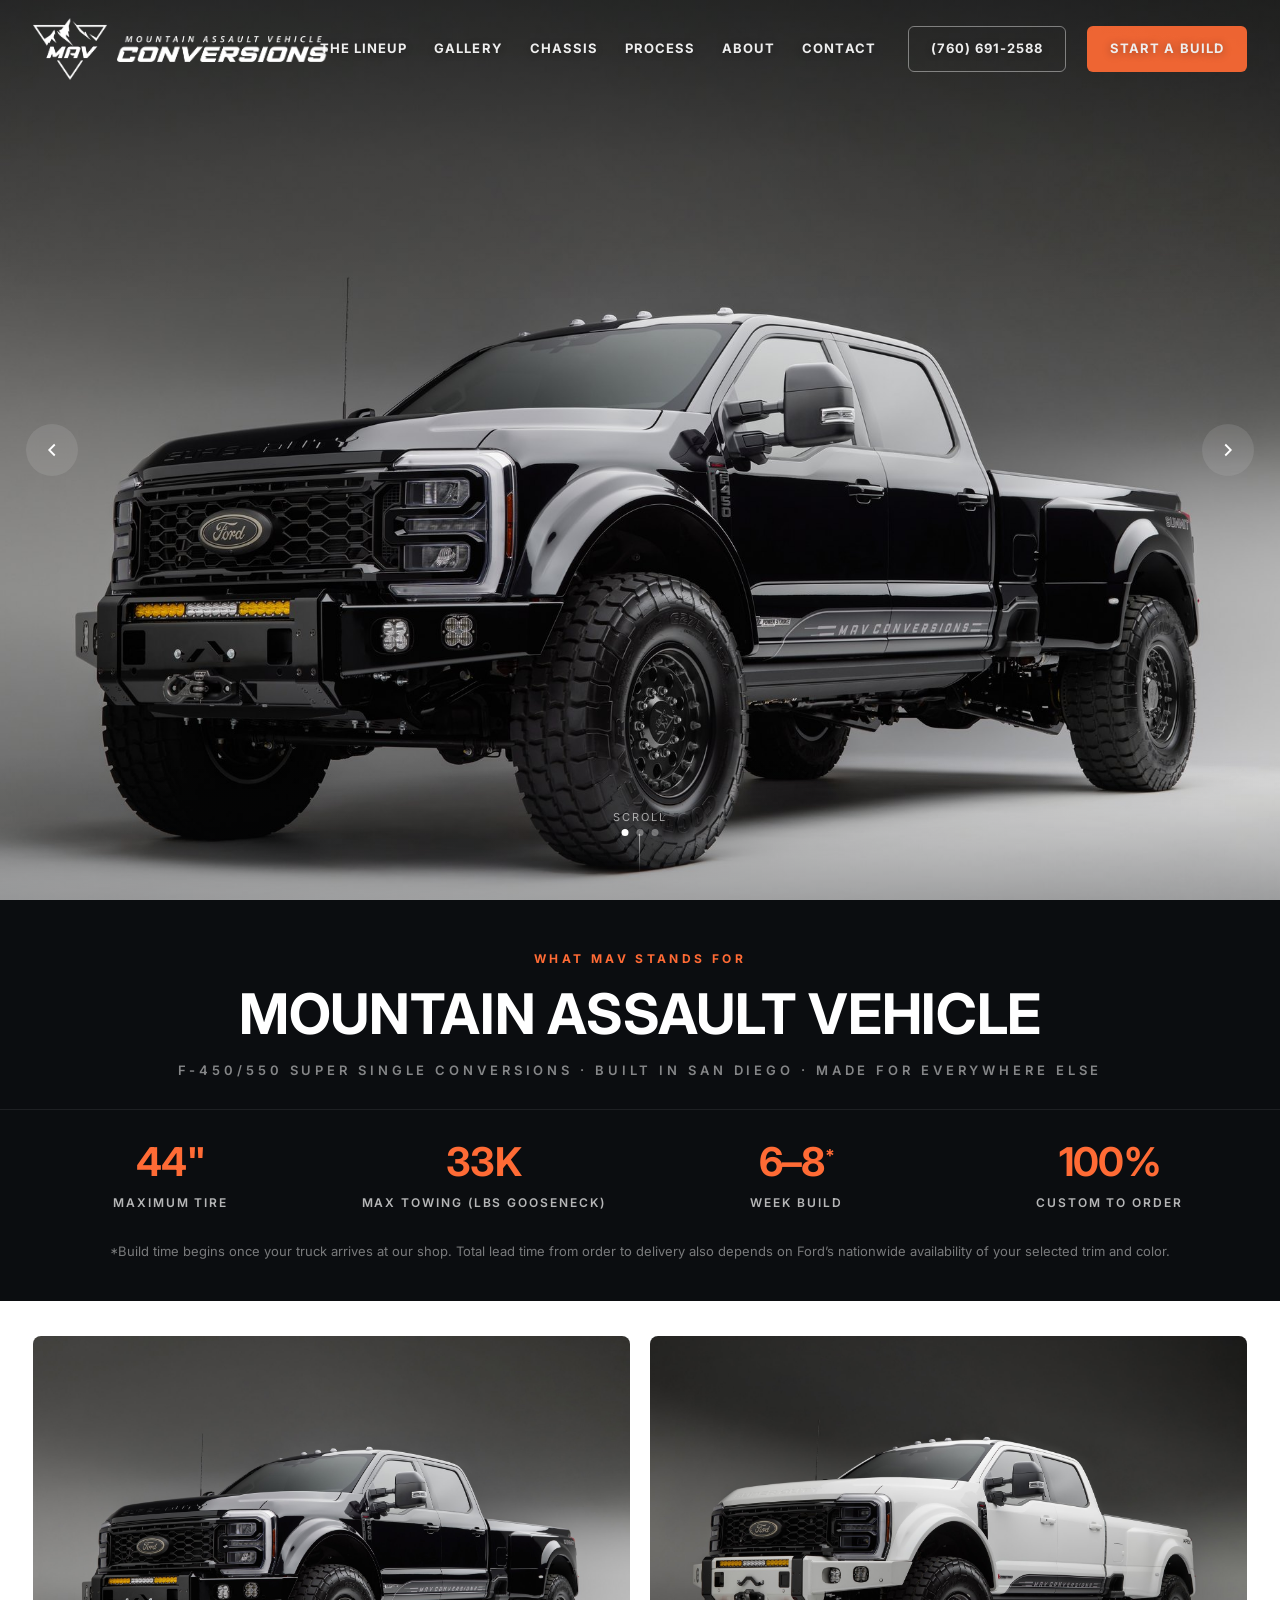
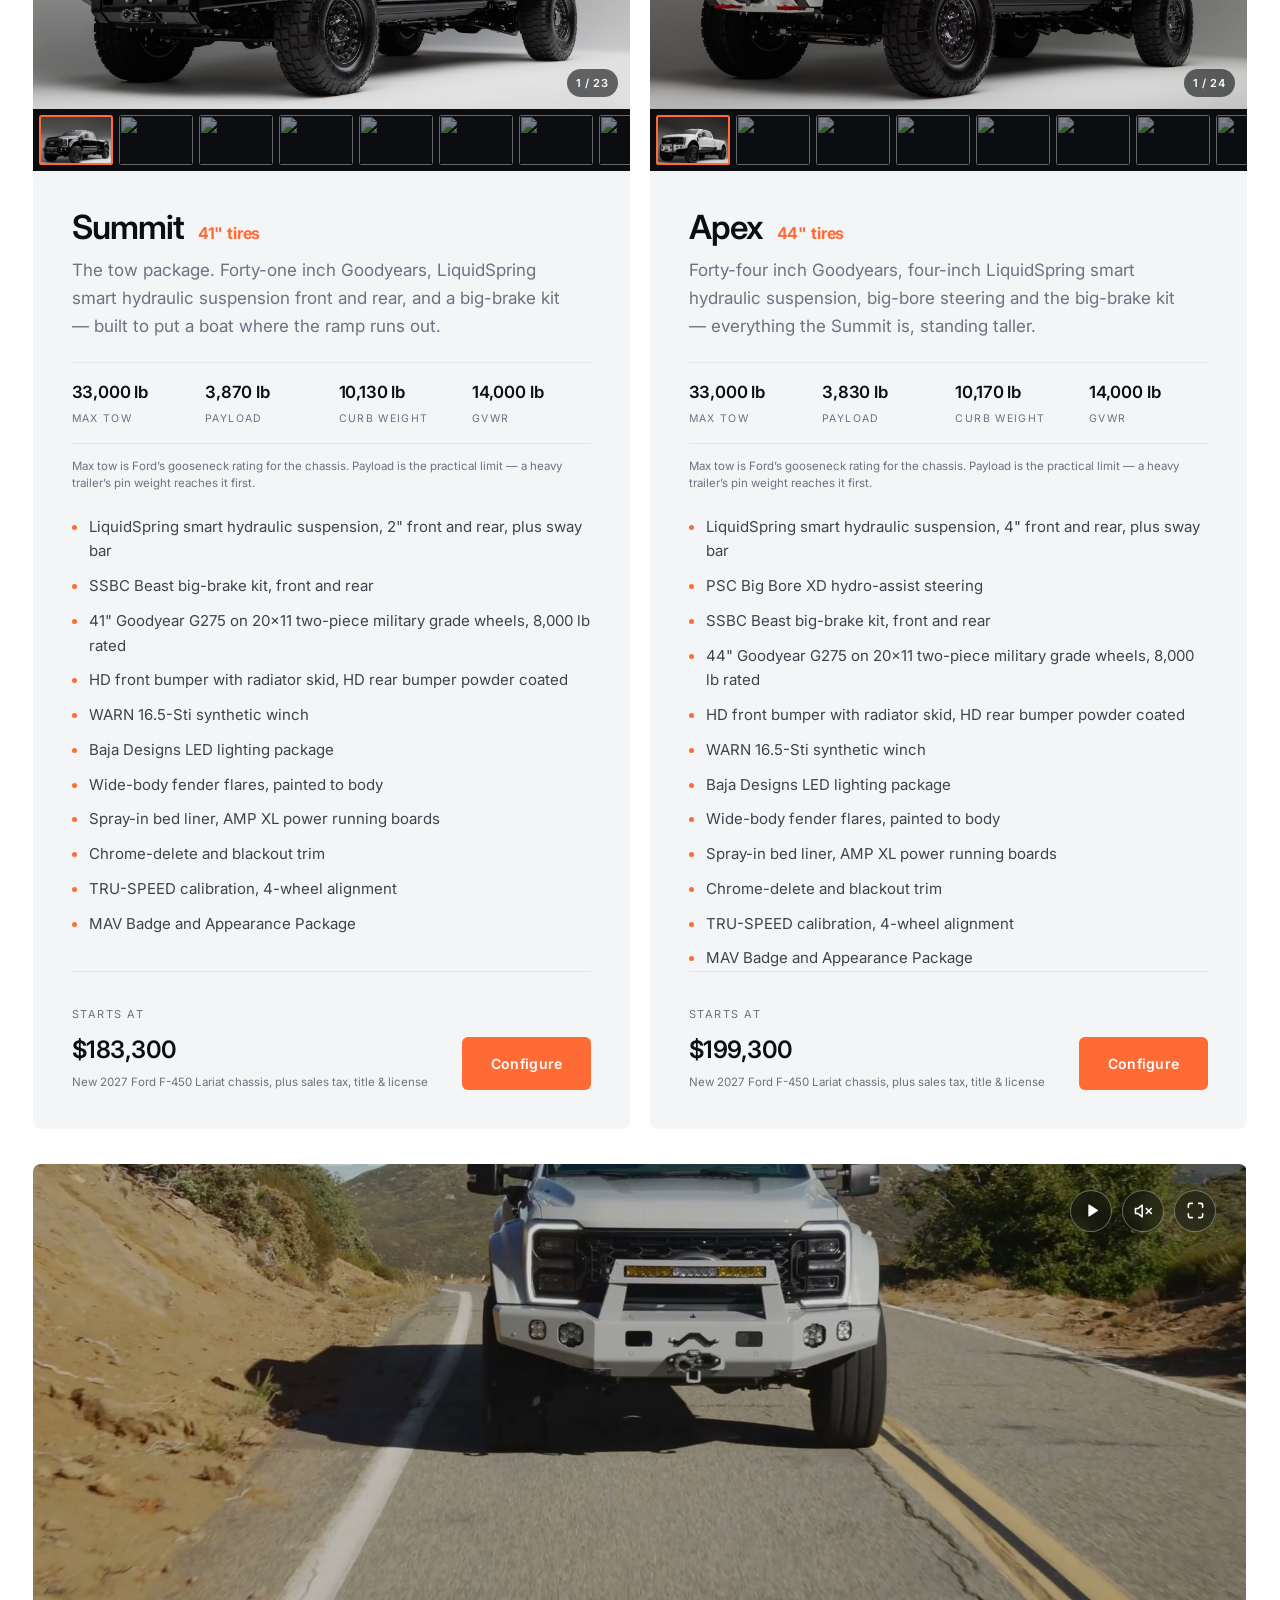
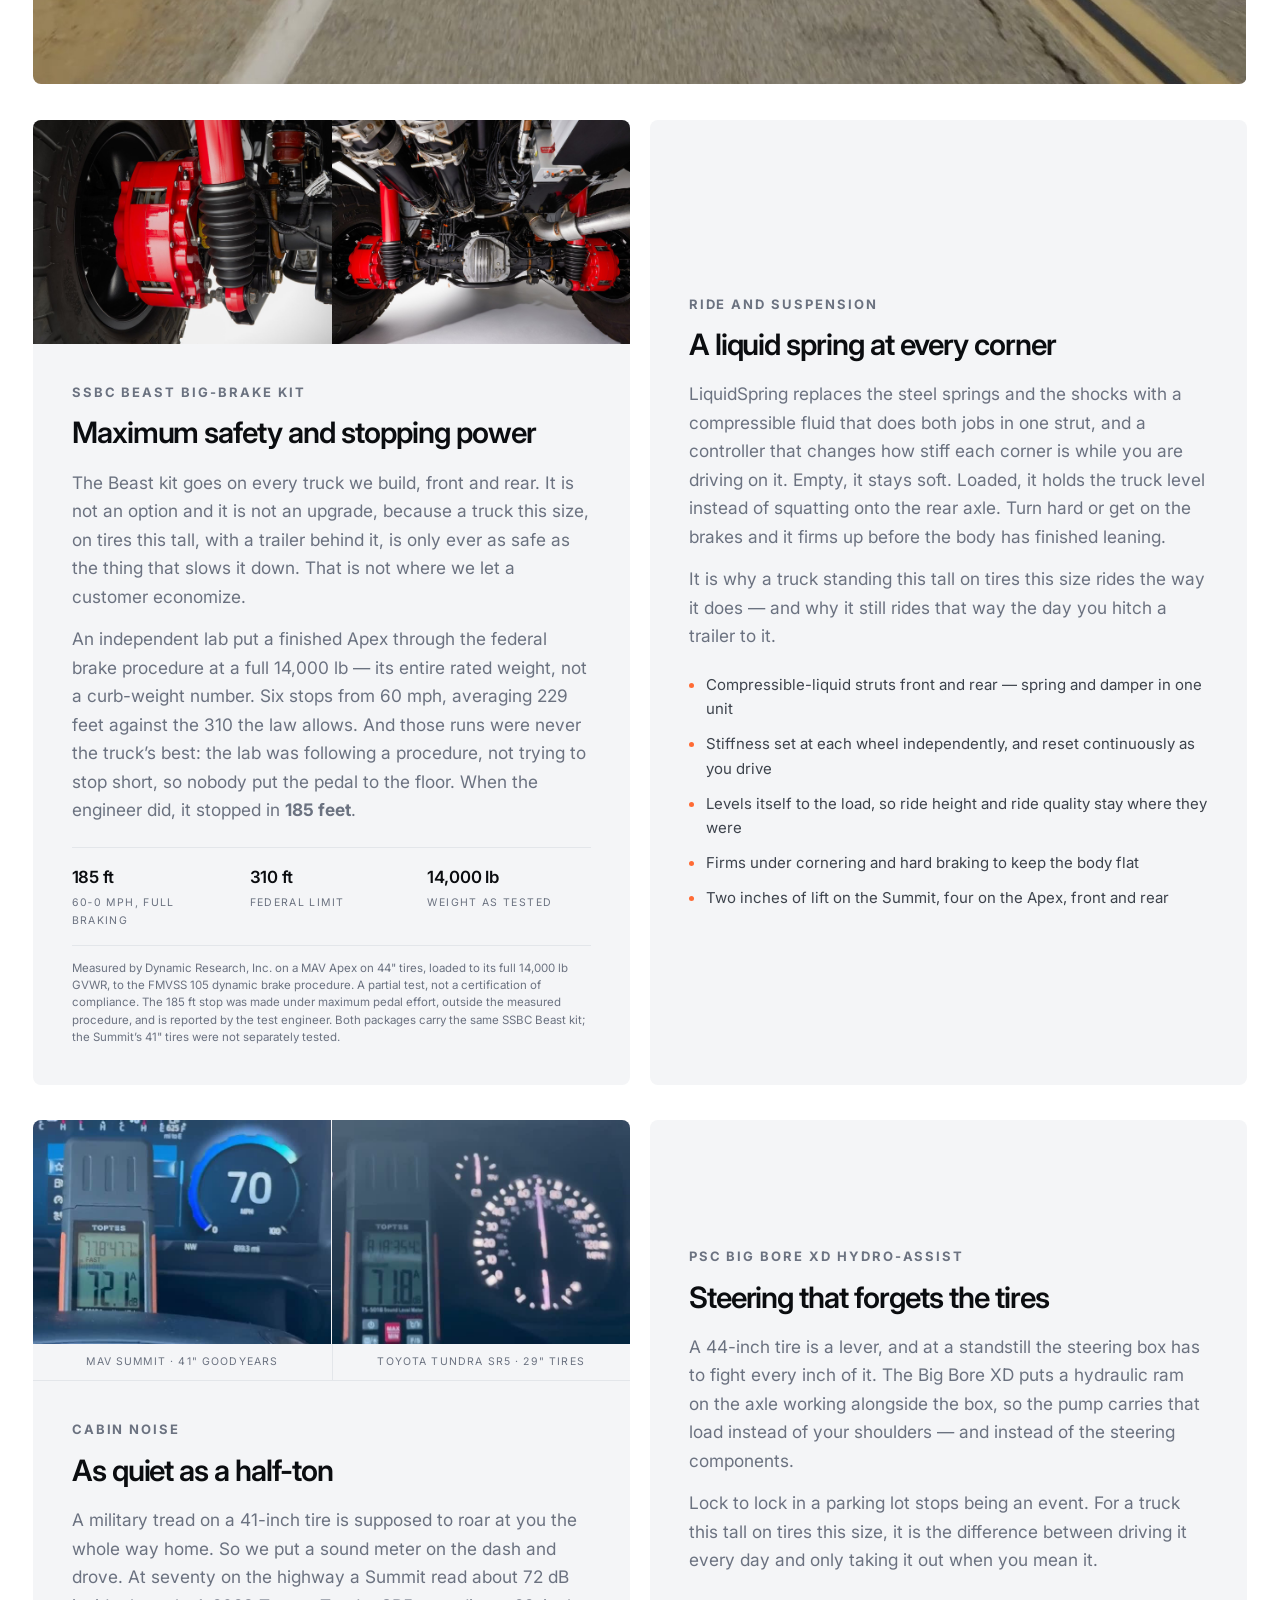
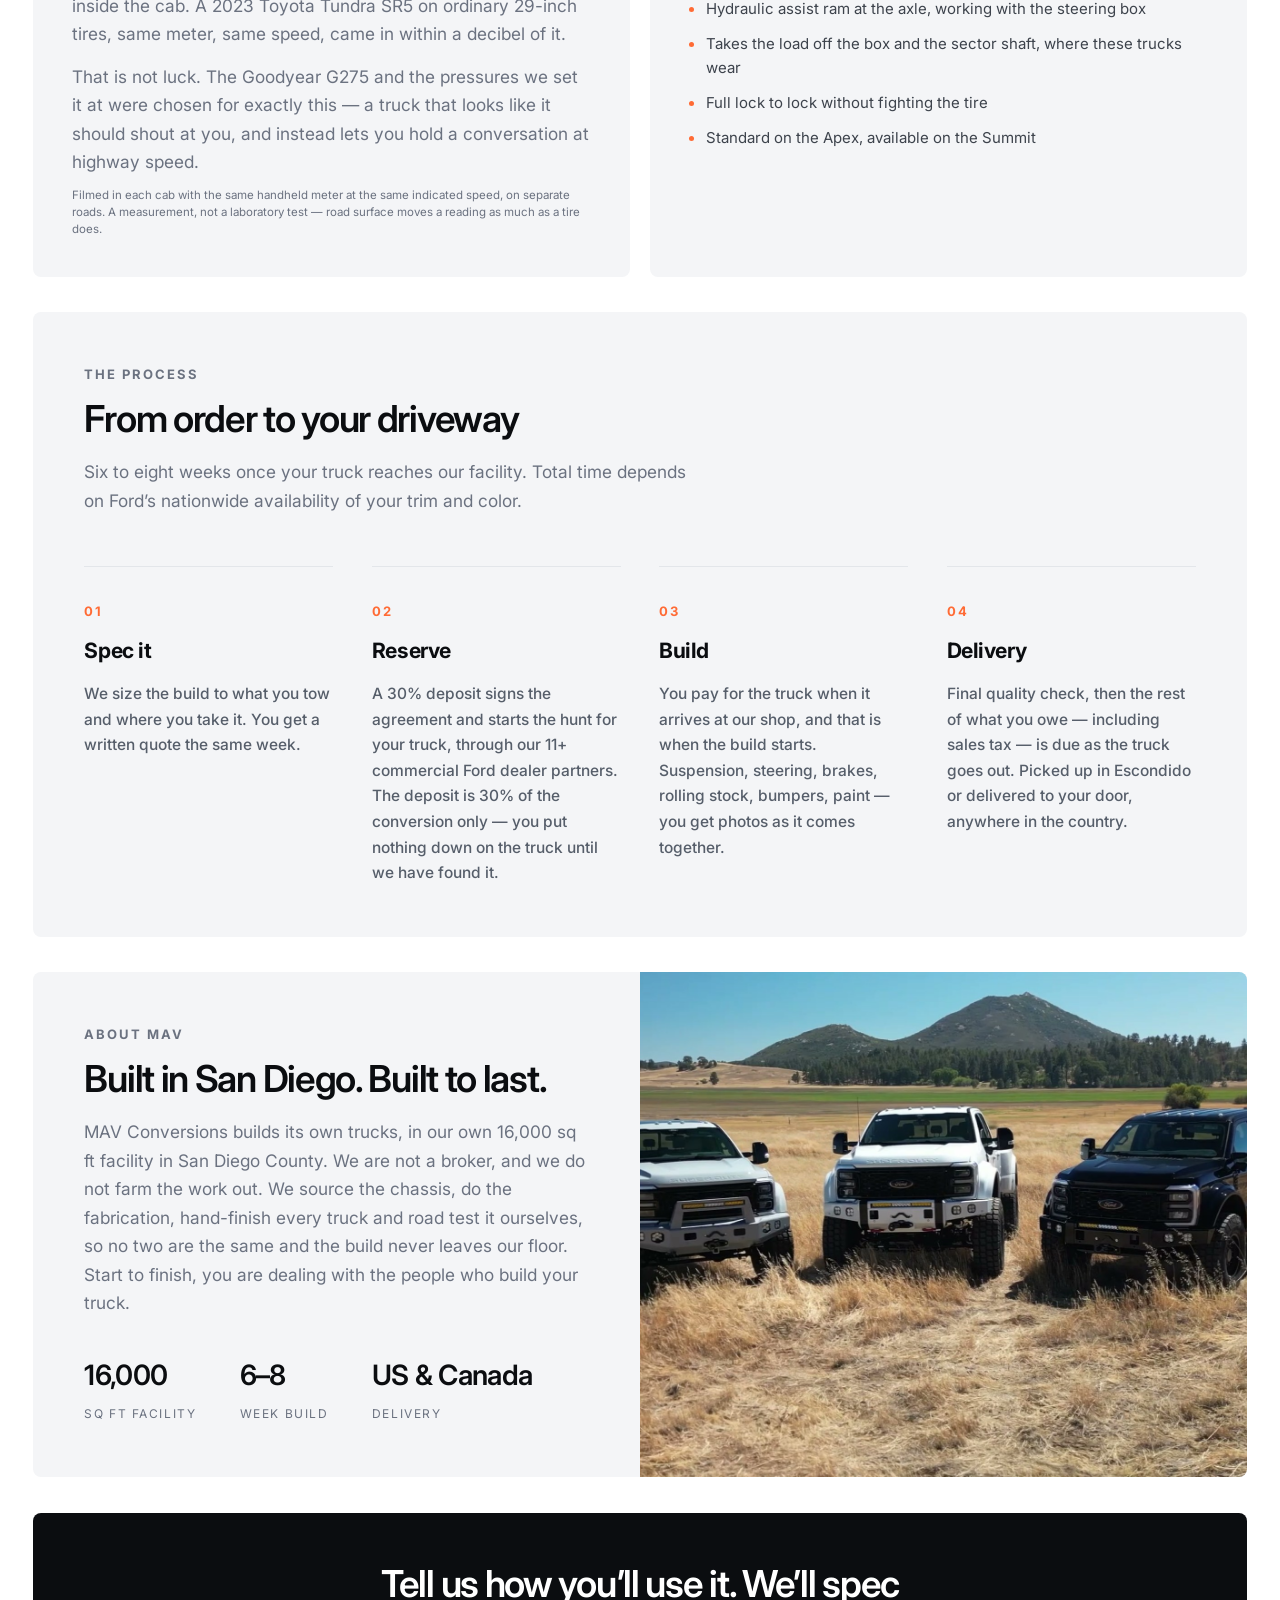
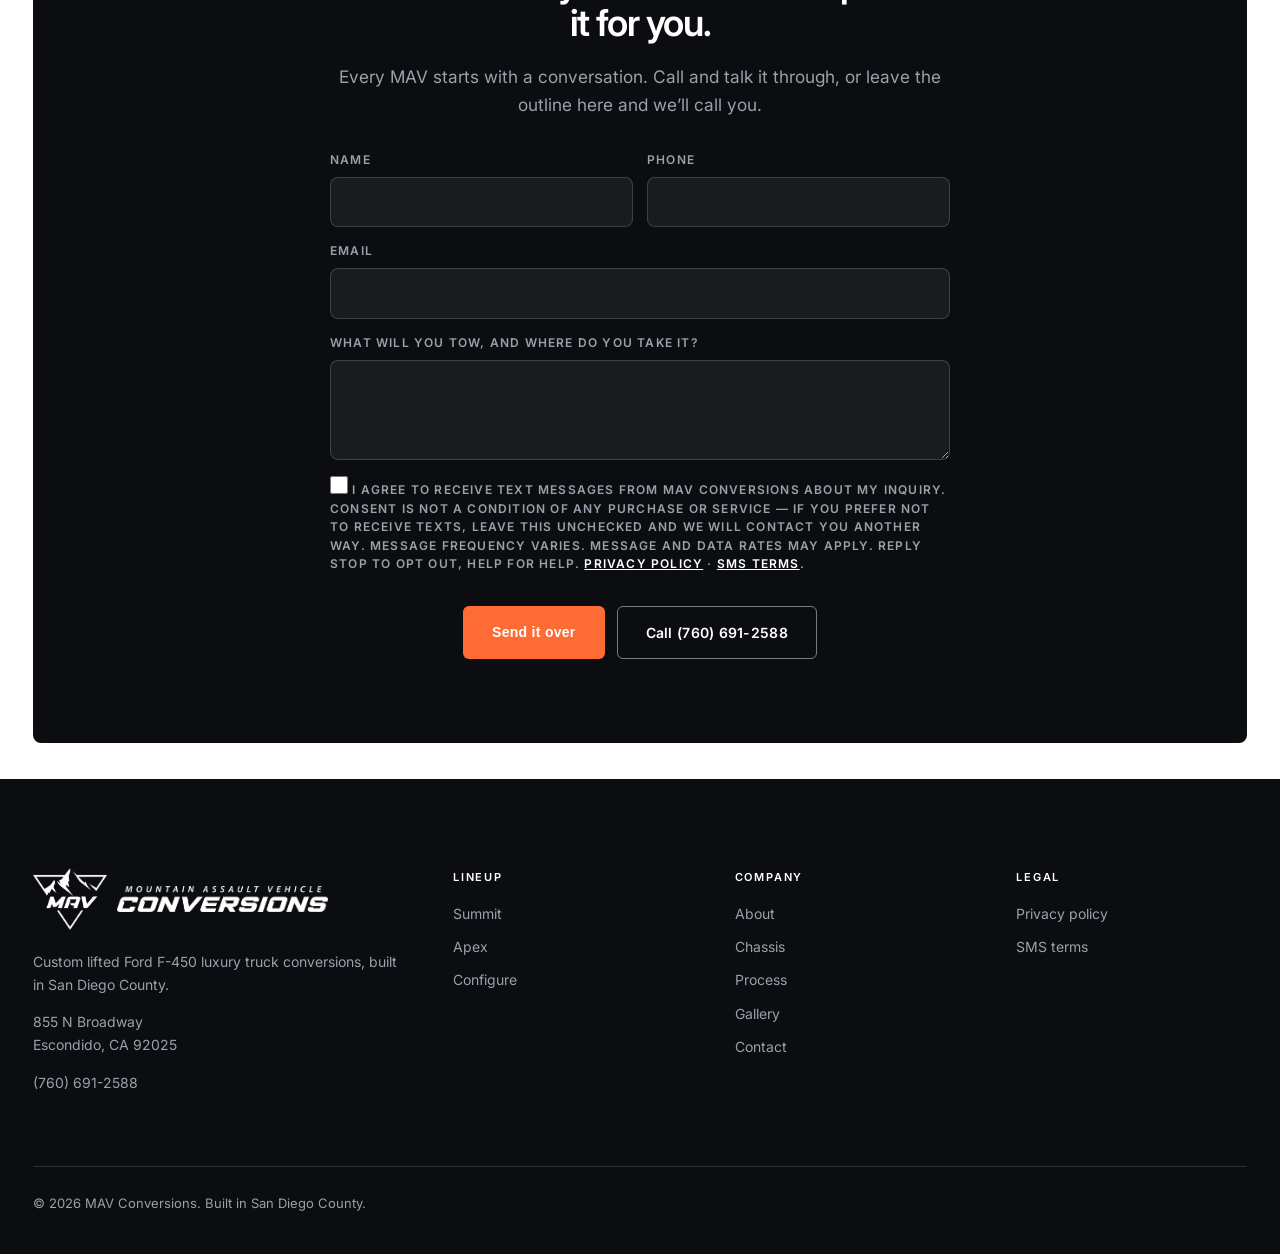
==== index.html @ c25b7ea8 "Revert to the tighter crop on the noise clips Jon preferred the first framing. The wider one was cor" ====
<!doctype html>
<html lang="en">
<head>
<meta charset="utf-8">
<meta name="viewport" content="width=device-width, initial-scale=1">
<!-- Tab icon: orange mark on a black tile. It reads at 16px where a hairline
     mark on clear ground does not, and it looks the same whatever colour the
     tab strip is. PNGs are the fallback for browsers without SVG favicons. -->
<link rel="icon" type="image/svg+xml" href="media/favicon.svg">
<link rel="icon" type="image/png" sizes="32x32" href="media/favicon-32.png">
<link rel="icon" type="image/png" sizes="48x48" href="media/favicon-48.png">
<title>MAV Conversions — Custom Ford F-450 Truck Conversions</title>
<meta name="description" content="MAV Conversions builds custom lifted Ford F-450 luxury truck conversions in San Diego County. Two tiers, hand-finished, delivered across the U.S. and Canada.">

<!-- PHOTOGRAPHY
     Every image lives in /media under a fixed name: drop a new file over the
     old one and the site updates, no HTML edits. In use: hero-1/2/3.jpg (the
     rotating hero), summit.jpg, apex.jpg, about-trio.jpg, film.jpg + film.mp4.
     The gallery page is separate -- it builds itself from
     media/gallery/manifest.json. All of it is MAV's own trucks now; the last
     stock placeholders are gone. -->

<link rel="preconnect" href="https://fonts.googleapis.com">
<link rel="preconnect" href="https://fonts.gstatic.com" crossorigin>
<link href="https://fonts.googleapis.com/css2?family=Inter:wght@400;500;600;700&display=swap" rel="stylesheet">
<link rel="stylesheet" href="styles.css?v=8">
</head>
<body>

<nav class="nav" id="nav">
  <div class="nav-inner">
    <a class="nav-logo" href="index.html" aria-label="MAV Conversions home">
      <img class="nav-badge" src="media/badge-white.png" alt="">
      <img class="nav-wordmark" src="media/wordmark-white.png" alt="MAV Conversions">
    </a>
    <div class="nav-links" id="navLinks">
      <a href="#lineup">The Lineup</a>
      <a href="gallery.html">Gallery</a>
      <a href="#chassis">Chassis</a>
      <a href="#process">Process</a>
      <a href="#about">About</a>
      <a href="#contact">Contact</a>
      <a href="tel:+17606912588" class="btn btn-ghost nav-call">(760) 691-2588</a>
      <a href="build.html" class="btn btn-primary">Start a Build</a>
    </div>
    <button class="nav-toggle" id="navToggle" aria-label="Menu" aria-expanded="false">
      <svg width="24" height="24" viewBox="0 0 24 24" fill="none" stroke="currentColor" stroke-width="1.8">
        <path d="M3 6h18M3 12h18M3 18h18"/>
      </svg>
    </button>
  </div>
</nav>

<!-- Hero: the photograph, and nothing on top of it. -->
<header class="hero">
  <!-- --py is each frame's vertical framing. It is a variable rather than a
       plain object-position because the phone pans the horizontal across the
       truck, and the keyframes have to hold the vertical where it was set. -->
  <div class="hero-media" id="heroMedia">
    <img class="is-on" src="media/hero-1.jpg?v=2" style="--py:98%"
         alt="A MAV-converted Ford F-450" fetchpriority="high">
    <img src="media/hero-2.jpg?v=1" style="--py:77%"
         alt="A MAV Summit build" loading="lazy">
    <img src="media/hero-3.jpg?v=1" style="--py:90%"
         alt="A MAV Apex build" loading="lazy">
  </div>
  <!-- Manual controls, so you are never waiting out the timer to see a frame.
       Hidden until JS is up: without it there is only one visible frame. -->
  <button class="hero-arrow hero-prev" id="heroPrev" type="button" aria-label="Previous photo">
    <svg width="22" height="22" viewBox="0 0 24 24" fill="none" stroke="currentColor" stroke-width="2" aria-hidden="true"><path d="M15 6l-6 6 6 6"/></svg>
  </button>
  <button class="hero-arrow hero-next" id="heroNext" type="button" aria-label="Next photo">
    <svg width="22" height="22" viewBox="0 0 24 24" fill="none" stroke="currentColor" stroke-width="2" aria-hidden="true"><path d="M9 6l6 6-6 6"/></svg>
  </button>
  <div class="hero-dots" id="heroDots" aria-hidden="true"></div>
  <span class="scroll-cue" aria-hidden="true">Scroll</span>
</header>

<main>

  <!-- Manifesto + stats, carried over from v1 and reset in our own type: what
       MAV stands for, then the four numbers that answer "what is it". -->
  <section class="manifesto">
    <div class="manifesto-inner">
      <p class="manifesto-eyebrow">What MAV stands for</p>
      <h1 class="manifesto-text">Mountain Assault Vehicle</h1>
      <p class="manifesto-sub"><span>F-450/550 Super Single conversions</span>
        &middot; <span>Built in San Diego</span>
        &middot; <span>Made for everywhere else</span></p>
    </div>
    <div class="manifesto-stats">
      <div>
        <p class="stat-big">44&quot;</p>
        <p class="stat-big-label">Maximum tire</p>
      </div>
      <div>
        <p class="stat-big">33K</p>
        <p class="stat-big-label">Max towing (lbs gooseneck)</p>
      </div>
      <div>
        <p class="stat-big">6&ndash;8<sup>*</sup></p>
        <p class="stat-big-label">Week build</p>
      </div>
      <div>
        <p class="stat-big">100%</p>
        <p class="stat-big-label">Custom to order</p>
      </div>
    </div>
    <p class="stats-note">
      *Build time begins once your truck arrives at our shop. Total lead time from order to delivery
      also depends on Ford&rsquo;s nationwide availability of your selected trim and color.
    </p>
  </section>

  <!-- Lineup: one tall box per series -- photograph and specs in the same
       container, rather than a card and a separate spec panel. -->
  <section class="band" id="lineup">
    <div class="shell">
      <div class="pair">

        <article class="panel tier reveal">
          <!-- Photo set for this truck. The studio shot stays first; the rest
               are that same truck from the location shoot. -->
          <div class="tier-shots" data-tier="summit">
            <div class="tier-photo">
              <img class="tier-main" src="media/summit.jpg" alt="MAV Summit build" loading="lazy">
                <button class="tier-arrow tier-prev" type="button" aria-label="Previous photo">
                <svg width="20" height="20" viewBox="0 0 24 24" fill="none" stroke="currentColor" stroke-width="2" aria-hidden="true"><path d="M15 6l-6 6 6 6"/></svg>
              </button>
              <button class="tier-arrow tier-next" type="button" aria-label="Next photo">
                <svg width="20" height="20" viewBox="0 0 24 24" fill="none" stroke="currentColor" stroke-width="2" aria-hidden="true"><path d="M9 6l6 6-6 6"/></svg>
              </button>
              <span class="tier-count" aria-hidden="true"></span>
            </div>
            <div class="tier-strip" role="tablist" aria-label="MAV Summit build photos"></div>
          </div>
          <div class="tier-body">
          <!-- Tire size rides with the name rather than waiting in the spec
               list: it is the difference between the two trucks that a buyer
               can picture without reading anything else. -->
          <div class="tier-head">
            <h2 class="tier-name">Summit</h2>
            <p class="tier-size">41&quot; tires</p>
          </div>
          <p class="tier-line">The tow package. Forty-one inch Goodyears, LiquidSpring smart hydraulic suspension front and rear, and a big-brake kit &mdash; built to put a boat where the ramp runs out.</p>
          <!-- The numbers a buyer with a boat behind them actually asks for,
               straight off the show flyer. Max tow is the same 33,000 on both
               on purpose: GCWR minus curb gives 33,370 and 33,330, but the
               show print carries Ford's own gooseneck rating for the chassis
               and the website should not quote a different one. Curb weight
               is what actually separates the trucks, and it is why the Apex
               payload is 40 lb lighter. -->
          <div class="tier-figures">
              <div><strong>33,000 lb</strong><span>Max tow</span></div>
              <div><strong>3,870 lb</strong><span>Payload</span></div>
              <div><strong>10,130 lb</strong><span>Curb weight</span></div>
              <div><strong>14,000 lb</strong><span>GVWR</span></div>
          </div>
          <p class="tier-figures-note">Max tow is Ford&rsquo;s gooseneck rating for the chassis. Payload is the practical limit &mdash; a heavy trailer&rsquo;s pin weight reaches it first.</p>
          <ul class="specs">
            <li>LiquidSpring smart hydraulic suspension, 2&quot; front and rear, plus sway bar</li>
            <li>SSBC Beast big-brake kit, front and rear</li>
            <li>41&quot; Goodyear G275 on 20&times;11 two-piece military grade wheels, 8,000 lb rated</li>
            <li>HD front bumper with radiator skid, HD rear bumper powder coated</li>
            <li>WARN 16.5-Sti synthetic winch</li>
            <li>Baja Designs LED lighting package</li>
            <li>Wide-body fender flares, painted to body</li>
            <li>Spray-in bed liner, AMP XL power running boards</li>
            <li>Chrome-delete and blackout trim</li>
            <li>TRU-SPEED calibration, 4-wheel alignment</li>
            <li>MAV Badge and Appearance Package</li>
          </ul>
          <div class="tier-foot">
            <p class="tier-price" data-tier-price="summit"><small>Starts at</small><strong>$183,300</strong><em>New 2027 Ford F-450 Lariat chassis, plus sales tax, title &amp; license</em></p>
            <a href="build.html" class="btn btn-primary">Configure</a>
          </div>
          </div>
        </article>

        <article class="panel tier reveal">
          <!-- Photo set for this truck. The studio shot stays first; the rest
               are that same truck from the location shoot. -->
          <div class="tier-shots" data-tier="apex">
            <div class="tier-photo">
              <img class="tier-main" src="media/apex.jpg" alt="MAV Apex build" loading="lazy">
                <button class="tier-arrow tier-prev" type="button" aria-label="Previous photo">
                <svg width="20" height="20" viewBox="0 0 24 24" fill="none" stroke="currentColor" stroke-width="2" aria-hidden="true"><path d="M15 6l-6 6 6 6"/></svg>
              </button>
              <button class="tier-arrow tier-next" type="button" aria-label="Next photo">
                <svg width="20" height="20" viewBox="0 0 24 24" fill="none" stroke="currentColor" stroke-width="2" aria-hidden="true"><path d="M9 6l6 6-6 6"/></svg>
              </button>
              <span class="tier-count" aria-hidden="true"></span>
            </div>
            <div class="tier-strip" role="tablist" aria-label="MAV Apex build photos"></div>
          </div>
          <div class="tier-body">
          <div class="tier-head">
            <h2 class="tier-name">Apex</h2>
            <p class="tier-size">44&quot; tires</p>
          </div>
          <p class="tier-line">Forty-four inch Goodyears, four-inch LiquidSpring smart hydraulic suspension, big-bore steering and the big-brake kit &mdash; everything the Summit is, standing taller.</p>
          <!-- The numbers a buyer with a boat behind them actually asks for,
               straight off the show flyer. Max tow is the same 33,000 on both
               on purpose: GCWR minus curb gives 33,370 and 33,330, but the
               show print carries Ford's own gooseneck rating for the chassis
               and the website should not quote a different one. Curb weight
               is what actually separates the trucks, and it is why the Apex
               payload is 40 lb lighter. -->
          <div class="tier-figures">
              <div><strong>33,000 lb</strong><span>Max tow</span></div>
              <div><strong>3,830 lb</strong><span>Payload</span></div>
              <div><strong>10,170 lb</strong><span>Curb weight</span></div>
              <div><strong>14,000 lb</strong><span>GVWR</span></div>
          </div>
          <p class="tier-figures-note">Max tow is Ford&rsquo;s gooseneck rating for the chassis. Payload is the practical limit &mdash; a heavy trailer&rsquo;s pin weight reaches it first.</p>
          <ul class="specs">
            <li>LiquidSpring smart hydraulic suspension, 4&quot; front and rear, plus sway bar</li>
            <li>PSC Big Bore XD hydro-assist steering</li>
            <li>SSBC Beast big-brake kit, front and rear</li>
            <li>44&quot; Goodyear G275 on 20&times;11 two-piece military grade wheels, 8,000 lb rated</li>
            <li>HD front bumper with radiator skid, HD rear bumper powder coated</li>
            <li>WARN 16.5-Sti synthetic winch</li>
            <li>Baja Designs LED lighting package</li>
            <li>Wide-body fender flares, painted to body</li>
            <li>Spray-in bed liner, AMP XL power running boards</li>
            <li>Chrome-delete and blackout trim</li>
            <li>TRU-SPEED calibration, 4-wheel alignment</li>
            <li>MAV Badge and Appearance Package</li>
          </ul>
          <div class="tier-foot">
            <p class="tier-price" data-tier-price="apex"><small>Starts at</small><strong>$199,300</strong><em>New 2027 Ford F-450 Lariat chassis, plus sales tax, title &amp; license</em></p>
            <a href="build.html" class="btn btn-primary">Configure</a>
          </div>
          </div>
        </article>

      </div>
    </div>
  </section>

  <!-- Film -->
  <section class="band" id="film">
    <div class="shell">
      <div class="photo-card photo-card-wide reveal">
        <!-- No autoplay attribute: the film starts when it is scrolled to, not
             when the page loads, which is also what keeps a 12MB download off
             the critical path. It starts muted because no browser will play
             audio at a visitor who has not asked for it -- the speaker lifts
             that, and clicking the card does the same. poster= is a frame of
             the clip itself, so the band is never empty. -->
        <video id="filmVideo" src="media/film.mp4" poster="media/film.jpg"
               muted loop playsinline preload="metadata"
               aria-label="The MAV Conversions F-450 film"></video>
        <div class="film-controls">
          <button class="film-btn" id="filmPlay" type="button" aria-label="Play the film">
            <svg class="i-pause" width="19" height="19" viewBox="0 0 24 24" fill="currentColor">
              <rect x="6.5" y="5" width="3.6" height="14" rx="1.1"/>
              <rect x="13.9" y="5" width="3.6" height="14" rx="1.1"/>
            </svg>
            <svg class="i-play" width="19" height="19" viewBox="0 0 24 24" fill="currentColor">
              <path d="M8 5.2v13.6a.8.8 0 0 0 1.22.68l10.7-6.8a.8.8 0 0 0 0-1.36L9.22 4.52A.8.8 0 0 0 8 5.2z"/>
            </svg>
          </button>
          <button class="film-btn" id="filmSound" type="button"
                  aria-pressed="false" aria-label="Turn sound on">
            <svg class="i-off" width="20" height="20" viewBox="0 0 24 24" fill="none"
                 stroke="currentColor" stroke-width="1.9" stroke-linecap="round" stroke-linejoin="round">
              <path d="M11 5 6 9H3v6h3l5 4z"/><path d="m22 9-6 6"/><path d="m16 9 6 6"/>
            </svg>
            <svg class="i-on" width="20" height="20" viewBox="0 0 24 24" fill="none"
                 stroke="currentColor" stroke-width="1.9" stroke-linecap="round" stroke-linejoin="round">
              <path d="M11 5 6 9H3v6h3l5 4z"/><path d="M15.5 8.5a5 5 0 0 1 0 7"/><path d="M18.5 5.5a9 9 0 0 1 0 13"/>
            </svg>
          </button>
          <button class="film-btn" id="filmFull" type="button" aria-label="Full screen">
            <svg width="19" height="19" viewBox="0 0 24 24" fill="none"
                 stroke="currentColor" stroke-width="2" stroke-linecap="round" stroke-linejoin="round">
              <path d="M8 3H5a2 2 0 0 0-2 2v3"/><path d="M16 3h3a2 2 0 0 1 2 2v3"/>
              <path d="M8 21H5a2 2 0 0 1-2-2v-3"/><path d="M16 21h3a2 2 0 0 0 2-2v-3"/>
            </svg>
          </button>
        </div>
      </div>
    </div>
  </section>

  <!-- Chassis: the two systems a buyer asks about once the truck has their
       attention. Brakes carry measured numbers, so they get the photographs
       and the figure row; the suspension is a description, so it gets the
       list. Same .pair the lineup uses, so the two stretch to one height. -->
  <section class="band" id="chassis">
    <div class="shell">
      <div class="pair pair-2">

        <article class="panel spec-panel reveal">
          <!-- Two frames from the studio shoot, cropped to the same 4:3 so the
               pair reads as one strip rather than two unrelated pictures. -->
          <div class="spec-shots">
            <img src="media/brakes-front.jpg?v=2" width="1400" height="1050" loading="lazy"
                 alt="Front SSBC Beast caliper behind a 44-inch Goodyear, with the red LiquidSpring strut alongside">
            <img src="media/brakes-rear.jpg?v=2" width="1400" height="1050" loading="lazy"
                 alt="Rear axle of a MAV build, both red calipers and both LiquidSpring struts visible">
          </div>
          <div class="spec-body">
            <p class="eyebrow">SSBC Beast big-brake kit</p>
            <h2 class="panel-title panel-title-sm">Maximum safety and stopping power</h2>
            <p class="panel-sub panel-sub-left">The Beast kit goes on every truck we build, front and rear. It is not an option and it is not an upgrade, because a truck this size, on tires this tall, with a trailer behind it, is only ever as safe as the thing that slows it down. That is not where we let a customer economize.</p>
            <p class="panel-sub panel-sub-left">An independent lab put a finished Apex through the federal brake procedure at a full 14,000 lb &mdash; its entire rated weight, not a curb-weight number. Six stops from 60 mph, averaging 229 feet against the 310 the law allows. And those runs were never the truck&rsquo;s best: the lab was following a procedure, not trying to stop short, so nobody put the pedal to the floor. When the engineer did, it stopped in <strong>185 feet</strong>.</p>
            <div class="tier-figures tier-figures-3">
              <div><strong>185 ft</strong><span>60&#8209;0&nbsp;mph, full braking</span></div>
              <div><strong>310 ft</strong><span>Federal limit</span></div>
              <div><strong>14,000 lb</strong><span>Weight as tested</span></div>
            </div>
            <p class="tier-figures-note">Measured by Dynamic Research, Inc. on a MAV Apex on 44&quot; tires, loaded to its full 14,000 lb GVWR, to the FMVSS&nbsp;105 dynamic brake procedure. A partial test, not a certification of compliance. The 185&nbsp;ft stop was made under maximum pedal effort, outside the measured procedure, and is reported by the test engineer. Both packages carry the same SSBC Beast kit; the Summit&rsquo;s 41&quot; tires were not separately tested.</p>
          </div>
        </article>

        <article class="panel spec-panel reveal">
          <div class="spec-body spec-body-mid">
            <p class="eyebrow">Ride and suspension</p>
            <h2 class="panel-title panel-title-sm">A liquid spring at every corner</h2>
            <p class="panel-sub panel-sub-left">LiquidSpring replaces the steel springs and the shocks with a compressible fluid that does both jobs in one strut, and a controller that changes how stiff each corner is while you are driving on it. Empty, it stays soft. Loaded, it holds the truck level instead of squatting onto the rear axle. Turn hard or get on the brakes and it firms up before the body has finished leaning.</p>
            <p class="panel-sub panel-sub-left">It is why a truck standing this tall on tires this size rides the way it does &mdash; and why it still rides that way the day you hitch a trailer to it.</p>
            <ul class="specs">
              <li>Compressible-liquid struts front and rear &mdash; spring and damper in one unit</li>
              <li>Stiffness set at each wheel independently, and reset continuously as you drive</li>
              <li>Levels itself to the load, so ride height and ride quality stay where they were</li>
              <li>Firms under cornering and hard braking to keep the body flat</li>
              <li>Two inches of lift on the Summit, four on the Apex, front and rear</li>
            </ul>
          </div>
        </article>

        <article class="panel spec-panel reveal">
          <!-- Same strip as the brake photographs, but 16:9 because that is
               what came off the phone, and each clip carries a caption: two
               dashboards side by side are unreadable without being told which
               truck is which. Muted and silent in the file itself -- the audio
               tracks are stripped, not just turned down, so nothing can
               surprise a quiet room. -->
          <div class="spec-shots spec-clips">
            <figure>
              <video src="media/noise-summit.mp4?v=2" poster="media/noise-summit.jpg?v=2"
                     muted loop playsinline preload="metadata"
                     aria-label="Sound meter in a MAV Summit at 70 mph"></video>
              <figcaption>MAV Summit &middot; 41&quot; Goodyears</figcaption>
            </figure>
            <figure>
              <video src="media/noise-tundra.mp4?v=2" poster="media/noise-tundra.jpg?v=2"
                     muted loop playsinline preload="metadata"
                     aria-label="Sound meter in a 2023 Toyota Tundra SR5 at 70 mph"></video>
              <figcaption>Toyota Tundra SR5 &middot; 29&quot; tires</figcaption>
            </figure>
          </div>
          <div class="spec-body">
            <p class="eyebrow">Cabin noise</p>
            <h2 class="panel-title panel-title-sm">As quiet as a half-ton</h2>
            <p class="panel-sub panel-sub-left">A military tread on a 41-inch tire is supposed to roar at you the whole way home. So we put a sound meter on the dash and drove. At seventy on the highway a Summit read about 72&nbsp;dB inside the cab. A 2023 Toyota Tundra SR5 on ordinary 29-inch tires, same meter, same speed, came in within a decibel of it.</p>
            <p class="panel-sub panel-sub-left">That is not luck. The Goodyear G275 and the pressures we set it at were chosen for exactly this &mdash; a truck that looks like it should shout at you, and instead lets you hold a conversation at highway speed.</p>
            <p class="tier-figures-note">Filmed in each cab with the same handheld meter at the same indicated speed, on separate roads. A measurement, not a laboratory test &mdash; road surface moves a reading as much as a tire does.</p>
          </div>
        </article>

        <article class="panel spec-panel reveal">
          <div class="spec-body spec-body-mid">
            <p class="eyebrow">PSC Big Bore XD hydro-assist</p>
            <h2 class="panel-title panel-title-sm">Steering that forgets the tires</h2>
            <p class="panel-sub panel-sub-left">A 44-inch tire is a lever, and at a standstill the steering box has to fight every inch of it. The Big Bore XD puts a hydraulic ram on the axle working alongside the box, so the pump carries that load instead of your shoulders &mdash; and instead of the steering components.</p>
            <p class="panel-sub panel-sub-left">Lock to lock in a parking lot stops being an event. For a truck this tall on tires this size, it is the difference between driving it every day and only taking it out when you mean it.</p>
            <ul class="specs">
              <li>Hydraulic assist ram at the axle, working with the steering box</li>
              <li>Takes the load off the box and the sector shaft, where these trucks wear</li>
              <li>Full lock to lock without fighting the tire</li>
              <li>Standard on the Apex, available on the Summit</li>
            </ul>
          </div>
        </article>

      </div>
    </div>
  </section>

  <!-- Process -->
  <section class="band" id="process">
    <div class="shell">
      <div class="panel reveal">
        <p class="eyebrow">The process</p>
        <h2 class="panel-title panel-title-sm">From order to your driveway</h2>
        <p class="panel-sub panel-sub-left">Six to eight weeks once your truck reaches our facility. Total time depends on Ford&rsquo;s nationwide availability of your trim and color.</p>

        <!-- The money milestones here are the CRM's payment plan, not a
             separate marketing version of it: 30% of the conversion on
             signing, the truck when it lands, the rest on delivery. See
             mav-crm/src/lib/payments.ts, which is the one place that decides
             it. A page that disagrees with the quote the customer is sent is
             worse than a page that says nothing. -->
        <div class="steps">
          <div class="step">
            <p class="step-n">01</p>
            <h3>Spec it</h3>
            <p>We size the build to what you tow and where you take it. You get a written quote the same week.</p>
          </div>
          <div class="step">
            <p class="step-n">02</p>
            <h3>Reserve</h3>
            <p>A 30% deposit signs the agreement and starts the hunt for your truck, through our 11+ commercial Ford dealer partners. The deposit is 30% of the conversion only &mdash; you put nothing down on the truck until we have found it.</p>
          </div>
          <div class="step">
            <p class="step-n">03</p>
            <h3>Build</h3>
            <p>You pay for the truck when it arrives at our shop, and that is when the build starts. Suspension, steering, brakes, rolling stock, bumpers, paint &mdash; you get photos as it comes together.</p>
          </div>
          <div class="step">
            <p class="step-n">04</p>
            <h3>Delivery</h3>
            <p>Final quality check, then the rest of what you owe &mdash; including sales tax &mdash; is due as the truck goes out. Picked up in Escondido or delivered to your door, anywhere in the country.</p>
          </div>
        </div>
      </div>
    </div>
  </section>

  <!-- About: text one side, photograph the other, inside one panel. -->
  <section class="band" id="about">
    <div class="shell">
      <div class="panel panel-split reveal">
        <div class="panel-copy">
          <p class="eyebrow">About MAV</p>
          <h2 class="panel-title panel-title-sm">Built in San Diego. Built to last.</h2>
          <p class="panel-sub panel-sub-left">
            MAV Conversions builds its own trucks, in our own 16,000 sq ft facility in San Diego County.
            We are not a broker, and we do not farm the work out. We source the chassis, do the fabrication,
            hand-finish every truck and road test it ourselves, so no two are the same and the build never
            leaves our floor. Start to finish, you are dealing with the people who build your truck.
          </p>
          <div class="stats">
            <div class="stat"><strong>16,000</strong><span>sq ft facility</span></div>
            <div class="stat"><strong>6&ndash;8</strong><span>week build</span></div>
            <div class="stat"><strong>US &amp; Canada</strong><span>delivery</span></div>
          </div>
        </div>
        <div class="panel-media">
          <!-- Frame pulled from the F-450 spot and cropped below the
               videographer's watermark. 1.62:1 to match this box, and the
               trucks sit at 44% so a shorter box crops grass, not tires. -->
          <img src="media/about-trio.jpg" style="object-position:50% 44%"
               alt="Three finished MAV F-450 builds parked in a field" loading="lazy">
        </div>
      </div>
    </div>
  </section>

  <!-- Contact -->
  <section class="band" id="contact">
    <div class="shell">
      <div class="panel panel-dark panel-center reveal">
        <h2 class="panel-title panel-title-sm">Tell us how you&rsquo;ll use it. We&rsquo;ll spec it for you.</h2>
        <p class="panel-sub">Every MAV starts with a conversation. Call and talk it through, or leave the outline here and we&rsquo;ll call you.</p>

        <!-- The carrier review for business texting wants one opt-in it can
             look at: a phone field with the consent language directly beneath
             it. The checkbox is unticked by default and the form submits
             either way -- consent must be a choice, not the price of asking a
             question. The CRM records which it was against the lead. -->
        <form class="lead-form" id="leadForm" novalidate>
          <div class="lead-row">
            <label>Name
              <input type="text" name="name" autocomplete="name" required>
            </label>
            <label>Phone
              <input type="tel" name="phone" autocomplete="tel" inputmode="tel">
            </label>
          </div>
          <label>Email
            <input type="email" name="email" autocomplete="email">
          </label>
          <label>What will you tow, and where do you take it?
            <textarea name="message" rows="3" required></textarea>
          </label>
          <!-- Hidden from people, tempting to bots. The server drops anything
               that fills it in. -->
          <div class="lead-trap" aria-hidden="true">
            <label>Company<input type="text" name="company" tabindex="-1" autocomplete="off"></label>
          </div>
          <label class="lead-consent">
            <input type="checkbox" name="smsConsent" value="yes">
            <span>I agree to receive text messages from MAV Conversions about my inquiry.
              Consent is not a condition of any purchase or service &mdash; if you prefer not to
              receive texts, leave this unchecked and we will contact you another way. Message
              frequency varies. Message and data rates may apply. Reply STOP to opt out, HELP for
              help. <a href="privacy-policy.html">Privacy Policy</a> &middot;
              <a href="sms-terms.html">SMS Terms</a>.</span>
          </label>
          <div class="actions actions-center">
            <button type="submit" class="btn btn-primary" id="leadSend">Send it over</button>
            <a href="tel:+17606912588" class="btn btn-ghost">Call (760) 691-2588</a>
          </div>
          <p class="lead-status" id="leadStatus" role="status" aria-live="polite"></p>
        </form>
      </div>
    </div>
  </section>

</main>

<footer class="footer">
  <div class="shell">
    <div class="footer-grid">
      <div>
        <div class="footer-logo">
          <img class="footer-badge" src="media/badge-white.png" alt="">
          <img class="footer-wordmark" src="media/wordmark-white.png" alt="MAV Conversions">
        </div>
        <p>Custom lifted Ford F-450 luxury truck conversions, built in San Diego County.</p>
        <p style="margin-top:14px">855 N Broadway<br>Escondido, CA 92025</p>
        <p style="margin-top:14px"><a href="tel:+17606912588">(760) 691-2588</a></p>
      </div>
      <div>
        <h4>Lineup</h4>
        <ul>
          <li><a href="#lineup">Summit</a></li>
          <li><a href="#lineup">Apex</a></li>
          <li><a href="build.html">Configure</a></li>
        </ul>
      </div>
      <div>
        <h4>Company</h4>
        <ul>
          <li><a href="#about">About</a></li>
          <li><a href="#chassis">Chassis</a></li>
          <li><a href="#process">Process</a></li>
          <li><a href="gallery.html">Gallery</a></li>
          <li><a href="#contact">Contact</a></li>
        </ul>
      </div>
      <div>
        <h4>Legal</h4>
        <ul>
          <li><a href="privacy-policy.html">Privacy policy</a></li>
          <li><a href="sms-terms.html">SMS terms</a></li>
        </ul>
      </div>
    </div>
    <div class="footer-base">
      <span>&copy; 2026 MAV Conversions. Built in San Diego County.</span>
    </div>
  </div>
</footer>

<script>
  document.documentElement.classList.add("js");

  var nav = document.getElementById("nav");
  var onScroll = function () { nav.classList.toggle("solid", window.scrollY > 40); };
  onScroll();
  window.addEventListener("scroll", onScroll, { passive: true });

  var toggle = document.getElementById("navToggle");
  var links = document.getElementById("navLinks");
  toggle.addEventListener("click", function () {
    var open = links.classList.toggle("open");
    toggle.setAttribute("aria-expanded", String(open));
  });
  links.addEventListener("click", function (e) {
    if (e.target.tagName === "A") { links.classList.remove("open"); toggle.setAttribute("aria-expanded", "false"); }
  });

  // Rotating hero. Cross-fade rather than slide: the frames are all the same
  // truck line-up on the same backdrop, and sliding them would read as a
  // carousel of unrelated things. Stops entirely for prefers-reduced-motion,
  // and pauses while the tab is hidden so it is not burning a repaint a
  // second in a background window.
  (function () {
    var media = document.getElementById("heroMedia");
    if (!media) return;
    var frames = media.querySelectorAll("img");
    var prev = document.getElementById("heroPrev");
    var next = document.getElementById("heroNext");
    var dotWrap = document.getElementById("heroDots");
    if (frames.length < 2) { return; }

    var i = 0, timer = null;
    var dots = [];
    for (var d = 0; d < frames.length; d++) {
      var dot = document.createElement("span");
      dot.className = "hero-dot" + (d ? "" : " is-on");
      dotWrap.appendChild(dot);
      dots.push(dot);
    }
    var show = function (n) {
      frames[i].classList.remove("is-on"); dots[i].classList.remove("is-on");
      i = (n + frames.length) % frames.length;
      frames[i].classList.add("is-on"); dots[i].classList.add("is-on");
    };

    // On a portrait phone the frame is a quarter of the photo's width, so a
    // still crop shows about a third of the truck. Rather than shrink the
    // picture to fit, the visible window travels across it and the frame
    // changes when it reaches the far side -- the truck stays full-bleed and
    // you see all of it. CSS drives the travel; this only has to know when a
    // pass has finished, which is what the animationend below is for.
    var panQ = window.matchMedia("(max-width: 760px) and (orientation: portrait)");
    var motionQ = window.matchMedia("(prefers-reduced-motion: reduce)");
    var panning = function () { return panQ.matches && !motionQ.matches; };

    // The timer is the only part reduced-motion turns off -- the arrows are a
    // control the visitor asked for, not motion we decided to add.
    var auto = !motionQ.matches;
    var start = function () {
      if (!auto || timer) return;
      // While panning, the pass itself is the clock. A second timer running
      // alongside it would cut frames short halfway across the truck.
      if (panning()) return;
      timer = setInterval(function () { show(i + 1); }, 6000);
    };
    var stop = function () { clearInterval(timer); timer = null; };
    // A pass ending is the cue to move on. Bound to every frame, because the
    // one that is panning is whichever currently carries .is-on.
    Array.prototype.forEach.call(frames, function (f) {
      f.addEventListener("animationend", function (e) {
        if (e.animationName === "hero-pan" && panning() && f.classList.contains("is-on")) {
          show(i + 1);
        }
      });
    });
    // Turning the phone swaps which of the two is in charge.
    var onModeChange = function () { stop(); start(); };
    if (panQ.addEventListener) panQ.addEventListener("change", onModeChange);
    else if (panQ.addListener) panQ.addListener(onModeChange);
    // Any manual move restarts the clock, so a frame you just picked gets its
    // full six seconds instead of whatever was left on the tick.
    var nudge = function (n) { return function () { stop(); show(n()); start(); }; };
    prev.addEventListener("click", nudge(function () { return i - 1; }));
    next.addEventListener("click", nudge(function () { return i + 1; }));
    media.parentNode.addEventListener("keydown", function (e) {
      if (e.key === "ArrowLeft") { nudge(function () { return i - 1; })(); }
      if (e.key === "ArrowRight") { nudge(function () { return i + 1; })(); }
    });
    document.addEventListener("visibilitychange", function () {
      document.hidden ? stop() : start();
    });
    media.parentNode.classList.add("has-arrows");
    start();
  })();

  var io = new IntersectionObserver(function (entries) {
    entries.forEach(function (entry) {
      if (entry.isIntersecting) { entry.target.classList.add("in"); io.unobserve(entry.target); }
    });
  }, { rootMargin: "0px 0px -12% 0px" });
  document.querySelectorAll(".reveal").forEach(function (el) { io.observe(el); });

  // The film. Three things going on here:
  //   - it plays when it is scrolled into view and stops when it leaves, so it
  //     is never running behind your back or burning battery off-screen;
  //   - pausing it by hand OUTRANKS that. Scrolling away and back does not
  //     restart something the visitor deliberately stopped, which is the bug
  //     every scroll-triggered video has;
  //   - sound starts off, because no browser will autoplay audio, and the
  //     speaker or a click on the card lifts it.
  var film = document.getElementById("filmVideo");
  var playBtn = document.getElementById("filmPlay");
  var soundBtn = document.getElementById("filmSound");
  var fullBtn = document.getElementById("filmFull");

  if (film && playBtn && soundBtn) {
    var pausedByHand = false;
    var stillMotion = window.matchMedia("(prefers-reduced-motion: reduce)").matches;

    var syncPlayBtn = function () {
      playBtn.classList.toggle("is-playing", !film.paused);
      playBtn.setAttribute("aria-label", film.paused ? "Play the film" : "Pause the film");
    };
    film.addEventListener("play", syncPlayBtn);
    film.addEventListener("pause", syncPlayBtn);
    syncPlayBtn();

    playBtn.addEventListener("click", function (e) {
      e.stopPropagation();
      if (film.paused) { pausedByHand = false; film.play().catch(function () {}); }
      else { pausedByHand = true; film.pause(); }
    });

    var setSound = function (on) {
      film.muted = !on;
      soundBtn.setAttribute("aria-pressed", String(on));
      soundBtn.setAttribute("aria-label", on ? "Turn sound off" : "Turn sound on");
    };
    soundBtn.addEventListener("click", function (e) { e.stopPropagation(); setSound(film.muted); });
    film.closest(".photo-card").addEventListener("click", function () { setSound(film.muted); });

    // Full screen. Three different APIs, in order of how current they are.
    // The iPhone needs the last one: Safari on iOS will not take an arbitrary
    // element full screen, but it will take a <video>, and that is the case
    // that matters most here -- a phone is where a band this size is most
    // worth escaping. Hidden if the browser offers none of them.
    if (fullBtn) {
      var card = film.closest(".photo-card");
      var canFull = !!(card.requestFullscreen || card.webkitRequestFullscreen
                       || film.webkitEnterFullscreen);
      if (!canFull) { fullBtn.hidden = true; }
      fullBtn.addEventListener("click", function (e) {
        e.stopPropagation();
        var exit = document.fullscreenElement || document.webkitFullscreenElement;
        if (exit) {
          (document.exitFullscreen || document.webkitExitFullscreen).call(document);
          return;
        }
        // Going full screen is a clear "I want to watch this", so it plays --
        // but the sound stays wherever the visitor left it rather than
        // surprising a quiet room.
        if (film.paused) { pausedByHand = false; film.play().catch(function () {}); }
        if (card.requestFullscreen) { card.requestFullscreen().catch(function () {}); }
        else if (card.webkitRequestFullscreen) { card.webkitRequestFullscreen(); }
        else if (film.webkitEnterFullscreen) { film.webkitEnterFullscreen(); }
      });
    }

    // Start buffering while it is still two screens away, so arriving at the
    // band does not mean arriving at a spinner. Until this fires the browser
    // has fetched metadata and the poster, and nothing else.
    // Deliberately no .load() here: raising preload is enough to start the
    // fetch, and load() RESETS the element. Land on the page already scrolled
    // to the film -- a reload part-way down, or a link to #film -- and both
    // observers fire together; load() would then wipe the play() that the
    // other one just issued and leave a still frame sitting there.
    var warm = new IntersectionObserver(function (entries) {
      entries.forEach(function (entry) {
        if (entry.isIntersecting) { film.preload = "auto"; warm.disconnect(); }
      });
    }, { rootMargin: "200% 0px" });
    warm.observe(film);

    // Leaving the screen pauses it, but never sets pausedByHand: that flag is
    // the visitor's word, and only the visitor gets to change it.
    var watch = new IntersectionObserver(function (entries) {
      entries.forEach(function (entry) {
        if (entry.isIntersecting) {
          if (!pausedByHand && !stillMotion) { film.play().catch(function () {}); }
        } else if (!film.paused) {
          film.pause();
        }
      });
    }, { threshold: 0.35 });
    watch.observe(film);
  }

  // The two noise clips. Simpler than the film: no controls, no sound to
  // manage (the files carry no audio track at all), so this is only "run
  // while you can see it". Nothing autoplays on load -- two videos starting
  // behind four screens of page is bandwidth nobody asked for.
  var clips = document.querySelectorAll(".spec-clips video");
  if (clips.length) {
    var stillClips = window.matchMedia("(prefers-reduced-motion: reduce)").matches;
    var clipWatch = new IntersectionObserver(function (entries) {
      entries.forEach(function (entry) {
        var v = entry.target;
        if (entry.isIntersecting) {
          v.preload = "auto";
          if (!stillClips) { v.play().catch(function () {}); }
        } else if (!v.paused) {
          v.pause();
        }
      });
    }, { threshold: 0.3 });
    Array.prototype.forEach.call(clips, function (v) { clipWatch.observe(v); });
  }

  // A nav link pointing at the page you are already on is a reload, and
  // browsers restore your scroll position across a reload -- so clicking
  // the logo dropped you back where you were (often the footer) instead of at
  // the top. Scroll instead. Matching on the raw href attribute rather than
  // the resolved URL, because how the host maps these paths is its business.
  Array.prototype.forEach.call(
    document.querySelectorAll('a[href="index.html"]'), function (a) {
      a.addEventListener("click", function (e) {
        // Leave modified clicks alone so "open in a new tab" still works.
        if (e.metaKey || e.ctrlKey || e.shiftKey || e.altKey || e.button !== 0) return;
        e.preventDefault();
        // Drop any #section left in the URL, or a later refresh jumps back down.
        if (location.hash) {
          history.replaceState(null, "", location.pathname + location.search);
        }
        var jump = window.matchMedia("(prefers-reduced-motion: reduce)").matches;
        window.scrollTo({ top: 0, behavior: jump ? "auto" : "smooth" });
      });
    });

  // Scroll position: a fresh click lands at the top, Back and Forward put you
  // back where you were. The browser's own restoration cannot do the second
  // part, because the gallery builds its tiles from JSON after load -- by the
  // time that wall exists the browser has already restored into a page that
  // was still empty, and the position is lost. So restoration is turned off
  // and the position is kept by hand, per page, for this tab only. The same
  // block is on every page so the whole site behaves one way.
  var SCROLL_KEY = "mav:scroll:" + location.pathname + location.search;
  // Was this a link click or a Back? performance.navigation claims to answer
  // that, but inside the host's iframe it is not dependable -- a plain click on
  // Start a Build could come back as a history move and restore the old
  // position. So the answer is written down at the moment of the click instead,
  // and the reading below only falls back to performance when there is no note.
  var forward = false;
  try {
    forward = sessionStorage.getItem("mav:forward") === "1";
    if (forward) sessionStorage.removeItem("mav:forward");
  } catch (err) {}
  var isBack = !forward && (function () {
    var nav = window.performance && performance.getEntriesByType
      && performance.getEntriesByType("navigation")[0];
    if (nav && nav.type) return nav.type === "back_forward";
    var old = window.performance && performance.navigation;
    return !!old && old.type === 2;
  })();
  // Bubble phase on purpose, so this runs AFTER the handlers on the links
  // themselves and can see whether one of them cancelled the click. The
  // same-page links (the logo here, GALLERY on the gallery) scroll instead of
  // navigating; recording those as a move would leave a flag behind that makes
  // the next Back land at the top instead of where you were.
  document.addEventListener("click", function (e) {
    if (e.defaultPrevented) return;
    var a = e.target && e.target.closest && e.target.closest("a[href]");
    if (!a) return;
    var href = a.getAttribute("href") || "";
    // A bare #section or a tel:/mailto:/external link is not a move of ours.
    if (!href || href.charAt(0) === "#" || /^[a-z]+:/i.test(href)) return;
    if (e.metaKey || e.ctrlKey || e.shiftKey || e.altKey || e.button !== 0) return;
    try { sessionStorage.setItem("mav:forward", "1"); } catch (err) {}
  });
  if ("scrollRestoration" in history) history.scrollRestoration = "manual";

  function rememberScroll() {
    try { sessionStorage.setItem(SCROLL_KEY, String(window.scrollY)); } catch (err) {}
  }
  // pagehide covers both leaving the page and it going into the back/forward
  // cache; visibilitychange catches a tab closed without either firing.
  window.addEventListener("pagehide", rememberScroll);
  document.addEventListener("visibilitychange", function () {
    if (document.hidden) rememberScroll();
  });

  // Exposed because the gallery has to call it again once its tiles exist:
  // before that the page has no height to scroll into.
  // If you start scrolling while the page is still loading, you win -- the
  // load handler below must not yank you back. Listening for input rather than
  // the scroll event, because our own scrollTo fires that too.
  var userMoved = false;
  ["wheel", "touchstart", "keydown"].forEach(function (ev) {
    window.addEventListener(ev, function () { userMoved = true; }, { passive: true });
  });

  window.restoreScroll = function () {
    if (location.hash || userMoved) return;   // a #section link, or you, asked
    if (!isBack) { window.scrollTo(0, 0); return; }
    var y = 0;
    try { y = parseInt(sessionStorage.getItem(SCROLL_KEY), 10) || 0; } catch (err) {}
    window.scrollTo(0, y);
  };
  window.restoreScroll();
  window.addEventListener("load", window.restoreScroll);
  // A page served from the back/forward cache never re-runs the script above.
  window.addEventListener("pageshow", function (e) {
    if (e.persisted) { isBack = true; window.restoreScroll(); }
  });

  // ---- Tier photo sets ----
  // The studio shoot, 56 frames: 1-28 are the white truck (Apex, badged APEX
  // on the bedside), 29-56 the black one (Summit). Ids keep the source
  // numbering -- m017 is MavConversions-17.jpg -- so a question about any
  // picture on the page can be traced back to the file it came from.
  //
  // Every shot was delivered twice, on a gray backdrop and again cut out on
  // white; the white copies (2, 4, 6, 8, 30, 32, 34, 36, 46) are dropped so
  // the strip does not show the same truck twice in a row. Each one pairs
  // with the odd frame before it, which is how they were identified.
  //
  // The frame already on the page stays first. apex.jpg is m005 and
  // summit.jpg is m033, so those two are left out of the lists below rather
  // than shown twice; the versions in the markup are cropped a touch wider.
  var TIER_SHOTS = {
    summit: ["m029", "m031", "m035", "m037", "m038", "m039", "m040", "m041",
              "m042", "m043", "m044", "m045", "m047", "m048", "m049", "m050",
              "m051", "m052", "m053", "m054", "m055", "m056"],
    apex:   ["m001", "m003", "m007", "m009", "m010", "m011", "m012", "m013",
              "m014", "m015", "m016", "m017", "m018", "m019", "m020", "m021",
              "m022", "m023", "m024", "m025", "m026", "m027", "m028"]
  };

  Array.prototype.forEach.call(document.querySelectorAll(".tier-shots"), function (box) {
    var key = box.getAttribute("data-tier");
    var extra = TIER_SHOTS[key] || [];
    var main = box.querySelector(".tier-main");
    var strip = box.querySelector(".tier-strip");
    var count = box.querySelector(".tier-count");
    var prev = box.querySelector(".tier-prev");
    var next = box.querySelector(".tier-next");
    if (!main || !strip) return;

    // The studio shot is already in the markup, so it stays the first entry and
    // its thumb reuses that same file -- already downloaded, nothing extra.
    var shots = [{ full: main.getAttribute("src"), thumb: main.getAttribute("src"),
                   alt: main.getAttribute("alt") }];
    extra.forEach(function (id, i) {
      shots.push({
        full: "media/gallery/view/" + id + ".webp",
        thumb: "media/gallery/thumb/" + id + ".webp",
        alt: main.getAttribute("alt") + ", photo " + (i + 2)
      });
    });
    if (shots.length < 2) return;

    var at = 0;
    shots.forEach(function (shot, i) {
      var b = document.createElement("button");
      b.type = "button";
      b.setAttribute("role", "tab");
      b.setAttribute("aria-selected", i === 0 ? "true" : "false");
      b.setAttribute("aria-label", "Photo " + (i + 1) + " of " + shots.length);
      var im = document.createElement("img");
      im.src = shot.thumb; im.alt = ""; im.loading = "lazy"; im.decoding = "async";
      b.appendChild(im);
      b.addEventListener("click", function () { show(i); });
      strip.appendChild(b);
    });
    var tabs = strip.querySelectorAll("button");

    function show(i) {
      at = (i + shots.length) % shots.length;
      main.src = shots[at].full;
      main.alt = shots[at].alt;
      for (var t = 0; t < tabs.length; t++) {
        tabs[t].setAttribute("aria-selected", t === at ? "true" : "false");
      }
      count.textContent = (at + 1) + " / " + shots.length;
      // Keep the active thumb in view without scrolling the page itself.
      // Measured from the strip's own box rather than with offsetLeft: nothing
      // between the button and <body> is positioned, so offsetLeft returns the
      // distance from the page edge. The left-hand card's figure was small
      // enough to clamp to 0 and looked right; the right-hand card scrolled its
      // own selection out of view, which is why only one of the two appeared to
      // highlight. getBoundingClientRect does not care what the offset parent is.
      var b = tabs[at];
      var bb = b.getBoundingClientRect(), sb = strip.getBoundingClientRect();
      var left = strip.scrollLeft + (bb.left - sb.left) - (sb.width - bb.width) / 2;
      strip.scrollTo({ left: Math.max(0, left), behavior: "smooth" });
    }

    prev.addEventListener("click", function () { show(at - 1); });
    next.addEventListener("click", function () { show(at + 1); });
    // Swipe the main photo on touch.
    var sx = null;
    main.addEventListener("touchstart", function (e) { sx = e.touches[0].clientX; }, { passive: true });
    main.addEventListener("touchend", function (e) {
      if (sx === null) return;
      var dx = e.changedTouches[0].clientX - sx; sx = null;
      if (Math.abs(dx) > 45) show(at + (dx < 0 ? 1 : -1));
    }, { passive: true });

    count.textContent = "1 / " + shots.length;
  });

  // ---- Contact form ----
  // Posts to the CRM, which records the consent checkbox against the lead as
  // a dated audit entry. Kept deliberately plain: no library, no redirect, and
  // the phone link beside it still works if any of this fails.
  (function () {
    var form = document.getElementById("leadForm");
    if (!form) return;
    var status = document.getElementById("leadStatus");
    var send = document.getElementById("leadSend");
    var ENDPOINT = "https://mav-crm-production.up.railway.app/api/chat/inquiry";

    form.addEventListener("submit", function (e) {
      e.preventDefault();
      var d = new FormData(form);
      var name = (d.get("name") || "").toString().trim();
      var message = (d.get("message") || "").toString().trim();
      var phone = (d.get("phone") || "").toString().trim();
      var email = (d.get("email") || "").toString().trim();
      if (!name || !message) {
        status.textContent = "Please add your name and a line about the build.";
        status.className = "lead-status is-bad"; return;
      }
      if (!phone && !email) {
        status.textContent = "Leave a phone number or an email so we can reach you.";
        status.className = "lead-status is-bad"; return;
      }
      send.disabled = true;
      status.textContent = "Sending…";
      status.className = "lead-status";
      fetch(ENDPOINT, {
        method: "POST",
        headers: { "Content-Type": "application/json" },
        body: JSON.stringify({
          name: name, phone: phone, email: email, message: message,
          smsConsent: d.get("smsConsent") === "yes",
          company: (d.get("company") || "").toString()
        })
      }).then(function (r) {
        if (!r.ok) throw new Error(r.status);
        form.reset();
        status.textContent = "Got it — we’ll call you shortly.";
        status.className = "lead-status is-good";
      }).catch(function () {
        status.textContent = "That did not go through. Please call (760) 691-2588 and we will pick it up there.";
        status.className = "lead-status is-bad";
      }).then(function () { send.disabled = false; });
    });
  })();

  // =========================================================================
  // THE LINEUP'S "STARTS AT" FIGURES
  //
  // Same catalog the configurator reads, so the two pages cannot quote
  // different prices for the same truck.
  //
  // "Starts at" means the cheapest honest configuration: the lowest trim, a
  // no-cost color, before tax -- which is what the printed pricing sheet
  // quotes and what the caption beneath says. The numbers in the HTML are the
  // same ones as of the last edit, so a page that cannot reach the catalog
  // still shows a price rather than a gap.
  // =========================================================================
  (function () {
    var slots = document.querySelectorAll("[data-tier-price]");
    if (!slots.length) return;

    fetch("https://mav-crm-production.up.railway.app/api/configurator/catalog")
      .then(function (r) { if (!r.ok) throw new Error(r.status); return r.json(); })
      .then(function (cat) {
        // Cheapest trim, cheapest color: what "starts at" has to mean.
        var trim = null, i;
        for (i = 0; i < cat.trims.length; i++) {
          if (!trim || cat.trims[i].msrpCents < trim.msrpCents) trim = cat.trims[i];
        }
        // A colour's price belongs to the trim, and a colour with no price
        // for a trim is one that trim cannot have.
        var upcharge = null;
        for (i = 0; i < cat.colors.length; i++) {
          var cp = cat.colors[i].trims ? cat.colors[i].trims[trim.id] : undefined;
          if (typeof cp !== "number") continue;
          if (upcharge === null || cp < upcharge) upcharge = cp;
        }
        var vehicle = trim.msrpCents + (upcharge || 0) + cat.fees.sourcingFeeCents;

        Array.prototype.forEach.call(slots, function (slot) {
          var want = slot.getAttribute("data-tier-price");
          for (var j = 0; j < cat.tiers.length; j++) {
            var t = cat.tiers[j];
            if (t.tier.toLowerCase() !== want || t.platinum !== trim.platinum) continue;
            var el = slot.querySelector("strong");
            if (el) el.textContent = "$" + Math.round((vehicle + t.priceCents) / 100).toLocaleString("en-US");
            return;
          }
        });
      })
      .catch(function () { /* the typed figures stand */ });
  })();
</script>
</body>
</html>
---- styles.css ----
/* MAV Conversions — v2.
   Premium restraint: the truck is the loudest thing on the page. Type stays
   quiet, space is generous, and orange appears rarely enough to still mean
   something when it does. */

*, *::before, *::after { box-sizing: border-box; }
* { margin: 0; padding: 0; }

:root {
  --ink:      #0b0d10;   /* near-black, not pure: pure black flattens photography */
  --ink-2:    #15181d;
  --paper:    #ffffff;
  --paper-2:  #f4f5f7;
  --muted:    #6b7280;
  --muted-d:  #9aa1ab;   /* muted, on dark */
  --line:     #e3e6ea;
  --line-d:   rgba(255,255,255,0.14);
  --accent:   #ff6b35;

  --radius: 8px;
  /* Spacing scales with the viewport so it stays proportionate rather than
     looking cramped on a large monitor and cavernous on a phone. Both are
     calibrated to land on the values approved at 1440px -- 40px and 23px --
     and both are bounded: below the floor the page starts to feel airless, and
     above the ceiling the gaps grow faster than the content does.
       --gap      vertical rhythm, and the row gap when boxes stack
       --gap-col  between two boxes standing side by side, deliberately
                  tighter so a pair reads as a pair */
  --gap: clamp(20px, 2.78vw, 56px);
  --gap-col: clamp(14px, 1.6vw, 32px);
  /* Height of the fixed bar: 18px padding either side of a 62px badge. Pages
     without a hero clear it by this plus a normal gap, so the first panel sits
     the same distance below the bar as every panel does below the one above. */
  --nav-h: 99px;

  --shell: 1240px;
  --gut: clamp(16px, 2.6vw, 40px);

  --sans: "Inter", -apple-system, BlinkMacSystemFont, "Segoe UI", Roboto, sans-serif;
}

html {
  scroll-behavior: smooth;
  -webkit-text-size-adjust: 100%;
  /* Anchor links stop this far down instead of at the very top, so a jump to
     Lineup or Process leaves the top of that box just below the fixed bar
     rather than tucked behind it. The half-gap is the band's own padding, which
     is already above the panel. */
  scroll-padding-top: calc(var(--nav-h) + var(--gap) / 2);
}
body {
  background: var(--paper);
  color: var(--ink);
  font-family: var(--sans);
  font-size: 17px;
  line-height: 1.65;
  -webkit-font-smoothing: antialiased;
  overflow-x: hidden;
}
img, video { display: block; max-width: 100%; }
a { color: inherit; text-decoration: none; }

.shell { max-width: var(--shell); margin: 0 auto; padding-inline: var(--gut); }
/* Content runs to the gutter rather than stopping at a fixed column, so a wide
   monitor gains panel instead of empty page. The nav and footer follow the same
   gutter, or the logo would sit visibly inboard of the panel edge below it. */
.band .shell, .footer .shell { max-width: none; }

/* ---------- Type ---------- */
/* Display sizes are fluid so the hero never wraps awkwardly between a phone and
   a wide desktop. Tight tracking at large sizes is most of what reads as
   considered rather than shouty. */
.display {
  font-size: clamp(2.6rem, 7vw, 5.6rem);
  line-height: 1.02;
  letter-spacing: -0.035em;
  font-weight: 600;
}
.eyebrow {
  font-size: 13px;
  letter-spacing: 0.15em;
  text-transform: uppercase;
  font-weight: 700;
  color: var(--muted);
}
.eyebrow.on-dark { color: var(--muted-d); }

/* ---------- Buttons ---------- */
.btn {
  display: inline-flex; align-items: center; gap: 10px;
  padding: 14px 28px; border-radius: 6px;
  font-size: 14px; font-weight: 600; letter-spacing: 0.02em;
  border: 1px solid transparent; cursor: pointer;
  transition: background .2s ease, color .2s ease, border-color .2s ease, transform .2s ease;
}
.btn:active { transform: translateY(1px); }
.btn-primary { background: var(--accent); color: #fff; }
.btn-primary:hover { background: #e85a25; }
.btn-ghost { border-color: rgba(255,255,255,0.45); color: #fff; }
.btn-ghost:hover { background: #fff; color: var(--ink); border-color: #fff; }
.btn-dark { background: var(--ink); color: #fff; }
.btn-dark:hover { background: var(--ink-2); }
.btn-outline { border-color: var(--ink); color: var(--ink); }
.btn-outline:hover { background: var(--ink); color: #fff; }
/* White on a gray panel, the way Tesla pairs a filled button with a plain one. */
.btn-light { background: #fff; color: var(--ink); border-color: #fff; }
.btn-light:hover { background: #eceef1; border-color: #eceef1; }

/* Focus ring, designed rather than left to the browser. Chrome draws a hard
   black-and-white rectangle around whatever was last clicked, which is what put
   a box around the logo. Keeping a visible ring matters for anyone navigating by
   keyboard, so this replaces it rather than removing it -- and it only shows for
   keyboard focus, not after a mouse click. */
:focus { outline: none; }
:focus-visible {
  outline: 2px solid var(--accent);
  outline-offset: 3px;
  border-radius: 3px;
}

/* ---------- Nav ---------- */
.nav {
  position: fixed; inset: 0 0 auto 0; z-index: 100;
  transition: background .3s ease, border-color .3s ease, backdrop-filter .3s ease;
  border-bottom: 1px solid transparent;
}
.nav-inner {
  max-width: none; margin: 0 auto; padding: 18px var(--gut);
  display: flex; align-items: center; justify-content: space-between; gap: 32px;
}
.nav-logo { display: flex; align-items: center; gap: 10px; }
.nav-badge { height: 62px; width: auto; transition: filter .3s ease; }
.nav-wordmark { height: 26px; width: auto; transition: filter .3s ease; }
/* The gap is small because each link now carries its own padding for the hover
   pill; text-to-text still measures ~30px. The buttons keep the wider break. */
.nav-links { display: flex; align-items: center; gap: 5px; }
.nav-links .btn { margin-left: 16px; }
.nav-links a {
  font-size: 13px; font-weight: 700; letter-spacing: 0.08em; text-transform: uppercase;
  white-space: nowrap;
  color: #fff; opacity: .92; transition: opacity .2s ease, color .3s ease;
  text-shadow: 0 1px 8px rgba(0,0,0,0.4);
}
/* Hover on the section links: a soft rounded block behind the word, the way
   Tesla's bar behaves. It reads as a target you can hit rather than a color
   change you have to notice. Buttons are excluded -- they already have hover
   states of their own, and a pill behind a button would double up. */
.nav-links a:not(.btn) {
  padding: 9px 11px; border-radius: 6px;
  transition: opacity .2s ease, color .3s ease, background-color .18s ease;
}
.nav-links a:not(.btn):hover { opacity: 1; background: rgba(255,255,255,.16); }
.nav-links a:not(.btn):active { background: rgba(255,255,255,.26); }
.nav .btn { padding: 11px 22px; font-size: 13px; }
/* The number button is deliberately not orange: one orange call to action per
   view, and Start a Build is it. Ghost styling reads as secondary and inverts
   with the bar -- white over the photograph, dark once the bar goes solid. The
   number alone carries the meaning, so there is no "Call" to widen it. */
.nav-call { font-weight: 600; letter-spacing: .01em; }
/* Over photography the bar should disappear; over content it has to be legible. */
.nav.solid { background: rgba(255,255,255,0.94); backdrop-filter: blur(14px); border-bottom-color: var(--line); }
.nav.solid .nav-links a { color: var(--ink); text-shadow: none; }
/* Once the bar is white the pill has to darken instead of lighten. */
.nav.solid .nav-links a:not(.btn):hover { background: rgba(11,13,16,.07); }
.nav.solid .nav-links a:not(.btn):active { background: rgba(11,13,16,.12); }
.nav.solid .nav-badge, .nav.solid .nav-wordmark { filter: invert(1); }
.nav.solid .btn-ghost { border-color: var(--ink); color: var(--ink); }
.nav.solid .btn-ghost:hover { background: var(--ink); color: #fff; }
.nav-toggle { display: none; background: none; border: 0; color: #fff; padding: 6px; cursor: pointer; }
.nav.solid .nav-toggle { color: var(--ink); }

/* ---------- Hero ---------- */
.hero { position: relative; min-height: 100svh; color: #fff; }
.hero-media { position: absolute; inset: 0; z-index: -2; }
.hero-media img { position: absolute; inset: 0; width: 100%; height: 100%;
  object-fit: cover; opacity: 0; transition: opacity 1.1s ease;
  /* Horizontal framing is 50% on a wide screen; the phone animates it. The
     vertical comes from each frame's own --py, set in the markup. */
  object-position: 50% var(--py, 50%); }
.hero-media img.is-on { opacity: 1; }
/* On a portrait phone the window onto the photo is about a quarter of its
   width, so a fixed crop shows roughly a third of the truck. Instead of
   shrinking the picture into the frame, the frame travels across the picture:
   full-bleed the whole time, and you end up having seen all of it. The script
   advances to the next frame when a pass finishes. 92% rather than 100% at the
   end, because the last stretch of these photos is empty backdrop. */
@keyframes hero-pan {
  from { object-position: 8% var(--py, 50%); }
  to   { object-position: 92% var(--py, 50%); }
}
@media (max-width: 760px) and (orientation: portrait) {
  .hero-media img.is-on { animation: hero-pan 12.5s linear both; }
}
/* Without JS the first frame still shows rather than a blank hero. */
html:not(.js) .hero-media img:first-child { opacity: 1; }
/* Manual hero controls. Same pill as the gallery lightbox so the two readings
   of "step through photos" look like one control, and only shown once the
   script has wired them up. */
.hero-arrow, .hero-dots { display: none; }
.hero.has-arrows .hero-arrow {
  position: absolute; top: 50%; transform: translateY(-50%); z-index: 3;
  width: 52px; height: 52px; border: 0; border-radius: 999px;
  background: rgba(255,255,255,0.10); color: #fff; cursor: pointer;
  display: flex; align-items: center; justify-content: center;
  transition: background .2s ease; backdrop-filter: blur(6px);
}
.hero.has-arrows .hero-arrow:hover { background: var(--accent); }
.hero-prev { left: max(12px, 2vw); }
.hero-next { right: max(12px, 2vw); }
.hero.has-arrows .hero-dots {
  position: absolute; z-index: 3; left: 50%; transform: translateX(-50%);
  bottom: 64px; display: flex; gap: 8px;
}
.hero-dot {
  width: 7px; height: 7px; border-radius: 999px;
  background: rgba(255,255,255,0.34); transition: background .3s ease;
}
.hero-dot.is-on { background: #fff; }
@media (max-width: 700px) {
  .hero.has-arrows .hero-arrow { width: 42px; height: 42px; }
  .hero.has-arrows .hero-dots { bottom: 56px; }
}
/* Two stacked gradients: the lower one anchors the headline, the upper one keeps
   the nav readable over a bright sky. */
.hero::after {
  content: ""; position: absolute; inset: 0; z-index: -1;
  background:
    linear-gradient(to bottom, rgba(11,13,16,.46) 0%, rgba(11,13,16,.12) 18%, rgba(11,13,16,0) 34%),
    linear-gradient(to top, rgba(11,13,16,.30) 0%, rgba(11,13,16,0) 16%);
}
.scroll-cue {
  position: absolute; left: 50%; bottom: 26px; transform: translateX(-50%);
  font-size: 11px; letter-spacing: .18em; text-transform: uppercase;
  color: rgba(255,255,255,.6); display: flex; flex-direction: column; align-items: center; gap: 8px;
}
.scroll-cue::after { content: ""; width: 1px; height: 40px; background: linear-gradient(rgba(255,255,255,.6), transparent); }

/* ---------- Manifesto + stats ---------- */
/* v1's section, rebuilt in v2's type. Same structure, same navy and orange --
   Black rather than v1's #181d2b navy, so it matches the contact panel and the
   footer and the page carries one dark instead of two. The condensed, skewed
   display face is not carried over: the point of v2 is one typeface doing the
   work, so this is Inter at weight 700. */
.manifesto {
  background: var(--ink); color: #fff; text-align: center;
  /* The manifesto is not a .band, so it contributes no half-gap of its own.
     Without this the space below it is half what it is between every other
     pair of blocks. */
  margin-bottom: calc(var(--gap) / 2);
}
.manifesto-inner { padding: clamp(34px, 3.8vw, 54px) var(--gut) clamp(20px, 2.2vw, 30px); }
.manifesto-eyebrow {
  color: var(--accent);
  font-size: 12px; font-weight: 700; letter-spacing: .28em; text-transform: uppercase;
  margin-bottom: 18px;
}
.manifesto-text {
  font-size: clamp(1.7rem, 4.4vw, 3.5rem);
  font-weight: 700; line-height: 1.02;
  text-transform: uppercase;
  /* Uppercase needs the tracking opened back up; at -.03em the capitals close
     together and the three words read as one. */
  letter-spacing: -.005em;
}
.manifesto-sub {
  margin-top: 16px;
  color: rgba(255,255,255,.5);
  font-size: 13px; font-weight: 600; letter-spacing: .3em; text-transform: uppercase;
}
/* Three phrases now, not two, and .3em of tracking is most of the width. Each
   phrase holds together so a wrap lands on a separator rather than mid-phrase,
   and the tracking closes up on narrow screens so it is two tidy lines instead
   of four ragged ones. */
.manifesto-sub span { white-space: nowrap; }
@media (max-width: 760px) {
  .manifesto-sub { font-size: 12px; letter-spacing: .16em; }
}
@media (max-width: 400px) {
  .manifesto-sub { letter-spacing: .1em; }
}
@media (max-width: 340px) {
  /* Below this the longest phrase cannot hold a line on its own, so stop
     forcing it and take a mid-phrase break over an overflow. */
  .manifesto-sub span { white-space: normal; }
}
.manifesto-stats {
  border-top: 1px solid rgba(255,255,255,.08);
  padding: clamp(24px, 2.6vw, 34px) var(--gut) 0;
  display: grid; grid-template-columns: repeat(4, 1fr); gap: clamp(20px, 3vw, 40px);
}
.stat-big {
  font-size: clamp(1.75rem, 3.1vw, 2.6rem); font-weight: 700; line-height: 1;
  color: var(--accent); letter-spacing: -.02em;
}
.stat-big sup { font-size: .45em; vertical-align: super; }
.stat-big-label {
  margin-top: 10px;
  color: rgba(255,255,255,.7);
  font-size: 12px; font-weight: 600; letter-spacing: .16em; text-transform: uppercase;
}
/* Wide enough to run to two lines rather than four. At 74ch it was stacking up
   and the footnote was costing more height than the numbers above it. */
.stats-note {
  max-width: none; margin: clamp(20px, 2.2vw, 30px) auto 0;
  padding: 0 var(--gut) clamp(28px, 3vw, 42px);
  font-size: 13px; line-height: 1.65; color: rgba(255,255,255,.45);
}
@media (max-width: 760px) {
  .manifesto-stats { grid-template-columns: repeat(2, 1fr); row-gap: 30px; }
}

/* ---------- Panels ---------- *//* ---------- Panels ---------- *//* ---------- Panels ---------- */
/* The organizing idea, borrowed from Tesla: content sits inside a rounded
   panel rather than floating on the page. It gives every block an edge, so
   sections read as distinct objects instead of one long scroll of text, and it
   means a photograph and a paragraph can share a container without either
   looking stranded. */
/* One gap everywhere. Half of this on each side of a band adds up to the same
   figure the grid uses between two panels side by side, so the space below a
   block matches the space beside it -- at double it, the vertical gaps read as
   loose next to the tight gutter between the tier boxes. */
.band { padding-block: calc(var(--gap) / 2); }

.panel {
  background: var(--paper-2);
  border-radius: var(--radius);
  padding: clamp(30px, 4vw, 64px);
}
.panel-dark { background: var(--ink); color: #fff; }
.panel-center { text-align: center; }
.panel-title {
  font-size: clamp(1.9rem, 4vw, 3.2rem);
  line-height: 1.06; letter-spacing: -0.035em; font-weight: 600;
  max-width: 22ch;
}
.panel-center .panel-title { margin-inline: auto; }
.panel-title-sm { font-size: clamp(1.6rem, 2.9vw, 2.4rem); }
.eyebrow + .panel-title { margin-top: 14px; }
.panel-sub {
  margin: 20px auto 0; max-width: 56ch;
  font-size: clamp(1rem, 1.35vw, 1.12rem); color: var(--muted);
}
.panel-sub-left { margin-inline: 0; }
.panel-dark .panel-sub { color: var(--muted-d); }
.panel-h3 { margin-top: 12px; font-size: 1.15rem; font-weight: 600; letter-spacing: -0.01em; max-width: 34ch; }

.actions { margin-top: 32px; display: flex; flex-wrap: wrap; gap: 12px; }
.actions-center { justify-content: center; }

/* Two panels or cards side by side, collapsing to one column when narrow. */
/* Column gap stays at the tighter 23px: two build boxes read as a pair when
   the space between them is narrower than the space above and below. Row gap
   still follows --gap, for when they stack on a narrow screen. */
.pair { display: grid; grid-template-columns: repeat(auto-fit, minmax(330px, 1fr)); column-gap: var(--gap-col); row-gap: var(--gap); }

/* Text one side, photograph the other. Same treatment as the tier boxes: the
   panel keeps no padding of its own, so the picture reaches the top, bottom and
   outer edge of the box and is clipped by its radius. The padding moves to the
   text column, and the photo column stretches to whatever height the copy sets
   rather than holding a fixed ratio. */
.panel-split {
  display: grid; grid-template-columns: repeat(auto-fit, minmax(320px, 1fr));
  gap: 0; align-items: stretch;
  padding: 0; overflow: hidden;
}
.panel-copy {
  padding: clamp(30px, 4vw, 64px);
  display: flex; flex-direction: column; justify-content: center;
}
.panel-media { min-height: 320px; }
.panel-media img { width: 100%; height: 100%; object-fit: cover; }

/* ---------- Tier boxes ---------- */
/* One container per series. The photograph sits inside the panel rather than
   being a separate card above it, so a buyer reads the truck and its specs as
   one object. */
/* The panel supplies no padding of its own: the photograph runs the full width
   of the box, corner to corner, and the padding moves to the body beneath it. */
.tier { display: flex; flex-direction: column; padding: 0; overflow: hidden; }
.tier-photo { position: relative; aspect-ratio: 16 / 10; }
.tier-body { padding: clamp(26px, 3vw, 44px); display: flex; flex-direction: column; flex: 1; }
.tier-photo img { width: 100%; height: 100%; object-fit: cover; transition: transform .8s cubic-bezier(.2,.7,.2,1); }
.tier:hover .tier-photo img { transform: scale(1.03); }
.tier-tag {
  position: absolute; top: clamp(14px, 1.6vw, 20px); left: clamp(14px, 1.6vw, 20px);
  background: rgba(11,13,16,.72); backdrop-filter: blur(6px); color: #fff;
  font-size: 11px; letter-spacing: .14em; text-transform: uppercase; font-weight: 600;
  padding: 7px 12px; border-radius: 4px;
}
/* ---------- Tier photo set ---------- */
/* Each truck carries its own shots from the location shoot: the studio frame
   stays first, a filmstrip underneath steps through the rest. The strip is a
   plain horizontal scroller rather than a carousel -- on a phone a thumb drag
   is the obvious gesture, and it degrades to nothing if the script is blocked. */
.tier-arrow {
  position: absolute; top: 50%; transform: translateY(-50%); z-index: 3;
  width: 38px; height: 38px; border: 0; border-radius: 999px; padding: 0;
  background: rgba(11,13,16,.55); color: #fff; cursor: pointer;
  display: flex; align-items: center; justify-content: center;
  opacity: 0; transition: opacity .25s ease, background .2s ease;
  backdrop-filter: blur(6px);
}
.tier-photo:hover .tier-arrow, .tier-arrow:focus-visible { opacity: 1; }
.tier-arrow:hover { background: var(--accent); }
.tier-prev { left: 12px; }
.tier-next { right: 12px; }
/* No hover on touch, so the arrows would never appear -- show them there. */
@media (hover: none) {
  .tier-arrow { opacity: 1; }
}
.tier-count {
  position: absolute; z-index: 3; right: 12px; bottom: 12px;
  background: rgba(11,13,16,.6); backdrop-filter: blur(6px); color: #fff;
  font-size: 11px; font-weight: 600; letter-spacing: .06em;
  padding: 5px 9px; border-radius: 999px;
}
.tier-strip {
  display: flex; gap: 6px; padding: 6px; overflow-x: auto;
  background: var(--ink);
  scrollbar-width: thin; scrollbar-color: rgba(255,255,255,.25) transparent;
  -webkit-overflow-scrolling: touch;
}
.tier-strip::-webkit-scrollbar { height: 6px; }
.tier-strip::-webkit-scrollbar-thumb { background: rgba(255,255,255,.25); border-radius: 999px; }
.tier-strip button {
  flex: 0 0 auto; width: 74px; height: 50px; padding: 0; border: 0; cursor: pointer;
  border-radius: 3px; overflow: hidden; background: none; line-height: 0;
  opacity: .5; outline: 2px solid transparent; outline-offset: -2px;
  transition: opacity .2s ease, outline-color .2s ease;
}
.tier-strip button img { width: 100%; height: 100%; object-fit: cover; }
.tier-strip button:hover { opacity: .85; }
.tier-strip button[aria-selected="true"] { opacity: 1; outline-color: var(--accent); }
/* The card's hover zoom is on .tier-photo img, which would catch the thumbs
   too and make the strip twitch as the pointer crosses the card. */
.tier-strip button img { transition: none; }
.tier:hover .tier-strip button img { transform: none; }
@media (max-width: 700px) {
  .tier-strip button { width: 64px; height: 44px; }
}
/* Name and tire size share a baseline, so the number reads as part of the
   headline rather than as the first line of the spec list. It wraps to its
   own line on a narrow card instead of squeezing the name. */
.tier-head { display: flex; align-items: baseline; gap: 14px; flex-wrap: wrap; }
/* Tow, payload and GVWR, lifted off the show flyer. Three numbers in a row
   under the sentence: the questions a buyer with a trailer asks before they
   read a single line of the spec list. */
.tier-figures {
  display: grid; grid-template-columns: repeat(4, 1fr); gap: 14px;
  margin: 22px 0 4px; padding: 16px 0;
  border-top: 1px solid var(--line); border-bottom: 1px solid var(--line);
}
.tier-figures strong { display: block; font-size: 1.05rem; font-weight: 600; letter-spacing: -.01em; }
.tier-figures span {
  display: block; margin-top: 3px;
  font-size: 10.5px; letter-spacing: .13em; text-transform: uppercase; color: var(--muted);
}
/* Four across is too tight once the card narrows; two by two reads better
   than four columns of wrapped labels. */
@media (max-width: 1100px) {
  .tier-figures { grid-template-columns: repeat(2, 1fr); gap: 16px 14px; }
}
/* Both trucks print the same 33,000, which is Ford's rating rather than a
   weight calculation -- so say which it is. GCWR minus curb gives 33,370 and
   33,330, but the towing guide is blunt that payload binds long before any of
   those: a 33,000 lb trailer's pin puts the truck over GVWR empty. */
.tier-figures-note {
  margin: 10px 0 0; font-size: 11.5px; line-height: 1.5; color: var(--muted);
}
.tier-name { font-size: clamp(1.7rem, 2.6vw, 2.3rem); letter-spacing: -.03em; font-weight: 600; line-height: 1.08; }
/* Orange, like the spec bullets and the step numbers -- a mark, not a button.
   Big enough to be the second thing read after the name. */
.tier-size {
  font-size: clamp(1rem, 1.15vw, 1.15rem); font-weight: 700;
  color: var(--accent); letter-spacing: -.01em; white-space: nowrap;
}
.tier-line { margin-top: 10px; color: var(--muted); max-width: 46ch; }
.tier-foot {
  margin-top: auto; padding-top: clamp(24px, 2.6vw, 34px);
  display: flex; align-items: flex-end; justify-content: space-between; gap: 20px;
  border-top: 1px solid var(--line);
}
.tier-price small { display: block; font-size: 11px; letter-spacing: .14em; text-transform: uppercase; color: var(--muted); margin-bottom: 6px; }
.tier-price strong { font-size: 1.5rem; font-weight: 600; letter-spacing: -.02em; }
/* What the number is, under the number. The pricing sheet quotes a total per
   Ford trim and the lowest is the Lariat, so "starts at" has to say which
   chassis it starts from -- and that the figure is before tax, license and
   freight, which that sheet also calls out. */
.tier-price em {
  display: block; margin-top: 5px; font-style: normal;
  font-size: 11.5px; line-height: 1.4; color: var(--muted);
}

/* ---------- Photo card (film band) ---------- */
.photo-card {
  position: relative; overflow: hidden;
  border-radius: var(--radius);
  /* A 21:9 letterbox is 147px tall on a 375px phone -- a sliver with a
     two-line headline sitting in it. Below the tablets it opens up to the
     shape of the footage itself, which is also the only ratio that shows the
     film uncropped. */
  aspect-ratio: 21 / 9;
  display: flex; align-items: flex-end;
  color: #fff; isolation: isolate;
}
.photo-card img, .photo-card video {
  position: absolute; inset: 0; z-index: -2;
  width: 100%; height: 100%; object-fit: cover;
  transition: transform .8s cubic-bezier(.2,.7,.2,1);
}
/* The dark wash at the foot of the card was there to carry a headline. With
   no text over the footage it only dims the picture, so it goes -- the
   controls sit top right and bring their own backing. */
.photo-card:hover img { transform: scale(1.03); }
/* Film controls: pause and sound, sitting opposite the tag. They read as
   controls rather than decoration, and they hold 42px at every viewport -- a
   button that grows with the page starts looking like a logo, and 42 is about
   the smallest comfortable thumb target. */
.film-controls {
  position: absolute; z-index: 2;
  top: clamp(18px, 2vw, 28px); right: clamp(20px, 2.4vw, 34px);
  display: flex; gap: 10px;
}
.film-btn {
  width: 42px; height: 42px; display: grid; place-items: center;
  border-radius: 50%; border: 1px solid rgba(255,255,255,.35);
  background: rgba(11,13,16,.45); backdrop-filter: blur(6px);
  color: #fff; cursor: pointer;
  transition: background .2s ease, border-color .2s ease;
}
.film-btn:hover { background: rgba(11,13,16,.72); border-color: rgba(255,255,255,.7); }
/* These show what is happening now, not what pressing would do: bars while it
   runs, a triangle while it is stopped. */
.film-btn .i-pause { display: none; }
.film-btn.is-playing .i-pause { display: block; }
.film-btn.is-playing .i-play { display: none; }
.film-btn .i-on { display: none; }
.film-btn[aria-pressed="true"] .i-off { display: none; }
.film-btn[aria-pressed="true"] .i-on { display: block; }
/* The card is a click target too, so it should say so. */
.photo-card:has(.film-controls) { cursor: pointer; }

/* Full screen. The card is what goes full screen rather than the bare <video>,
   so the controls travel with it -- otherwise the browser's own chrome takes
   over and the pause and sound buttons disappear. The card is normally a 21:9
   crop of the footage; full screen it has to drop that and letterbox instead,
   because cropping a film to the shape of a monitor is how you lose the top of
   the truck. iOS is the exception: Safari hands a <video> to its own player,
   which is fine and is what people there expect. */
.photo-card:fullscreen,
.photo-card:-webkit-full-screen {
  aspect-ratio: auto; width: 100vw; height: 100vh;
  border-radius: 0; background: #000;
}
.photo-card:fullscreen video,
.photo-card:-webkit-full-screen video { object-fit: contain; }
.photo-card:fullscreen::backdrop { background: #000; }
/* Nudged in from the corner: full screen often means a notch or a rounded
   display corner sitting exactly where the buttons were. */
.photo-card:fullscreen .film-controls { top: max(24px, 4vh); right: max(24px, 3vw); }

@media (max-width: 700px) { .photo-card { aspect-ratio: 16 / 9; } }

/* ---------- Specs ---------- */
.specs { list-style: none; margin-top: 22px; display: grid; gap: 10px; }
.specs li { display: flex; gap: 12px; font-size: 15px; color: #3d434c; }
.specs li::before { content: ""; flex: none; width: 5px; height: 5px; margin-top: 10px; background: var(--accent); border-radius: 50%; }

/* Grouped specs, on the build page. Twenty parts in one column is a list
   nobody finishes; the same twenty under six headings is a truck you can
   picture. The headings borrow the eyebrow's treatment at a smaller size. */
.spec-set { margin-top: 22px; }
.spec-head {
  font-size: 12px; letter-spacing: .14em; text-transform: uppercase;
  font-weight: 700; color: var(--muted);
  margin-top: 26px;
}
.spec-set > .spec-head:first-child { margin-top: 0; }
.spec-head + .specs { margin-top: 12px; }
/* Options are not part of the price, so they do not get the orange dot that
   means "this is on the truck" -- a hollow ring instead, and gray type. */
.specs-option li { color: var(--muted); }
.specs-option li::before { background: none; box-shadow: inset 0 0 0 1.5px var(--muted); }

/* ---------- Process ---------- */
/* Four steps, so the column count has to divide into four: auto-fit was
   handing back three on any screen between roughly 830 and 1140 and leaving
   Deliver stranded on a row of its own. Four, then two, then one. */
.steps { margin-top: clamp(34px, 4vw, 56px); display: grid; grid-template-columns: repeat(4, 1fr); gap: clamp(24px, 3vw, 44px); }
@media (max-width: 1120px) { .steps { grid-template-columns: repeat(2, 1fr); } }
@media (max-width: 540px)  { .steps { grid-template-columns: 1fr; } }
.step { padding-top: 24px; border-top: 1px solid var(--line); }
/* Two classes, not one: .step-n sits on a <p>, so the .step p rule below it
   was winning on specificity and the numbers were rendering as gray body text
   instead of the orange they were written to be. */
.step .step-n { font-size: 13px; letter-spacing: .15em; color: var(--accent); font-weight: 700; line-height: 1.3; }
/* The four step names are the scannable part of this section, so they carry
   real weight rather than sitting a notch above the body text. */
.step h3 { margin-top: 14px; font-size: 1.32rem; font-weight: 700; letter-spacing: -.02em; }
/* Body a size up and a weight up, and a darker gray to match: at 14.5px in the
   lighter gray it read as a caption under the names rather than as the
   explanation people actually need. */
.step p { margin-top: 12px; font-size: 15.5px; line-height: 1.65; font-weight: 500; color: #565e6a; }

/* ---------- Stats ---------- */
.stats { display: flex; flex-wrap: wrap; gap: clamp(24px, 3.4vw, 48px); margin-top: 34px; }
.stat strong { display: block; font-size: 1.75rem; font-weight: 600; letter-spacing: -.025em; }
.stat span { font-size: 12px; letter-spacing: .13em; text-transform: uppercase; color: var(--muted); }

/* ---------- Chassis band (brakes / suspension) ---------- */
/* Same shape as a tier box: the panel keeps no padding of its own so the
   photographs reach its edges and are clipped by its radius, and the padding
   moves to the body. Both panels take this class, including the one with no
   photographs, so the two bodies get identical insets and the headings line
   up across the gutter. */
.spec-panel { display: flex; flex-direction: column; padding: 0; overflow: hidden; }
.spec-body { padding: clamp(26px, 3vw, 44px); display: flex; flex-direction: column; flex: 1; }
/* The suspension panel has no photographs above it, so its copy would start
   at the top of a box whose neighbor starts a third of the way down. Centered
   in its own column, the two read as a pair rather than as one panel that
   failed to load an image. */
.spec-body-mid { justify-content: center; }

/* Two frames, one strip, no gap between them -- the seam is the only thing
   that says they are two pictures, and at 4:3 each they fill the panel width
   without either being the larger. */
.spec-shots { display: grid; grid-template-columns: 1fr 1fr; }
.spec-shots img { display: block; width: 100%; height: 100%; aspect-ratio: 4 / 3; object-fit: cover; }

/* Three figures, not the lineup's four, and they stay three the whole way
   down: at two columns a set of three orphans the last one on a row of its
   own, which reads as a missing fourth number. This sits after the lineup's
   max-width:1100 rule, so it wins on order without needing its own query. */
.tier-figures-3 { grid-template-columns: repeat(3, 1fr); }
/* These two panels are already half-width, so the measure caps the full-width
   panels need only wrap the text early and leave a strip of paper down the
   right-hand side -- and a taller box for the same words. The column IS the
   measure here. */
.spec-body .panel-sub { max-width: none; }
.spec-body .panel-title { max-width: none; font-size: clamp(1.35rem, 2.3vw, 2.05rem); }

/* Two columns because the content is in pairs, not because two happen to
   fit: .pair's auto-fit answers three on a wide screen once there are four
   panels, stranding the last one. One column once a half-width panel would be
   narrower than its own photo strip wants to be. */
.pair-2 { grid-template-columns: repeat(2, 1fr); }
@media (max-width: 760px) { .pair-2 { grid-template-columns: 1fr; } }

/* Clips instead of stills, cropped to 4:3 like the photographs, and each
   one captioned, because two
   dashboards side by side say nothing about which truck is which. The caption
   sits under its own clip rather than over it -- the thing being read in these
   frames is a small LCD, and an overlay would land on top of it. */
.spec-clips figure { margin: 0; display: flex; flex-direction: column; }
.spec-clips video {
  display: block; width: 100%; aspect-ratio: 4 / 3; object-fit: cover;
  background: var(--ink);
}
.spec-clips figcaption {
  padding: 9px 10px 10px; text-align: center;
  font-size: 10.5px; letter-spacing: .11em; text-transform: uppercase;
  color: var(--muted); border-bottom: 1px solid var(--line);
}
/* The caption strip is a band across the panel, so the seam between the two
   captions wants to line up with the seam between the two clips. */
.spec-clips figure + figure figcaption { border-left: 1px solid var(--line); }

/* One above the other on a phone. Two across puts the meter at about 51px,
   and the meter is the whole argument -- the brake photographs are pictures
   and survive being small, but a number has to be legible or it is decoration.
   The divider goes back to being horizontal when they stack. */
@media (max-width: 560px) {
  .spec-clips { grid-template-columns: 1fr; }
  .spec-clips figure + figure figcaption { border-left: 0; }
}

/* ---------- Footer ---------- */
/* Like the manifesto, the footer is not a .band, so it has to supply its own
   half of the gap or it sits closer to the last panel than the panels sit to
   each other. */
.footer {
  background: var(--ink); color: #fff;
  margin-top: calc(var(--gap) / 2);
  padding-block: clamp(56px, 7vw, 92px) 40px;
}
.footer-grid { display: grid; grid-template-columns: 1.6fr repeat(3, 1fr); gap: clamp(28px, 4vw, 56px); }
/* Same lock-up as the header: badge then wordmark, so the mark reads the same
   at the top and bottom of the page. */
.footer-logo { display: flex; align-items: center; gap: 10px; margin-bottom: 20px; }
.footer-badge { height: 62px; width: auto; }
.footer-wordmark { height: 26px; width: auto; }
.footer p, .footer li, .footer a { font-size: 14px; color: var(--muted-d); }
.footer h4 { font-size: 11px; letter-spacing: .16em; text-transform: uppercase; color: #fff; margin-bottom: 16px; font-weight: 600; }
.footer ul { list-style: none; display: grid; gap: 10px; }
.footer a:hover { color: #fff; }
.footer-base {
  margin-top: clamp(44px, 6vw, 72px); padding-top: 26px; border-top: 1px solid var(--line-d);
  display: flex; flex-wrap: wrap; gap: 16px; justify-content: space-between; font-size: 13px; color: var(--muted-d);
}

/* ---------- Reveal on scroll ---------- */
/* Opt-in through the js class so the page stays fully readable if scripting
   fails or is blocked. */
.js .reveal { opacity: 0; transform: translateY(22px); transition: opacity .7s ease, transform .7s cubic-bezier(.2,.7,.2,1); }
.js .reveal.in { opacity: 1; transform: none; }
@media (prefers-reduced-motion: reduce) {
  html { scroll-behavior: auto; }
  .hero-media img.is-on { animation: none; }
  .js .reveal { opacity: 1; transform: none; transition: none; }
  .photo-card:hover img { transform: none; }
}

/* ---------- Mobile ---------- */
/* The bar hands over to the drawer at 960, not 860. Seven items and two
   buttons need about 905px of room; below that the desktop row kept its
   layout and simply ran off the right-hand edge, so on anything between 860
   and 905 -- a half-width laptop window, a tablet in landscape -- Start a
   Build was cut in half by the edge of the screen. */
@media (max-width: 960px) {
  .nav-links {
    position: fixed; inset: 0 0 auto 0; padding: 92px var(--gut) 34px;
    background: rgba(11,13,16,.97); backdrop-filter: blur(16px);
    flex-direction: column; align-items: flex-start; gap: 22px;
    transform: translateY(-102%); transition: transform .34s cubic-bezier(.2,.7,.2,1);
  }
  .nav-links.open { transform: none; }
  .nav-links a, .nav.solid .nav-links a { color: #fff; font-size: 17px; text-shadow: none; }
  /* In the drawer the links are already a stacked list with its own rhythm, so
     the pill padding would fight the 22px gap. Drop it and tint the text. */
  .nav-links a:not(.btn) { padding: 0; border-radius: 0; }
  .nav-links a:not(.btn):hover, .nav-links a:not(.btn):active,
  .nav.solid .nav-links a:not(.btn):hover, .nav.solid .nav-links a:not(.btn):active {
    background: none; color: var(--accent);
  }
  .nav-links .btn { margin-left: 0; }
  .nav-badge { height: 46px; }
  .nav-wordmark { height: 19px; }
  :root { --nav-h: 83px; }   /* shorter badge, shorter bar */
  .nav-toggle { display: block; }
}

/* The footer keeps its four columns down to the phone; it has nothing to do
   with whether the bar has collapsed. */
@media (max-width: 860px) {
  .footer-grid { grid-template-columns: 1fr 1fr; }
  /* The lock-up is a fixed 294px wide -- 74px of badge, 10px of gap and 210px
     of wordmark. Half a phone's width is about 160px, so in a two-column grid
     it ran straight through the Lineup column and printed over it. It gets the
     whole row instead; the three link columns still pair up underneath. */
  .footer-grid > div:first-child { grid-column: 1 / -1; }
}
/* Narrow enough that even a full-width row cannot hold 294px of lock-up. */
@media (max-width: 380px) {
  .footer-badge { height: 48px; }
  .footer-wordmark { height: 20px; }
}

/* ---------- Pages without a hero ---------- */
/* The bar is fixed and always solid on these, so the first band has to clear it
   -- by the bar's height plus one gap, rather than a guessed viewport height
   that left 9px on a desktop and 21px on a phone. */
.no-hero .band-first { padding-top: calc(var(--nav-h) + var(--gap)); }
.no-hero .band-last { padding-bottom: clamp(56px, 7vw, 104px); }

.btn-lg { padding: 18px 38px; font-size: 15.5px; }
.panel-note { margin-top: 18px; font-size: 13.5px; color: var(--muted-d); }

/* ---------- Contact form ---------- */
/* Sits in a centered dark panel, but the fields themselves read left: a
   centered label over a full-width input is hard to scan. */
.lead-form { max-width: 620px; margin: 30px auto 0; text-align: left; }
.lead-row { display: grid; grid-template-columns: 1fr 1fr; gap: 14px; }
.lead-form label {
  display: block; margin-bottom: 14px;
  font-size: 12px; letter-spacing: .1em; text-transform: uppercase;
  color: var(--muted-d); font-weight: 600;
}
.lead-form input[type="text"], .lead-form input[type="tel"],
.lead-form input[type="email"], .lead-form textarea, .lead-form select {
  display: block; width: 100%; margin-top: 7px; padding: 12px 14px;
  font: inherit; font-size: 15px; letter-spacing: normal; text-transform: none;
  color: #fff; background: rgba(255,255,255,.06);
  border: 1px solid rgba(255,255,255,.16); border-radius: 8px;
}
.lead-form textarea { resize: vertical; min-height: 84px; }
.lead-form input:focus, .lead-form textarea:focus, .lead-form select:focus {
  outline: 2px solid var(--accent); outline-offset: 1px;
  background: rgba(255,255,255,.1); border-color: transparent;
}
/* The honeypot: off-screen rather than display:none, which some bots skip. */
.lead-trap { position: absolute; left: -9999px; width: 1px; height: 1px; overflow: hidden; }
/* The consent line is the one piece of this form the carrier review reads, so
   it stays full size and in sentence case rather than shrinking into the
   small print it legally must not be. */
.lead-consent {
  display: flex; gap: 11px; align-items: flex-start;
  margin: 4px 0 22px;
  font-size: 13px; line-height: 1.55; letter-spacing: normal;
  text-transform: none; font-weight: 400; color: var(--muted-d);
}
.lead-consent input { flex: none; width: 18px; height: 18px; margin-top: 2px; accent-color: var(--accent); }
.lead-consent a { color: #fff; text-decoration: underline; }
.lead-status { margin-top: 16px; font-size: 14px; min-height: 1.2em; text-align: center; color: var(--muted-d); }
.lead-status.is-good { color: #fff; }
.lead-status.is-bad { color: var(--accent); }
@media (max-width: 560px) {
  .lead-row { grid-template-columns: 1fr; gap: 0; }
}
.panel:not(.panel-dark) .panel-note { color: var(--muted); }
.panel-sub + .panel-sub { margin-top: 14px; }

/* ---------- Gallery ---------- */
.gallery { display: grid; grid-template-columns: repeat(auto-fit, minmax(280px, 1fr)); column-gap: var(--gap-col); row-gap: var(--gap); }
.gallery-item { border-radius: var(--radius); overflow: hidden; aspect-ratio: 4 / 3; background: var(--paper-2); }
.gallery-item img { width: 100%; height: 100%; object-fit: cover; transition: transform .8s cubic-bezier(.2,.7,.2,1); }
.gallery-item:hover img { transform: scale(1.03); }

/* ---------- Gallery mosaic ---------- */
/* Tiles span one or two columns and one or two rows; dense back-fills whatever
   hole that leaves, so the wall interlocks like a puzzle instead of marching in
   even rows. Nothing is placed by hand -- adding or removing a figure re-packs
   the whole thing. Row height is fluid, so a tall tile on a phone is not the
   same absolute height as on a monitor. */
/* Row height is worked out from the column width rather than set to a size of
   its own, so a single tile is the same shape on every screen. On a fixed row
   height the columns keep growing while the rows stop at their ceiling, and
   the tiles flatten out: 1.76:1 on a 1440 laptop, 2.07:1 on a 1920 monitor,
   2.3:1 at 900. The figure below is the column width times 9/16, which is the
   proportion the wall was approved at.
     column = (page - both gutters - the gaps between columns) / columns
   100vw counts the scrollbar, so rows land about two pixels tall of true
   square -- far less than the drift it replaces. */
.mosaic {
  --m-gap: calc(var(--gap-col) / 2);   /* half the usual gutter: the mosaic is
                                          one object, not a row of cards */
  display: grid;
  grid-template-columns: repeat(4, 1fr);
  grid-auto-rows: calc((100vw - 2 * var(--gut) - 3 * var(--m-gap)) / 4 * 0.5625);
  grid-auto-flow: dense;
  gap: var(--m-gap);
}
.tile {
  position: relative; overflow: hidden;
  border-radius: var(--radius);
  background: var(--paper-2);
  margin: 0;
}
.tile img {
  width: 100%; height: 100%; object-fit: cover; object-position: center;
  transition: transform .8s cubic-bezier(.2,.7,.2,1);
}
.tile:hover img { transform: scale(1.04); }
.m-wide { grid-column: span 2; }
.m-tall { grid-row: span 2; }
.m-big  { grid-column: span 2; grid-row: span 2; }

@media (max-width: 1100px) {
  .mosaic {
    grid-template-columns: repeat(3, 1fr);
    grid-auto-rows: calc((100vw - 2 * var(--gut) - 2 * var(--m-gap)) / 3 * 0.5625);
  }
}
@media (max-width: 720px) {
  /* Two columns. The 2x2 tile keeps both of its rows here now -- it used to
     lose one because the old fixed row height made it 360px tall on a phone,
     and rows that follow the column width are less than a third of that. */
  .mosaic {
    grid-template-columns: repeat(2, 1fr);
    grid-auto-rows: calc((100vw - 2 * var(--gut) - 1 * var(--m-gap)) / 2 * 0.5625);
  }
}
@media (prefers-reduced-motion: reduce) {
  .tile:hover img { transform: none; }
}
.tile { cursor: pointer; }
.tile img { background: var(--paper-2); }
/* ---------- Lightbox ---------- */
/* Full-size viewer, opened from any mosaic tile. Loads the high-res webp on
   demand and preloads the neighbours so arrowing through is instant. */
.lb {
  position: fixed; inset: 0; z-index: 200;
  display: flex; align-items: center; justify-content: center;
  background: rgba(8, 10, 12, 0.97);
  opacity: 0; visibility: hidden; transition: opacity .28s ease, visibility .28s;
}
.lb.open { opacity: 1; visibility: visible; }
.lb-stage { position: relative; width: 92vw; height: 86vh; display: flex; align-items: center; justify-content: center; }
.lb-img {
  max-width: 100%; max-height: 100%;
  object-fit: contain; border-radius: var(--radius);
  box-shadow: 0 24px 80px rgba(0,0,0,0.6);
  opacity: 0; transition: opacity .25s ease;
}
.lb-img.ready { opacity: 1; }
.lb-btn {
  position: absolute; top: 50%; transform: translateY(-50%);
  width: 52px; height: 52px; border: 0; border-radius: 999px;
  background: rgba(255,255,255,0.08); color: #fff; cursor: pointer;
  display: flex; align-items: center; justify-content: center;
  transition: background .2s ease, color .2s ease; backdrop-filter: blur(6px);
}
.lb-btn:hover { background: var(--accent); }
.lb-prev { left: max(10px, 2vw); }
.lb-next { right: max(10px, 2vw); }
.lb-close {
  position: absolute; top: max(14px, 2vh); right: max(14px, 2vw);
  width: 46px; height: 46px; border: 0; border-radius: 999px;
  background: rgba(255,255,255,0.08); color: #fff; font-size: 22px; line-height: 1; cursor: pointer;
  transition: background .2s ease; backdrop-filter: blur(6px);
}
.lb-close:hover { background: var(--accent); }
.lb-count {
  position: absolute; bottom: max(14px, 2.4vh); left: 50%; transform: translateX(-50%);
  color: var(--muted-d); font-size: 13px; letter-spacing: .04em;
  background: rgba(0,0,0,0.35); padding: 6px 14px; border-radius: 999px;
}
.lb-spinner {
  position: absolute; width: 34px; height: 34px; border-radius: 999px;
  border: 3px solid rgba(255,255,255,0.2); border-top-color: var(--accent);
  animation: lb-spin .8s linear infinite;
}
@keyframes lb-spin { to { transform: rotate(360deg); } }
body.lb-lock { overflow: hidden; }
.gallery-count { margin-top: 6px; color: var(--muted-d); font-size: 13.5px; letter-spacing: .04em; }
@media (max-width: 720px) {
  .lb-btn { width: 44px; height: 44px; }
  .lb-stage { width: 96vw; height: 82vh; }
}
@media (prefers-reduced-motion: reduce) {
  .lb, .lb-img { transition: none; }
  .lb-spinner { animation: none; }
}

/* ===========================================================================
   THE CONFIGURATOR

   The window, split: the truck on the left and the questions on the right,
   both filling the height under the nav. There is no page heading and no
   shell -- a configurator that opens on a paragraph is a configurator you
   have to scroll to use.
   =========================================================================== */
.cfg {
  display: grid;
  grid-template-columns: minmax(0, 1fr) 440px;
  /* An auto row sizes to its tallest child and lets it spill past the
     container's height, which is how the stage ended up 3,500px tall chasing
     the rail. minmax(0, 1fr) makes the row the height of the box and lets
     both columns shrink inside it. */
  grid-template-rows: minmax(0, 1fr);
  /* The nav is fixed, and this is not a .band, so it gets no padding from
     .no-hero and would otherwise start underneath it. */
  margin-top: var(--nav-h);
  height: calc(100vh - var(--nav-h));
  background: var(--paper);
}

/* --- the truck ---------------------------------------------------------- */
.cfg-stage {
  display: flex;
  flex-direction: column;
  min-width: 0;
  min-height: 0;
  /* A tighter gutter than the rest of the site uses. This page is full-bleed
     and the truck is the content; 40px of site margin either side is 80px the
     photograph does not get. */
  padding: 14px clamp(12px, 1.5vw, 26px) 16px;
}
.cfg-frame {
  position: relative;
  flex: 1 1 auto;
  min-height: 0;
}
.cfg-frame img {
  position: absolute; inset: 0;
  width: 100%; height: 100%;
  /* The photographs are a truck on a white sweep with its own floor shadow,
     so they are let run as large as the box allows and the page supplies
     nothing behind them. */
  object-fit: contain;
  opacity: 1;
  transition: opacity .18s ease;
}
.cfg-frame.is-swapping img { opacity: 0; }

/* --- arrows and dots ---------------------------------------------------- */
.cfg-nav {
  flex: none;
  display: flex; align-items: center; justify-content: center; gap: 18px;
  margin-top: 4px;
}
.cfg-arrow {
  display: flex; align-items: center; justify-content: center;
  width: 38px; height: 38px; padding: 0;
  background: none; border: none; border-radius: 50%;
  color: var(--ink); cursor: pointer;
}
.cfg-arrow:hover { background: var(--paper-2); }
.cfg-arrow svg {
  width: 20px; height: 20px;
  fill: none; stroke: currentColor; stroke-width: 1.8;
  stroke-linecap: round; stroke-linejoin: round;
}
.cfg-dots { display: flex; align-items: center; gap: 9px; }
.cfg-dot {
  width: 8px; height: 8px; padding: 0; cursor: pointer;
  background: var(--line); border: none; border-radius: 50%;
  transition: background .15s ease;
}
.cfg-dot:hover { background: var(--muted-d); }
.cfg-dot.is-on { background: var(--ink); }

.cfg-disclaimer {
  flex: none;
  margin: 10px 0 0; max-width: 62ch;
  font-size: 11.5px; line-height: 1.5; color: var(--muted);
}

/* --- the questions ------------------------------------------------------ */
.cfg-rail {
  display: flex;
  flex-direction: column;
  min-width: 0;
  min-height: 0;
  border-left: 1px solid var(--line);
}
.cfg-rail-body {
  flex: 1 1 auto;
  min-height: 0;
  overflow-y: auto;
  padding: 30px 32px 24px;
  /* No gutter down the side of the page. The rail still scrolls -- with the
     wheel, a trackpad, the keyboard or a touch drag -- it just does not draw
     a bar to say so. */
  scrollbar-width: none;
  -ms-overflow-style: none;
}
.cfg-rail-body::-webkit-scrollbar { width: 0; height: 0; }

.cfg-head { margin-bottom: 26px; }
/* MAV SUMMIT, MAV APEX. The negative tracking is for lower case; set in
   capitals it closes the letters up, so it goes back to neutral. */
.cfg-head h1 {
  margin: 0; font-size: 31px; font-weight: 700; letter-spacing: 0;
  line-height: 1.1; text-transform: uppercase;
}

/* The package names on their cards, to match the heading they set. Only the
   tier cards -- every other card is a part name and reads as one. */
.cfg-card[data-k="tier"] .cfg-name {
  text-transform: uppercase; letter-spacing: .045em;
}
/* NOTE: every page links this as styles.css?v=N. Change this file and
   bump that number, or browsers keep the old one -- which is how a badge
   with no rule to size it became 368px of invisible white space.

   The badge standing in for the word MAV. Only a white version exists, and
   the nav already solves that the same way -- invert it. Sized against the
   heading rather than fixed, so the two move together, and nudged down a
   hair because the mark's optical centre sits above its box's. */
.cfg-mark {
  /* inline-block, against the sheet's global img{display:block} -- without
     it the mark stacks above the name instead of standing beside it, and
     vertical-align has nothing to act on. */
  display: inline-block;
  height: 1.5em; width: auto;
  vertical-align: -.34em;
  margin-right: .12em;
  filter: invert(1);
}
.cfg-head p { margin: 5px 0 0; font-size: 14px; color: var(--muted); }

/* --- a question and its answers ----------------------------------------- */
.cfg-sec { border-top: 1px solid var(--line); padding: 24px 0 4px; }
.cfg-sec:first-child { border-top: none; padding-top: 0; }
.cfg-sec h2 {
  margin: 0 0 3px; font-size: 12px; font-weight: 700;
  letter-spacing: .12em; text-transform: uppercase; color: var(--ink);
}
.cfg-sec .cfg-note { margin: 0 0 14px; font-size: 13px; color: var(--muted); }
.cfg-list { display: grid; gap: 8px; }
/* One column: the rail is 440px and a pair of cards will not sit in it. */
.cfg-list.cfg-two { grid-template-columns: 1fr; }

.cfg-card {
  display: flex; align-items: center; gap: 13px;
  padding: 13px 15px; text-align: left;
  width: 100%; font: inherit; color: inherit;
  background: var(--paper); border: 1px solid var(--line);
  border-radius: var(--radius); cursor: pointer;
}
.cfg-card:hover { border-color: var(--muted-d); }
.cfg-card.is-on { border-color: var(--ink); background: var(--paper-2); }
.cfg-card.is-on::after {
  content: ""; flex: none; width: 16px; height: 16px; border-radius: 50%;
  background: var(--accent);
  background-image: url("data:image/svg+xml,%3Csvg xmlns='http://www.w3.org/2000/svg' viewBox='0 0 16 16'%3E%3Cpath d='M3.6 8.4l2.9 2.9 5.9-6.1' fill='none' stroke='%23fff' stroke-width='2.1' stroke-linecap='round' stroke-linejoin='round'/%3E%3C/svg%3E");
  background-size: 11px 11px;
  background-position: center;
  background-repeat: no-repeat;
}
/* Locked: standard equipment, or an option this package already carries. */
.cfg-card.is-locked { cursor: default; background: var(--paper-2); border-color: var(--line); }
.cfg-card.is-locked:hover { border-color: var(--line); }
.cfg-card[disabled] { opacity: .4; cursor: not-allowed; }
.cfg-card[disabled]:hover { border-color: var(--line); }

.cfg-body { flex: 1; min-width: 0; }
.cfg-name { display: block; font-size: 14.5px; font-weight: 600; line-height: 1.3; }
.cfg-sub { display: block; margin-top: 3px; font-size: 12.5px; line-height: 1.4; color: var(--muted); }
.cfg-price { flex: none; font-size: 13.5px; font-weight: 600; color: var(--muted); white-space: nowrap; }
.cfg-card.is-on .cfg-price { color: var(--ink); }
.cfg-swatch {
  flex: none; width: 28px; height: 28px; border-radius: 50%;
  border: 1px solid rgba(0,0,0,.18); box-shadow: inset 0 1px 2px rgba(0,0,0,.25);
}

/* --- the summary -------------------------------------------------------- */
.cfg-sum { margin-top: 24px; padding-top: 20px; border-top: 1px solid var(--line); }
.cfg-sum h2 {
  margin: 0 0 12px; font-size: 11px; font-weight: 700;
  letter-spacing: .12em; text-transform: uppercase; color: var(--muted);
}
.cfg-row { display: flex; justify-content: space-between; gap: 12px; padding: 6px 0; font-size: 13.5px; }
.cfg-row .k { color: var(--muted); }
.cfg-row .v { font-weight: 600; text-align: right; }
.cfg-row.cfg-sub-row .k, .cfg-row.cfg-sub-row .v { color: var(--muted); font-weight: 400; font-size: 12.5px; }
.cfg-total {
  display: flex; justify-content: space-between; align-items: baseline; gap: 12px;
  margin-top: 12px; padding-top: 14px; border-top: 1.5px solid var(--ink);
}
.cfg-total .k { font-size: 12px; font-weight: 700; letter-spacing: .1em; text-transform: uppercase; }
.cfg-total .v { font-size: 27px; font-weight: 700; letter-spacing: -.01em; }
.cfg-fine { margin: 10px 0 0; font-size: 11.5px; line-height: 1.5; color: var(--muted); }

/* --- the price, always on screen ---------------------------------------- */
.cfg-bar {
  flex: none;
  display: flex; align-items: center; gap: 14px;
  padding: 15px 32px;
  background: var(--paper);
  border-top: 1px solid var(--line);
}
.cfg-bar .cfg-bar-fig { flex: 1; min-width: 0; }
.cfg-bar .v {
  display: block; font-size: 25px; font-weight: 700; letter-spacing: -.01em;
  line-height: 1.15;
}
.cfg-bar .cfg-bar-note { display: block; margin-top: 1px; font-size: 11px; color: var(--muted); }
.cfg-bar .btn { flex: none; }

.cfg-loading { padding: 80px var(--gut); color: var(--muted); }

/* Locked, the way a car configurator is: the window holds the truck and the
   rail, the rail scrolls inside itself, and the page behind them does not
   move. Scrolling over the photograph does nothing, because there is nothing
   under it to go to.

   Only above the breakpoint. Stacked on a phone the page IS the scroll, and
   locking it would strand everything below the picture.

   The class is added by the engine once the catalog renders, so a page that
   could not reach the catalog -- which falls back to a phone number and a
   footer -- is still free to scroll. */
@media (min-width: 1041px) {
  body.cfg-locked { height: 100vh; overflow: hidden; }
  /* Nothing below the fold to reach, so nothing below the fold. */
  body.cfg-locked .band-last,
  body.cfg-locked .footer { display: none; }
}

@media (max-width: 1040px) {
  /* One column: the truck on top, the questions under it, and the page
     itself does the scrolling. Nothing is a fixed height any more -- a
     100vh split on a phone leaves a letterbox to answer questions through. */
  .cfg { grid-template-columns: 1fr; grid-template-rows: auto; height: auto; }
  .cfg-stage { padding: 10px var(--gut) 14px; }
  /* No fixed shape here: the crops run from 1.8 to 2.8 and a 3:2 box would
     letterbox every one of them. The picture sets its own height and the
     truck gets the full width of the phone. */
  .cfg-frame { flex: none; aspect-ratio: auto; }
  .cfg-frame img { position: static; width: 100%; height: auto; }
  .cfg-rail { border-left: none; border-top: 1px solid var(--line); }
  .cfg-rail-body { overflow: visible; padding: 24px var(--gut) 24px; }
  .cfg-head h1 { font-size: 26px; }
  /* The bar leaves the rail and spans the window, so the total is in view
     while you scroll the options. */
  .cfg-bar {
    position: fixed; inset: auto 0 0 0; z-index: 40;
    padding: 11px var(--gut);
    box-shadow: 0 -6px 24px rgba(0, 0, 0, .1);
  }
  .cfg-bar .v { font-size: 21px; }
  .cfg-sum { padding-bottom: 78px; }
}

.cfg-bill { max-width: 620px; margin: 26px auto 0; text-align: left; }
.cfg-bill h3 {
  margin: 20px 0 4px; font-size: 11px; font-weight: 700;
  letter-spacing: .12em; text-transform: uppercase; color: var(--muted-d);
}
.cfg-bill .cfg-row { border-bottom: 1px solid rgba(255,255,255,.1); }
.cfg-bill .cfg-row .k { color: var(--muted-d); }
.cfg-bill .cfg-row .v { color: #fff; }
.cfg-bill .cfg-total { border-top-color: rgba(255,255,255,.4); }
.cfg-bill .cfg-total .k, .cfg-bill .cfg-total .v { color: #fff; }
.cfg-bill .cfg-fine { color: var(--muted-d); }


/* A select inherits none of the above on its own, and a native dropdown on a
   dark panel renders light-on-light in several browsers. */
.lead-form select { appearance: none; -webkit-appearance: none; cursor: pointer; }
.lead-form select option { color: #111; background: #fff; }
/* "Optional" beside a field label: present, but not shouting like the label. */
.cfg-opt-label { font-weight: 400; text-transform: none; letter-spacing: normal; color: var(--muted-d); }
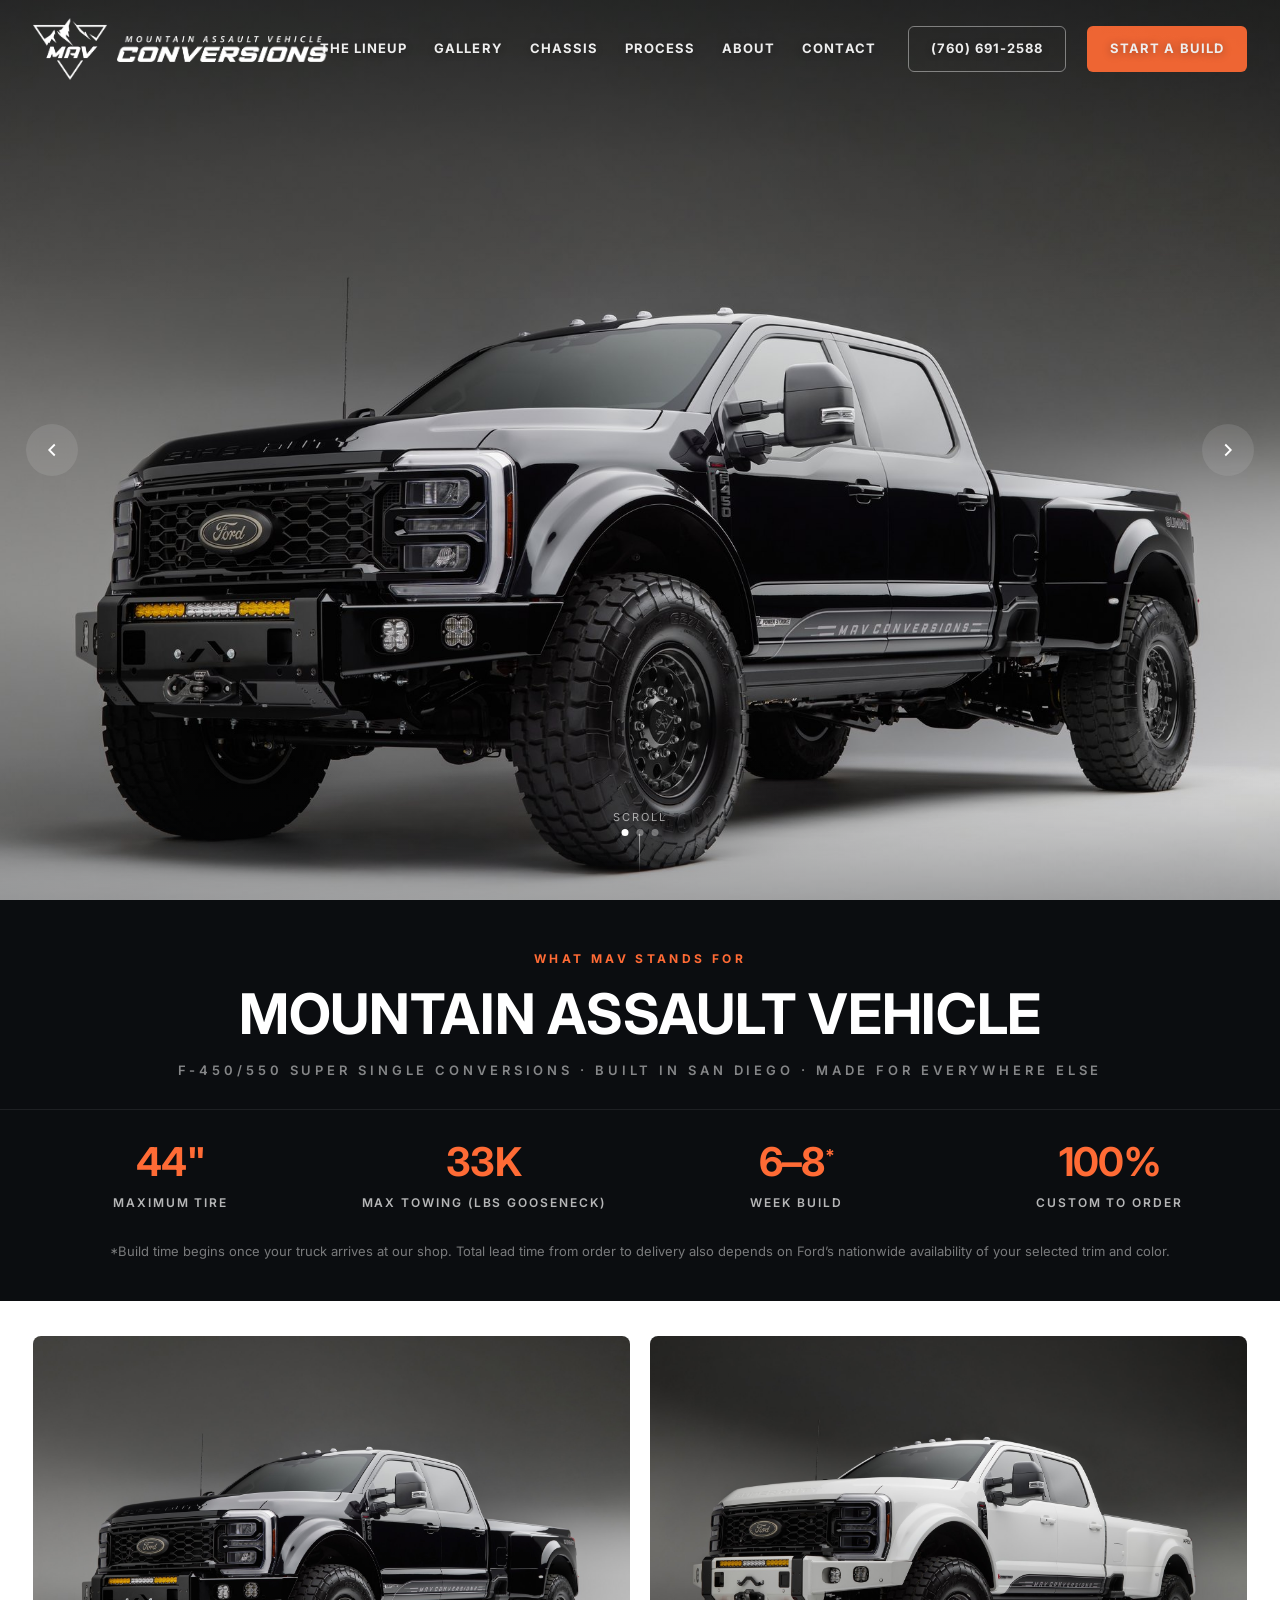
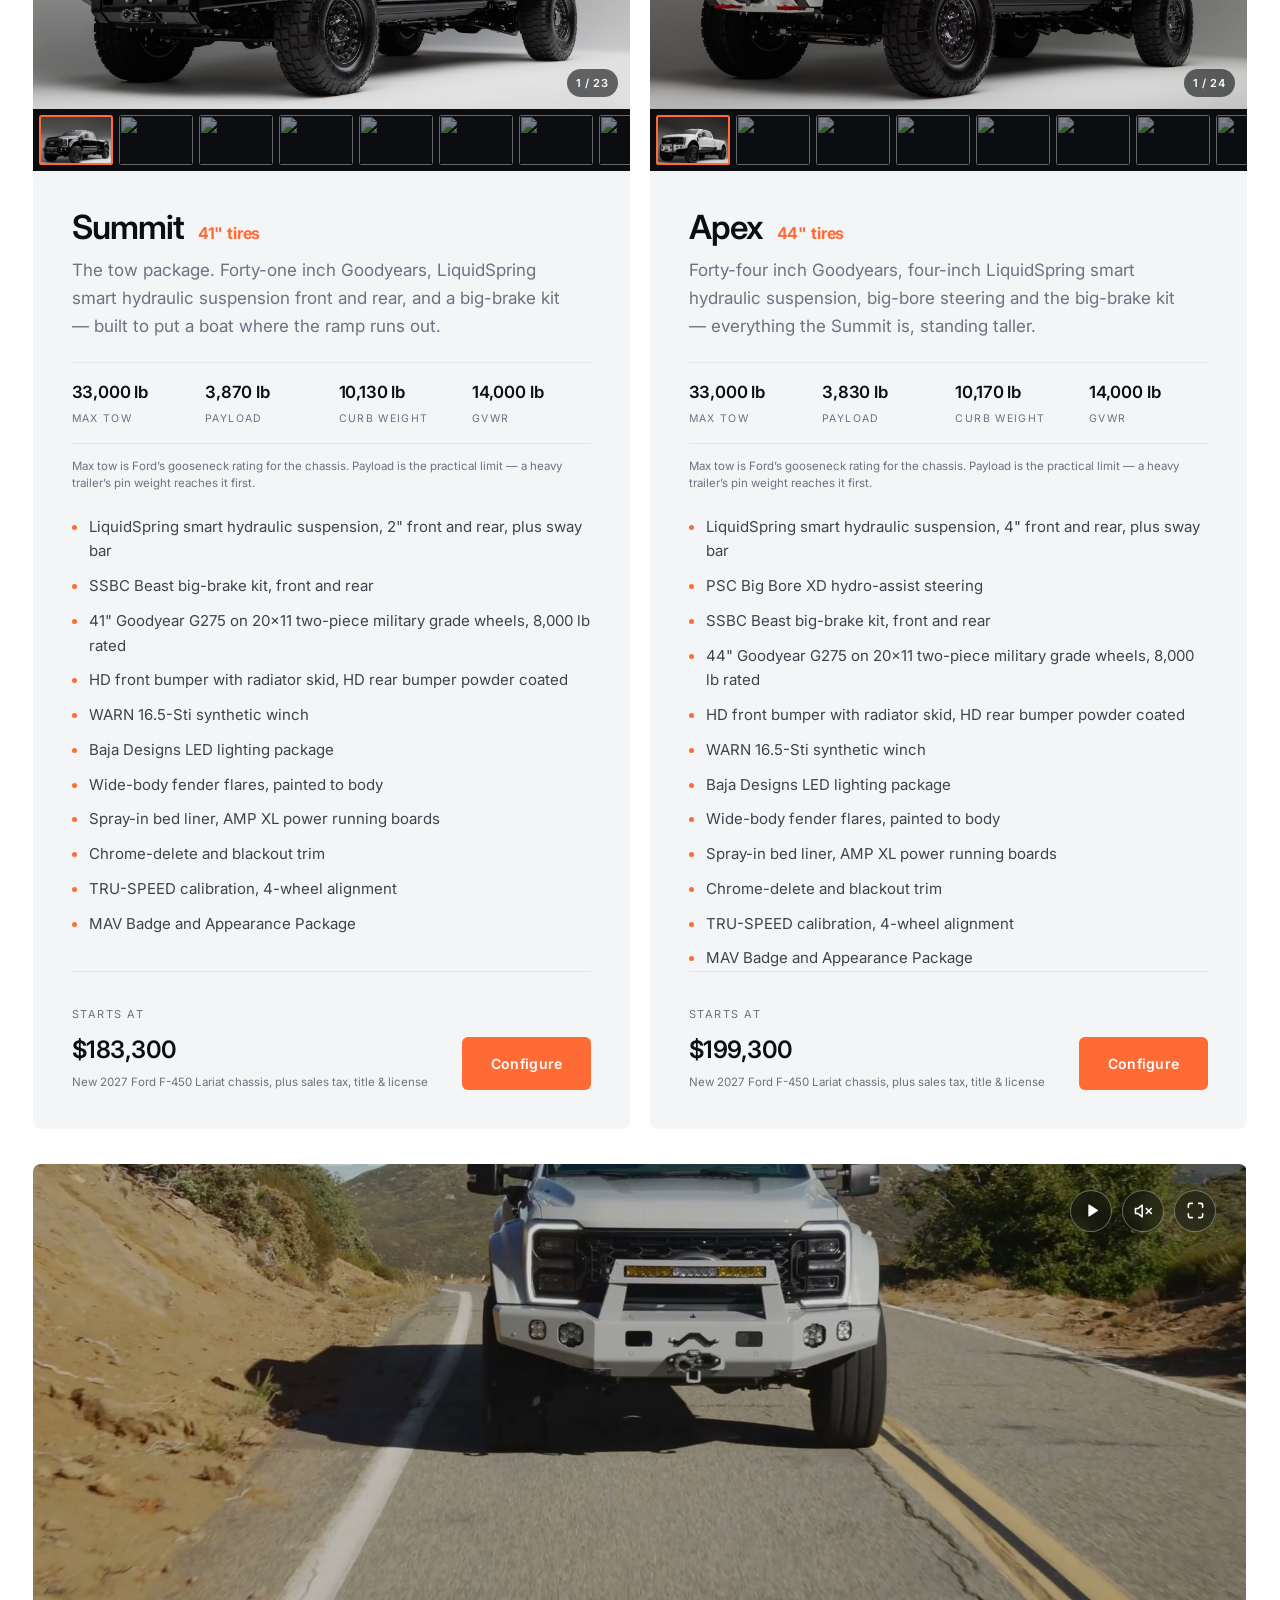
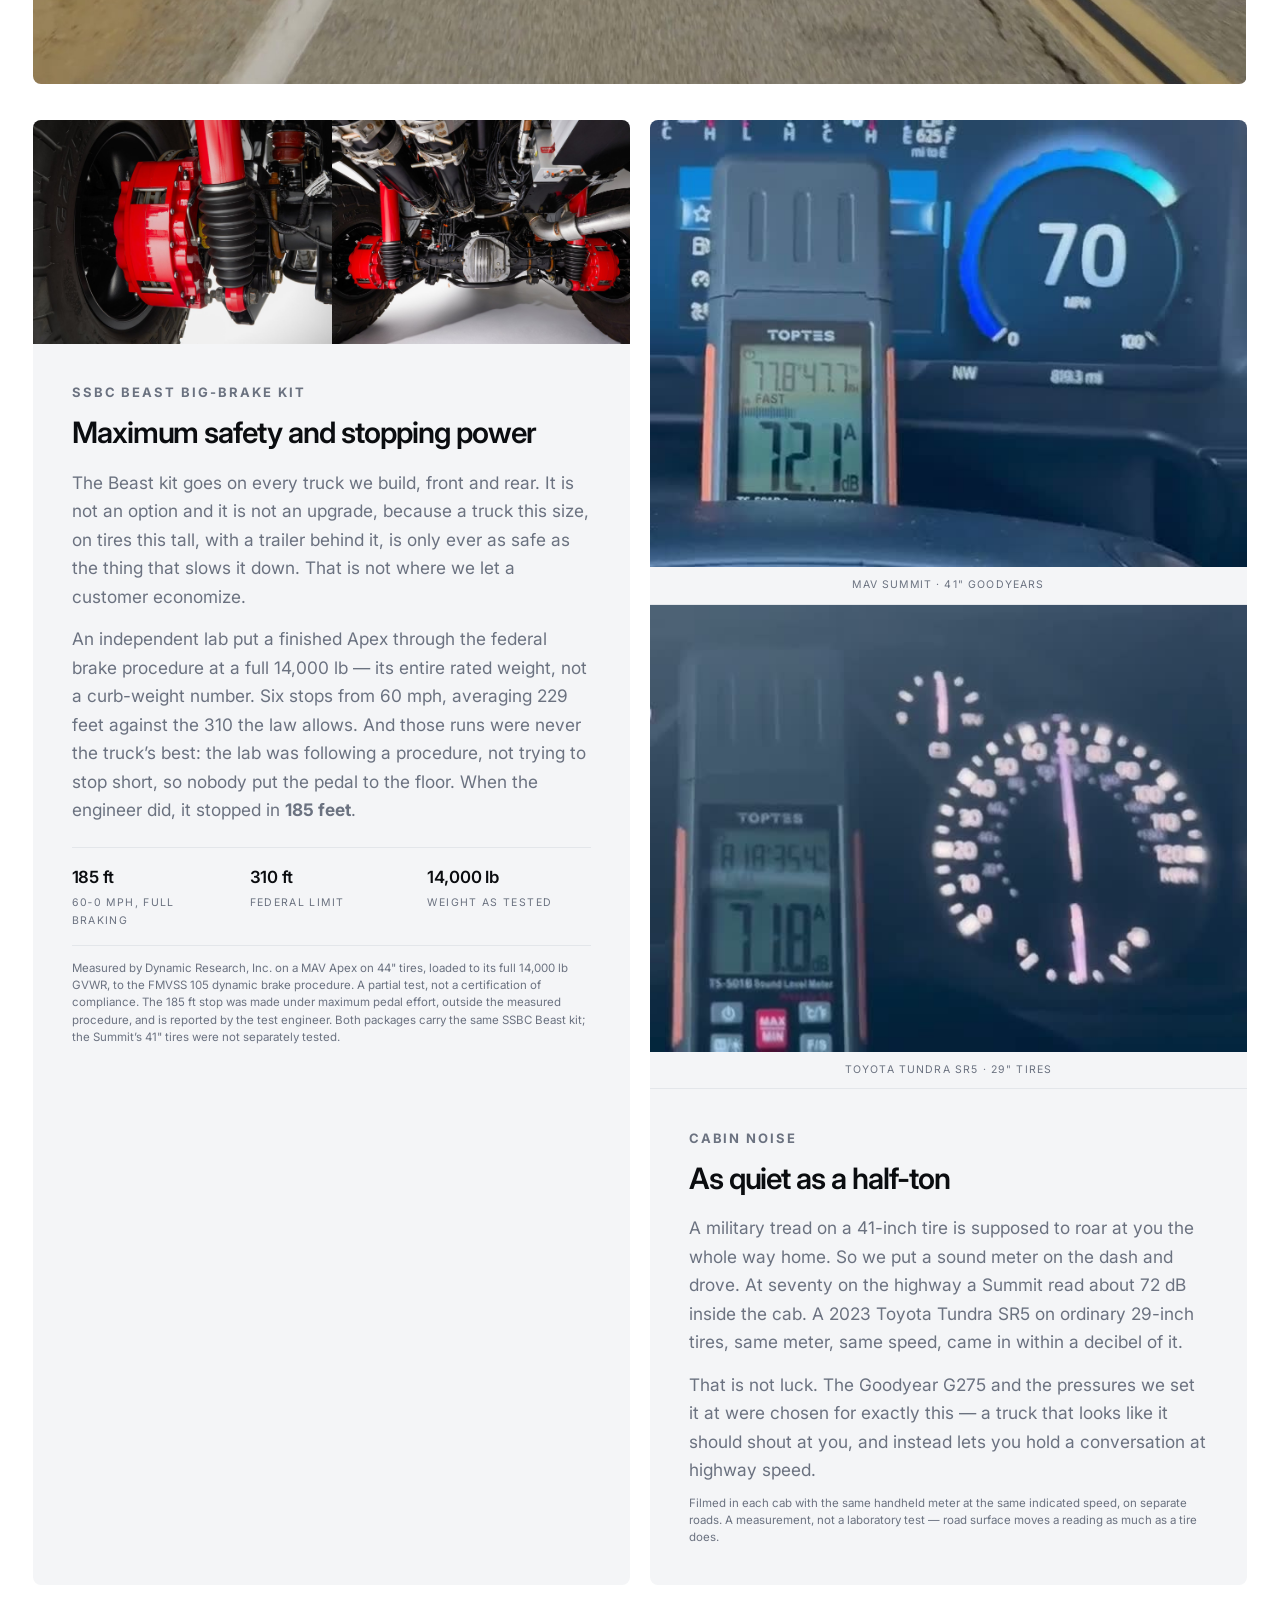
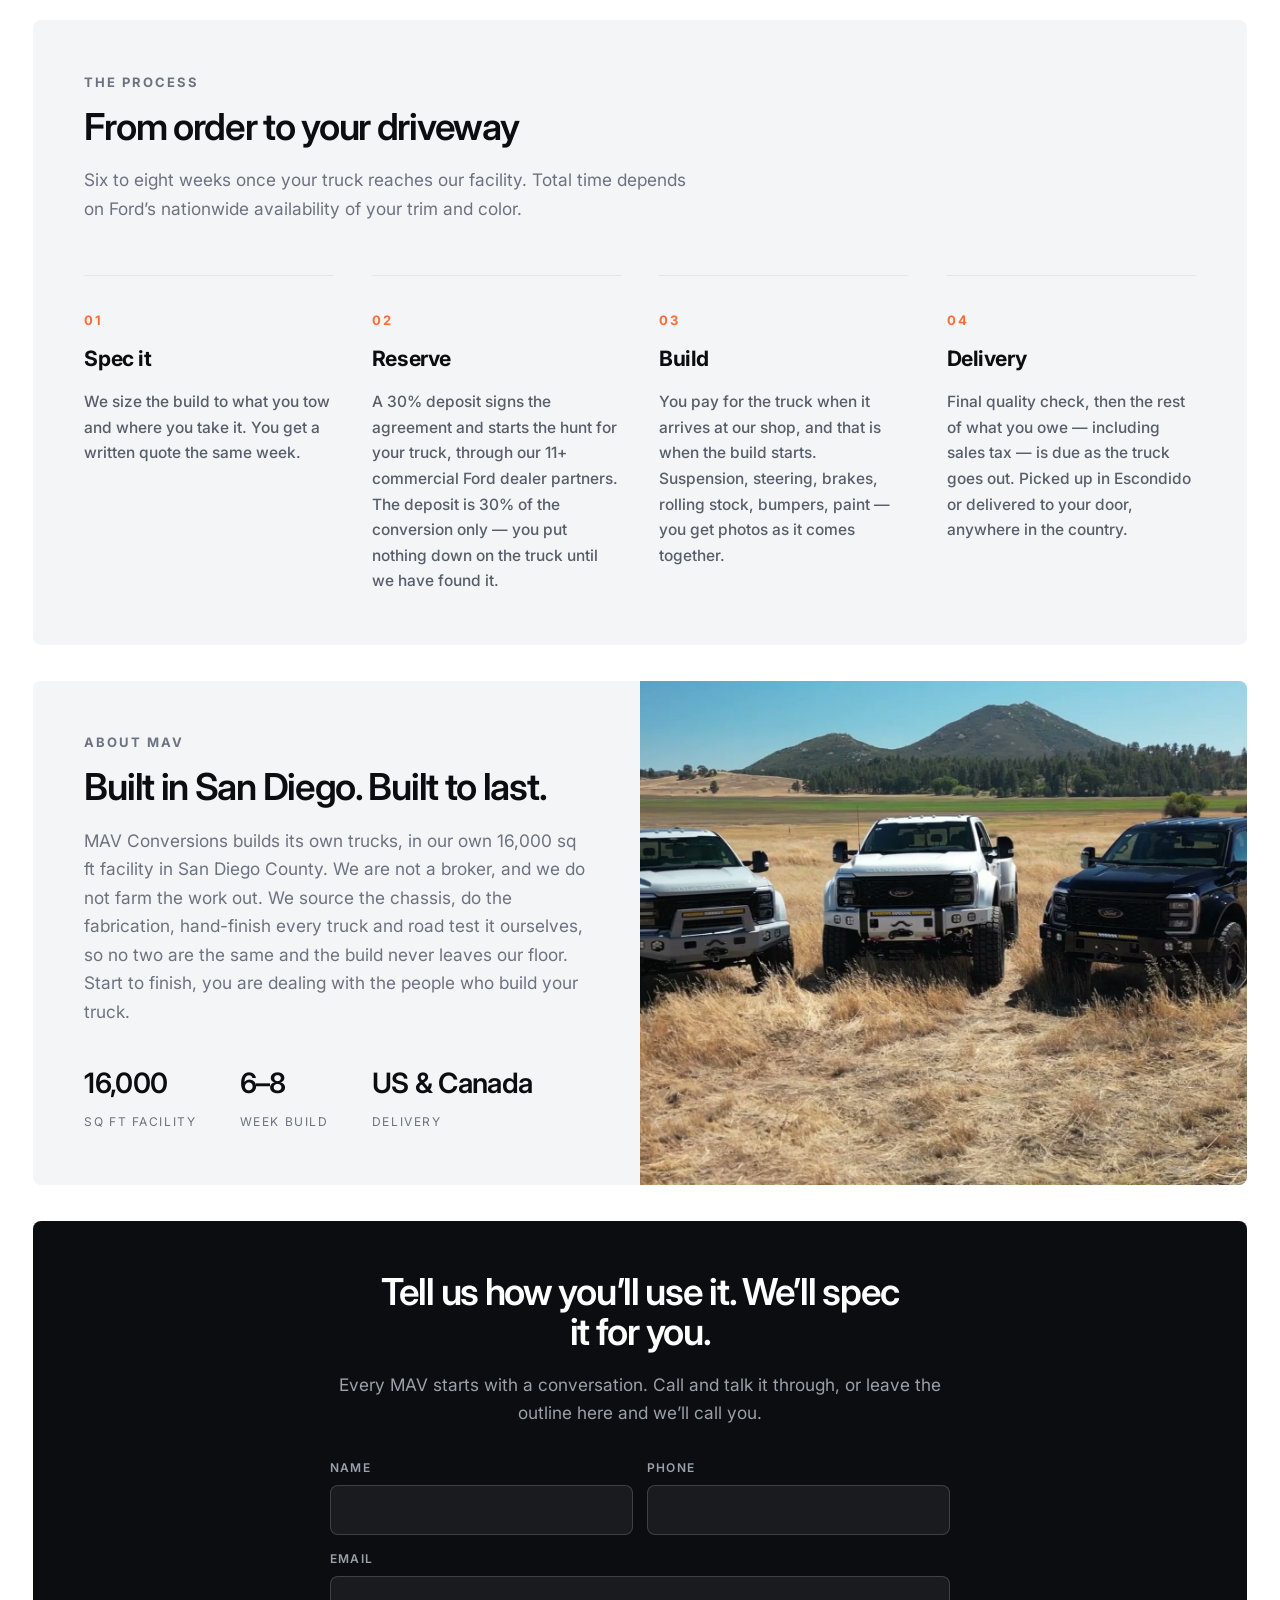
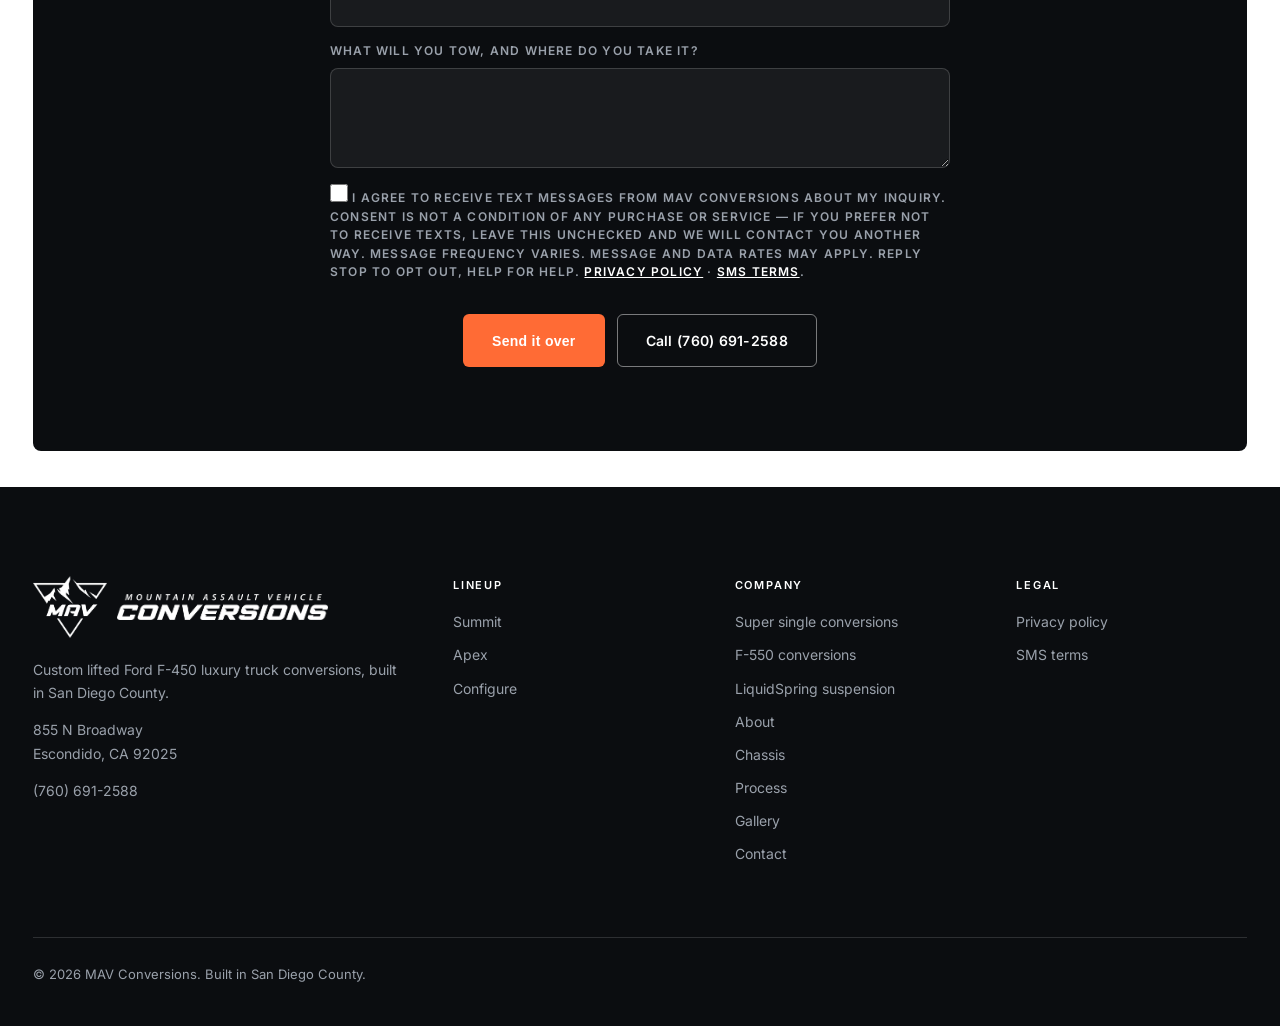
==== commit 811e7c7d: "Match live: chassis band cut to brakes and cabin noise Keeping this checkout in step with v2 and the" ====
--- a/index.html
+++ b/index.html
@@ -9,8 +9,8 @@
 <link rel="icon" type="image/svg+xml" href="media/favicon.svg">
 <link rel="icon" type="image/png" sizes="32x32" href="media/favicon-32.png">
 <link rel="icon" type="image/png" sizes="48x48" href="media/favicon-48.png">
-<title>MAV Conversions — Custom Ford F-450 Truck Conversions</title>
-<meta name="description" content="MAV Conversions builds custom lifted Ford F-450 luxury truck conversions in San Diego County. Two tiers, hand-finished, delivered across the U.S. and Canada.">
+<title>MAV Conversions | Ford F-450 & F-550 Super Single Conversions</title>
+<meta name="description" content="MAV Conversions builds Ford F-450 and F-550 super single truck conversions in Escondido, California. Lifted, 44in tires, LiquidSpring suspension, big brakes.">
 
 <!-- PHOTOGRAPHY
      Every image lives in /media under a fixed name: drop a new file over the
@@ -23,7 +23,88 @@
 <link rel="preconnect" href="https://fonts.googleapis.com">
 <link rel="preconnect" href="https://fonts.gstatic.com" crossorigin>
 <link href="https://fonts.googleapis.com/css2?family=Inter:wght@400;500;600;700&display=swap" rel="stylesheet">
-<link rel="stylesheet" href="styles.css?v=8">
+<link rel="stylesheet" href="styles.css?v=10">
+
+<link rel="canonical" href="https://mavconversions.com/">
+<meta property="og:type" content="website">
+<meta property="og:site_name" content="MAV Conversions">
+<meta property="og:title" content="MAV Conversions | Ford F-450 &amp; F-550 Super Single Conversions">
+<meta property="og:description" content="MAV Conversions builds Ford F-450 and F-550 super single truck conversions in Escondido, California. Lifted, 44in tires, LiquidSpring suspension, big brakes.">
+<meta property="og:url" content="https://mavconversions.com/">
+<meta property="og:image" content="https://mavconversions.com/media/apex.jpg">
+<meta name="twitter:card" content="summary_large_image">
+
+<!-- Who this business is, in the form Google reads. hasMap points at the
+     Google listing by its CID and sameAs at the Instagram account, which
+     between them say that the site, the profile and the social presence
+     are one business rather than three things sharing a name. -->
+<script type="application/ld+json">
+{
+  "@context": "https://schema.org",
+  "@type": "AutoDealer",
+  "@id": "https://mavconversions.com/#business",
+  "name": "MAV Conversions",
+  "alternateName": "Mountain Assault Vehicles",
+  "description": "MAV Conversions builds custom lifted Ford F-450 and F-550 Super Single truck conversions in San Diego County.",
+  "url": "https://mavconversions.com/",
+  "logo": "https://mavconversions.com/media/logo-white.png",
+  "image": "https://mavconversions.com/media/apex.jpg",
+  "telephone": "+1-760-691-2588",
+  "address": {
+    "@type": "PostalAddress",
+    "streetAddress": "855 N Broadway",
+    "addressLocality": "Escondido",
+    "addressRegion": "CA",
+    "postalCode": "92025",
+    "addressCountry": "US"
+  },
+  "geo": {
+    "@type": "GeoCoordinates",
+    "latitude": 33.1311719,
+    "longitude": -117.0861237
+  },
+  "hasMap": "https://maps.google.com/?cid=9543992102625262973",
+  "sameAs": [
+    "https://www.instagram.com/mavconversions/",
+    "https://www.tiktok.com/@mav.conversions",
+    "https://www.youtube.com/@mavconversions"
+  ],
+  "areaServed": {
+    "@type": "Country",
+    "name": "United States"
+  },
+  "knowsAbout": [
+    "Super single truck conversions",
+    "Ford F-450 conversions",
+    "Ford F-550 conversions",
+    "LiquidSpring suspension",
+    "Off-road truck builds"
+  ],
+  "makesOffer": [
+    {
+      "@type": "Offer",
+      "itemOffered": {
+        "@type": "Service",
+        "name": "Ford F-450 super single conversion"
+      }
+    },
+    {
+      "@type": "Offer",
+      "itemOffered": {
+        "@type": "Service",
+        "name": "Ford F-550 super single conversion"
+      }
+    },
+    {
+      "@type": "Offer",
+      "itemOffered": {
+        "@type": "Service",
+        "name": "LiquidSpring suspension installation"
+      }
+    }
+  ]
+}
+</script>
 </head>
 <body>
 
@@ -316,22 +397,6 @@
         </article>
 
         <article class="panel spec-panel reveal">
-          <div class="spec-body spec-body-mid">
-            <p class="eyebrow">Ride and suspension</p>
-            <h2 class="panel-title panel-title-sm">A liquid spring at every corner</h2>
-            <p class="panel-sub panel-sub-left">LiquidSpring replaces the steel springs and the shocks with a compressible fluid that does both jobs in one strut, and a controller that changes how stiff each corner is while you are driving on it. Empty, it stays soft. Loaded, it holds the truck level instead of squatting onto the rear axle. Turn hard or get on the brakes and it firms up before the body has finished leaning.</p>
-            <p class="panel-sub panel-sub-left">It is why a truck standing this tall on tires this size rides the way it does &mdash; and why it still rides that way the day you hitch a trailer to it.</p>
-            <ul class="specs">
-              <li>Compressible-liquid struts front and rear &mdash; spring and damper in one unit</li>
-              <li>Stiffness set at each wheel independently, and reset continuously as you drive</li>
-              <li>Levels itself to the load, so ride height and ride quality stay where they were</li>
-              <li>Firms under cornering and hard braking to keep the body flat</li>
-              <li>Two inches of lift on the Summit, four on the Apex, front and rear</li>
-            </ul>
-          </div>
-        </article>
-
-        <article class="panel spec-panel reveal">
           <!-- Same strip as the brake photographs, but 16:9 because that is
                what came off the phone, and each clip carries a caption: two
                dashboards side by side are unreadable without being told which
@@ -361,21 +426,6 @@
           </div>
         </article>
 
-        <article class="panel spec-panel reveal">
-          <div class="spec-body spec-body-mid">
-            <p class="eyebrow">PSC Big Bore XD hydro-assist</p>
-            <h2 class="panel-title panel-title-sm">Steering that forgets the tires</h2>
-            <p class="panel-sub panel-sub-left">A 44-inch tire is a lever, and at a standstill the steering box has to fight every inch of it. The Big Bore XD puts a hydraulic ram on the axle working alongside the box, so the pump carries that load instead of your shoulders &mdash; and instead of the steering components.</p>
-            <p class="panel-sub panel-sub-left">Lock to lock in a parking lot stops being an event. For a truck this tall on tires this size, it is the difference between driving it every day and only taking it out when you mean it.</p>
-            <ul class="specs">
-              <li>Hydraulic assist ram at the axle, working with the steering box</li>
-              <li>Takes the load off the box and the sector shaft, where these trucks wear</li>
-              <li>Full lock to lock without fighting the tire</li>
-              <li>Standard on the Apex, available on the Summit</li>
-            </ul>
-          </div>
-        </article>
-
       </div>
     </div>
   </section>
@@ -526,6 +576,9 @@
       <div>
         <h4>Company</h4>
         <ul>
+        <li><a href="super-single-conversions.html">Super single conversions</a></li>
+        <li><a href="f550-conversions.html">F-550 conversions</a></li>
+        <li><a href="liquidspring-suspension.html">LiquidSpring suspension</a></li>
           <li><a href="#about">About</a></li>
           <li><a href="#chassis">Chassis</a></li>
           <li><a href="#process">Process</a></li>
--- a/styles.css
+++ b/styles.css
@@ -651,6 +651,11 @@
    dashboards side by side say nothing about which truck is which. The caption
    sits under its own clip rather than over it -- the thing being read in these
    frames is a small LCD, and an overlay would land on top of it. */
+/* One above the other, always. Side by side these sat half the height of
+   the brake panel beside them and the row looked unfinished; stacked, the
+   two panels come out level. It also doubles the size the meter is read at,
+   which was the argument for stacking them on a phone in the first place. */
+.spec-clips { grid-template-columns: 1fr; }
 .spec-clips figure { margin: 0; display: flex; flex-direction: column; }
 .spec-clips video {
   display: block; width: 100%; aspect-ratio: 4 / 3; object-fit: cover;
@@ -661,18 +666,32 @@
   font-size: 10.5px; letter-spacing: .11em; text-transform: uppercase;
   color: var(--muted); border-bottom: 1px solid var(--line);
 }
-/* The caption strip is a band across the panel, so the seam between the two
-   captions wants to line up with the seam between the two clips. */
-.spec-clips figure + figure figcaption { border-left: 1px solid var(--line); }
+/* Stacked, so the caption divider is horizontal like every other one. */
+.spec-clips figure + figure figcaption { border-left: 0; }
 
 /* One above the other on a phone. Two across puts the meter at about 51px,
    and the meter is the whole argument -- the brake photographs are pictures
    and survive being small, but a number has to be legible or it is decoration.
    The divider goes back to being horizontal when they stack. */
-@media (max-width: 560px) {
-  .spec-clips { grid-template-columns: 1fr; }
-  .spec-clips figure + figure figcaption { border-left: 0; }
-}
+/* The phone rule that used to force this has gone: they stack at every
+   width now, so there is nothing left for it to override. */
+
+/* Two photographs filling a tall copy column. One landscape frame beside a
+   long block of text leaves the same gap lower down; two stacked fill it. */
+.panel-media-stack { display: grid; grid-template-rows: 1fr 1fr; }
+.panel-media-stack img { width: 100%; height: 100%; object-fit: cover; display: block; }
+@media (max-width: 700px) { .panel-media-stack { grid-template-rows: auto auto; } }
+
+/* Three photographs across under a panel heading, one column on a phone.
+   Its own rule rather than .spec-shots, which is a flush two-up strip bolted
+   to the top edge of a panel -- this sits inside the padding with gaps. */
+.f550-grid { display: grid; grid-template-columns: repeat(3, 1fr); gap: 10px; margin-top: 22px; }
+.f550-grid img { width: 100%; height: 100%; aspect-ratio: 3 / 2; object-fit: cover; border-radius: 8px; display: block; }
+/* The profile shot takes two cells, which makes six photographs fill a 3x2
+   grid exactly -- five in three columns would leave an orphan row. */
+.f550-grid .span2 { grid-column: span 2; aspect-ratio: 3 / 1; }
+@media (max-width: 700px) { .f550-grid .span2 { grid-column: span 1; aspect-ratio: 3 / 2; } }
+@media (max-width: 700px) { .f550-grid { grid-template-columns: 1fr; } }
 
 /* ---------- Footer ---------- */
 /* Like the manifesto, the footer is not a .band, so it has to supply its own
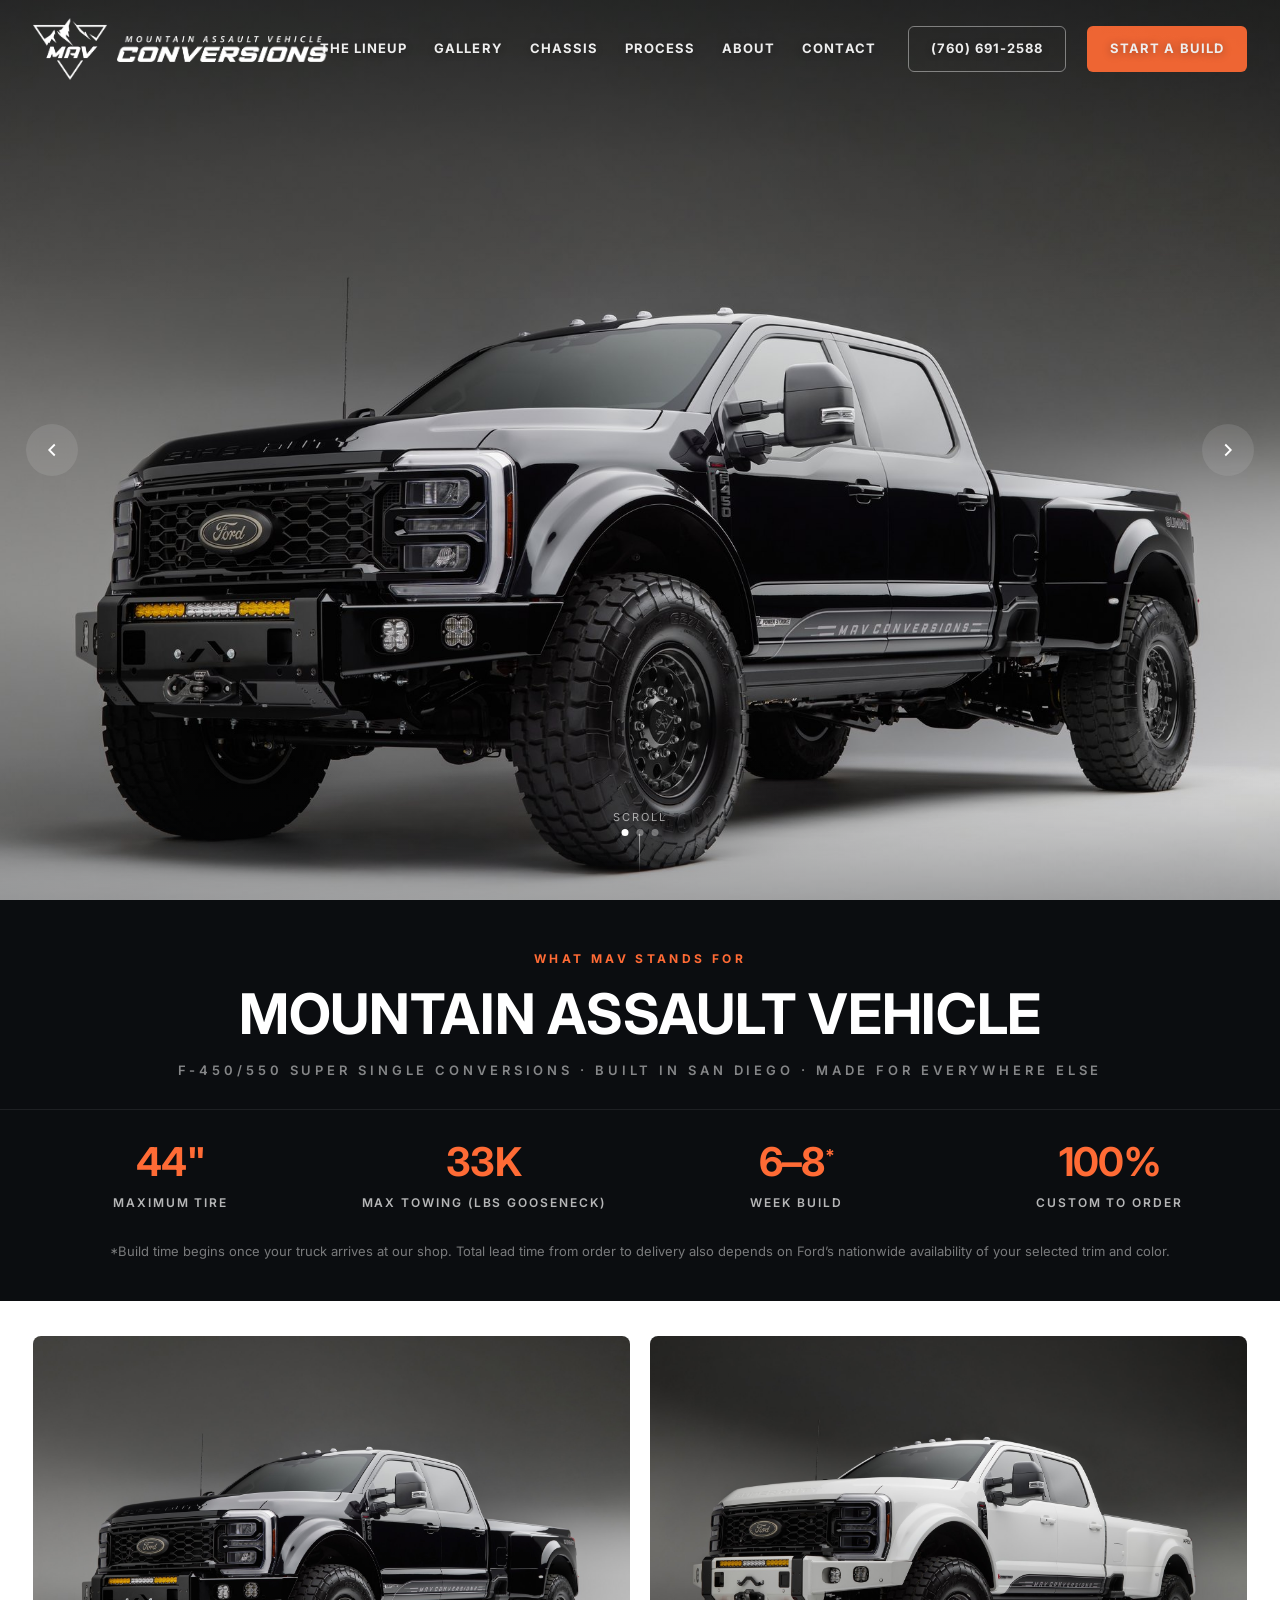
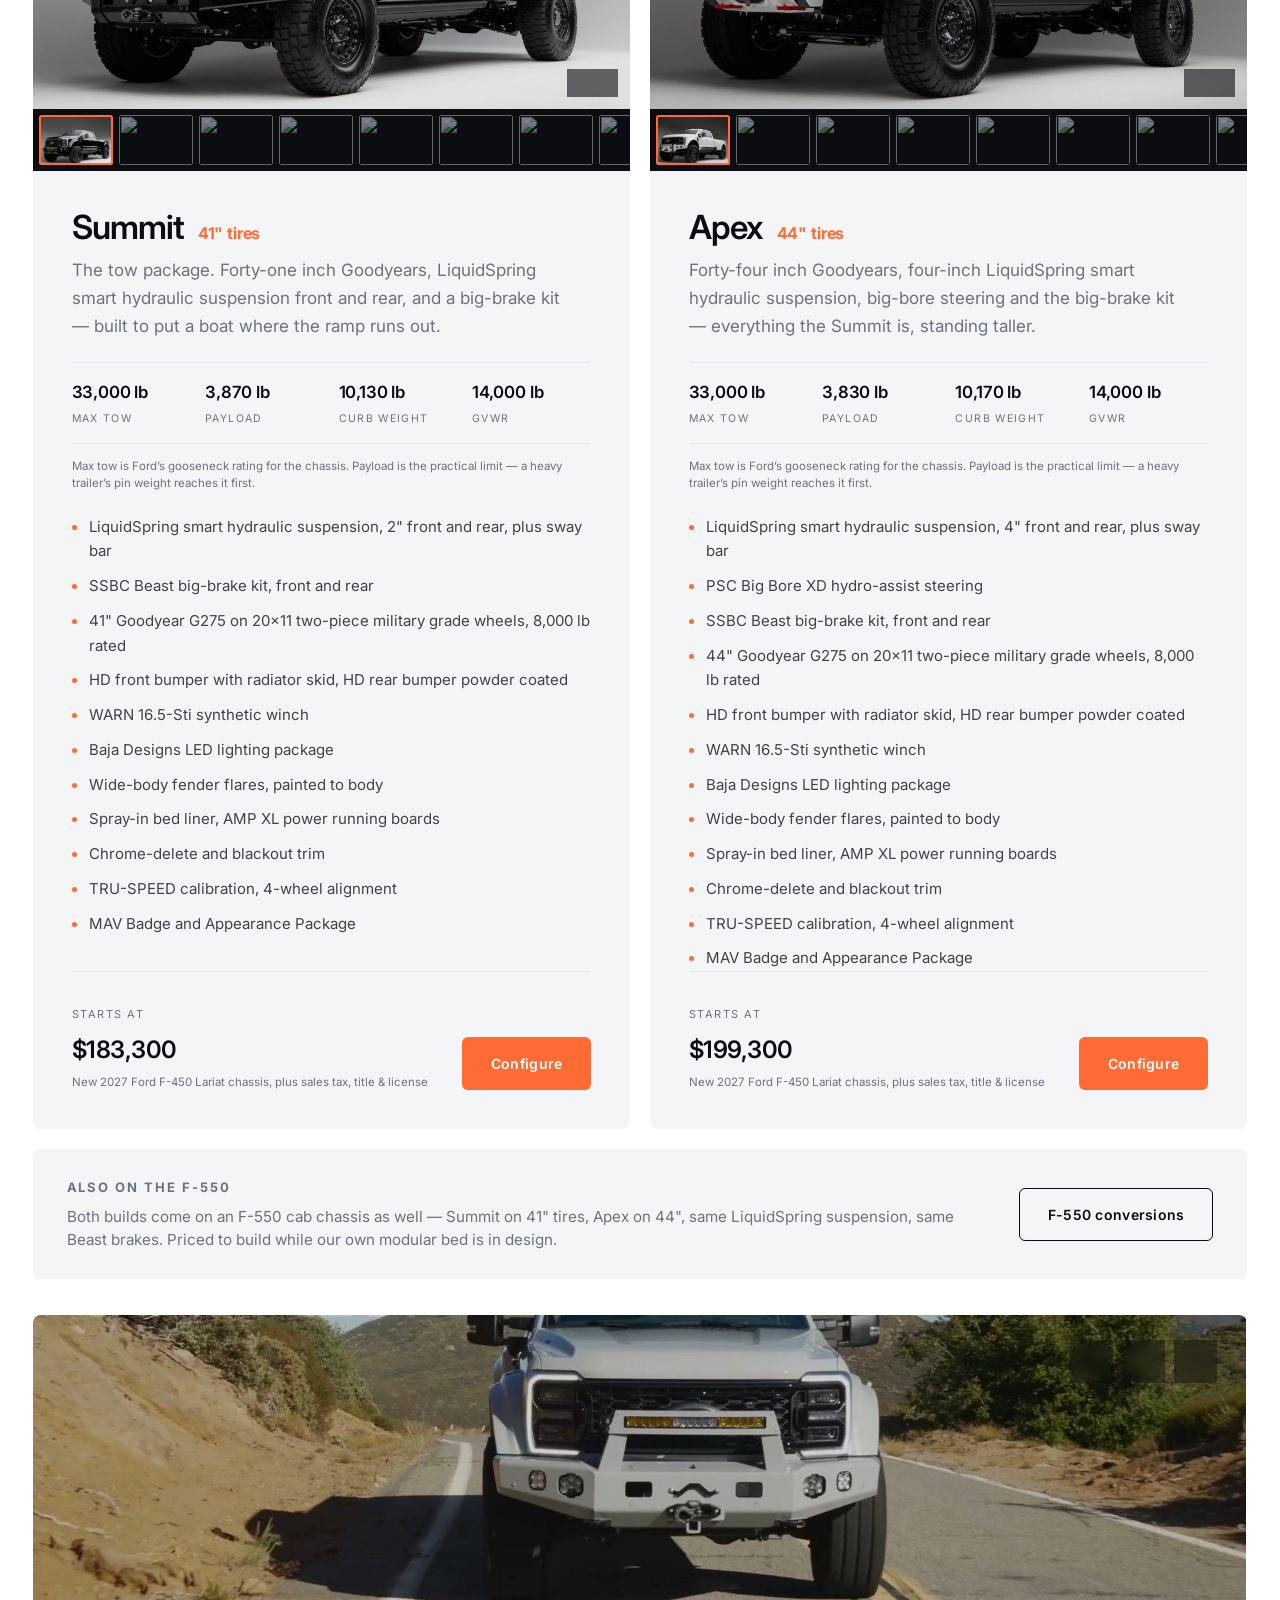
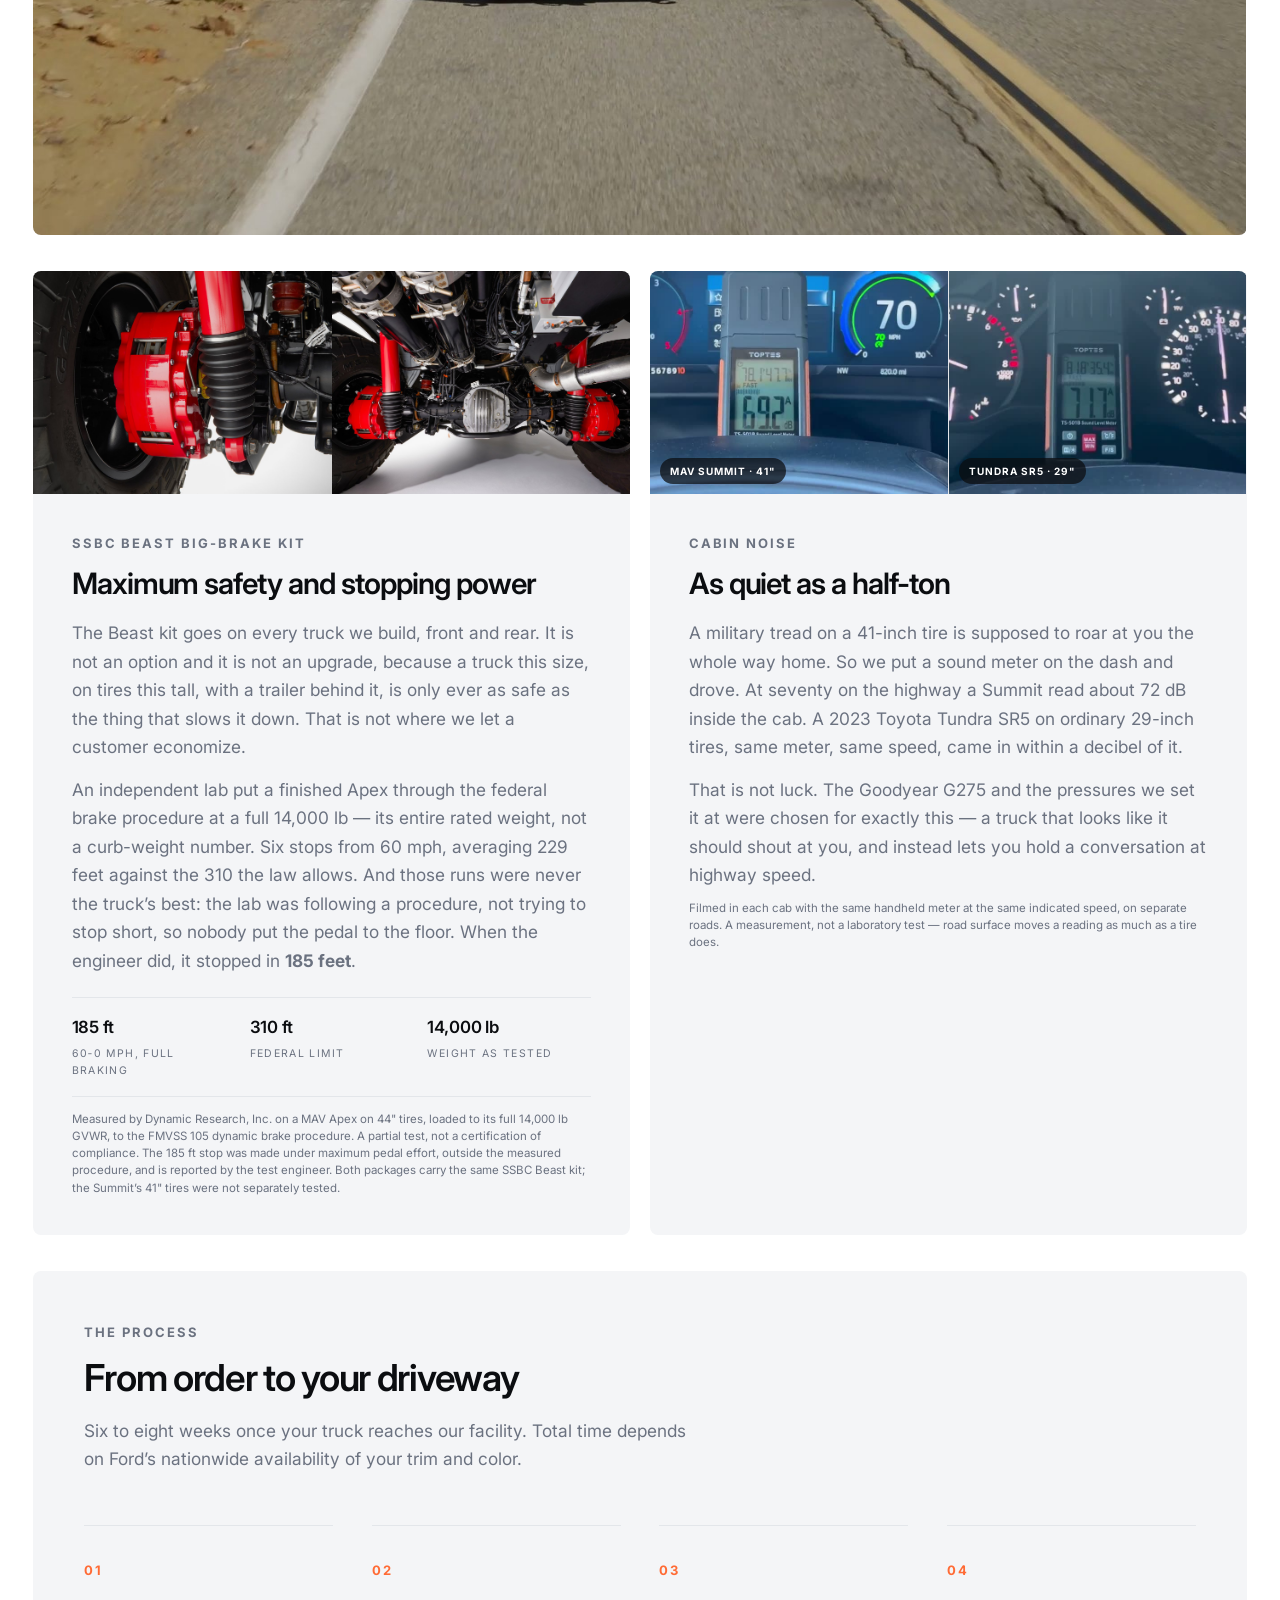
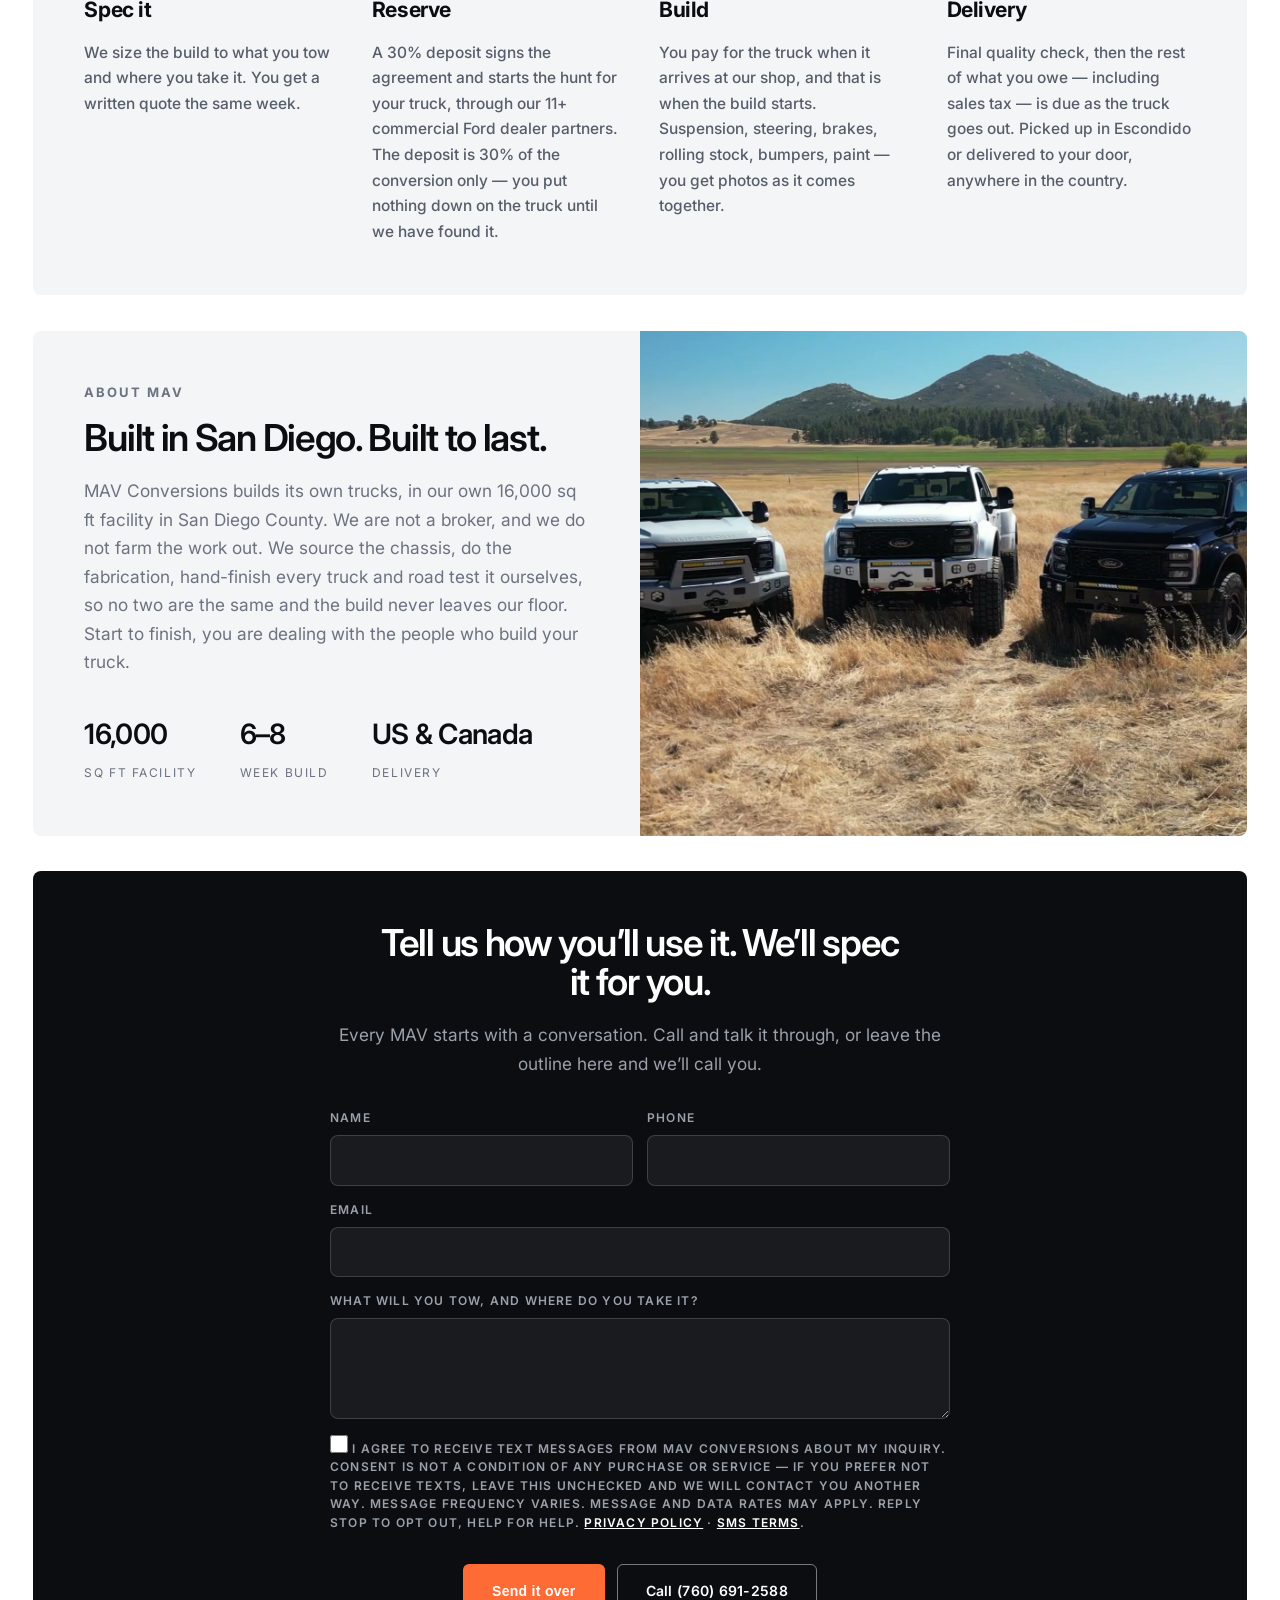
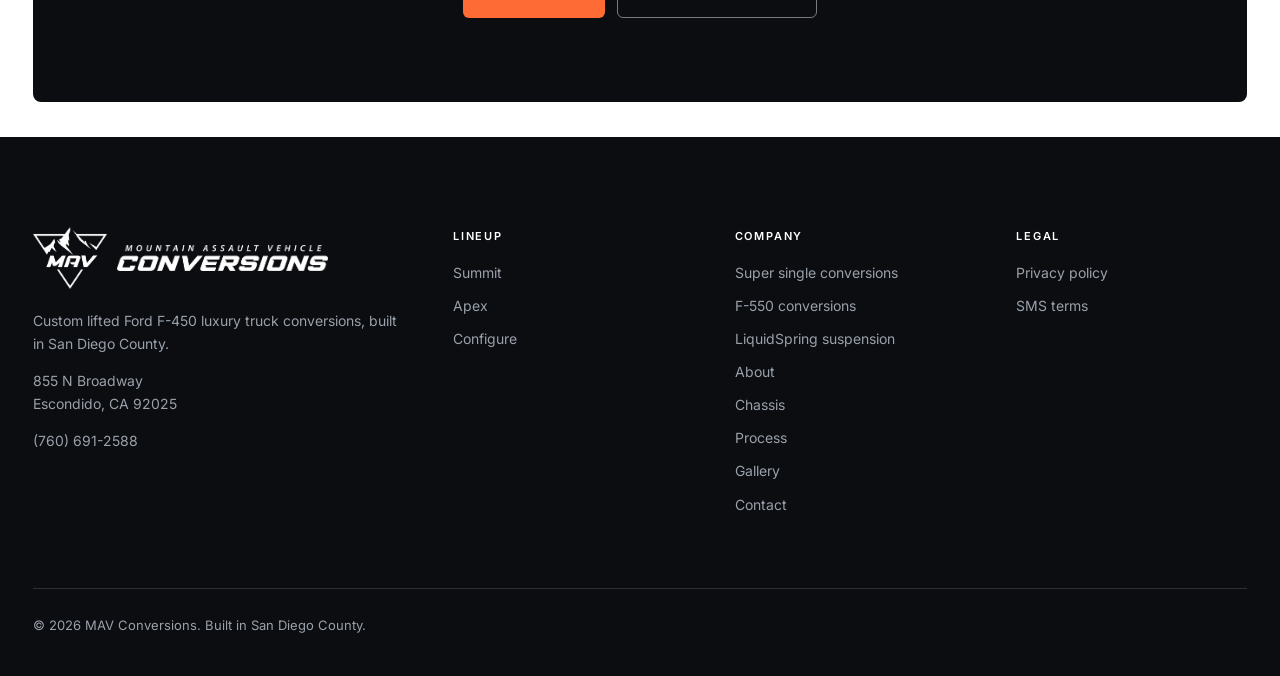
==== commit 239582bb: "Say on the homepage that we build F-550s Same strip as production: under the lineup pair, linking th" ====
--- a/index.html
+++ b/index.html
@@ -23,7 +23,7 @@
 <link rel="preconnect" href="https://fonts.googleapis.com">
 <link rel="preconnect" href="https://fonts.gstatic.com" crossorigin>
 <link href="https://fonts.googleapis.com/css2?family=Inter:wght@400;500;600;700&display=swap" rel="stylesheet">
-<link rel="stylesheet" href="styles.css?v=10">
+<link rel="stylesheet" href="styles.css?v=17">
 
 <link rel="canonical" href="https://mavconversions.com/">
 <meta property="og:type" content="website">
@@ -316,6 +316,17 @@
         </article>
 
       </div>
+
+      <!-- Both prices above are quoted on an F-450 chassis, which is exactly
+           where the heavier-trailer question comes up. Until now the F-550
+           page was reachable only from the footer. -->
+      <aside class="panel lineup-more reveal">
+        <div class="lineup-more-copy">
+          <p class="eyebrow">Also on the F-550</p>
+          <p class="lineup-more-line">Both builds come on an F-550 cab chassis as well &mdash; Summit on 41&quot; tires, Apex on 44&quot;, same LiquidSpring suspension, same Beast brakes. Priced to build while our own modular bed is in design.</p>
+        </div>
+        <a href="f550-conversions.html" class="btn btn-outline">F-550 conversions</a>
+      </aside>
     </div>
   </section>
 
@@ -405,16 +416,16 @@
                surprise a quiet room. -->
           <div class="spec-shots spec-clips">
             <figure>
-              <video src="media/noise-summit.mp4?v=2" poster="media/noise-summit.jpg?v=2"
+              <video src="media/noise-summit.mp4?v=5" poster="media/noise-summit.jpg?v=5"
                      muted loop playsinline preload="metadata"
-                     aria-label="Sound meter in a MAV Summit at 70 mph"></video>
-              <figcaption>MAV Summit &middot; 41&quot; Goodyears</figcaption>
+                     aria-label="Sound meter and speedometer in a MAV Summit at 70 mph"></video>
+              <figcaption>MAV Summit &middot; 41&quot;</figcaption>
             </figure>
             <figure>
-              <video src="media/noise-tundra.mp4?v=2" poster="media/noise-tundra.jpg?v=2"
+              <video src="media/noise-tundra.mp4?v=5" poster="media/noise-tundra.jpg?v=5"
                      muted loop playsinline preload="metadata"
-                     aria-label="Sound meter in a 2023 Toyota Tundra SR5 at 70 mph"></video>
-              <figcaption>Toyota Tundra SR5 &middot; 29&quot; tires</figcaption>
+                     aria-label="Sound meter and speedometer in a 2023 Toyota Tundra SR5 at 70 mph"></video>
+              <figcaption>Tundra SR5 &middot; 29&quot;</figcaption>
             </figure>
           </div>
           <div class="spec-body">
--- a/styles.css
+++ b/styles.css
@@ -644,6 +644,32 @@
    panels, stranding the last one. One column once a half-width panel would be
    narrower than its own photo strip wants to be. */
 .pair-2 { grid-template-columns: repeat(2, 1fr); }
+/* A strip under the lineup pair, pointing at the F-550 page. Padding is well
+   under .panel's clamp(30px, 4vw, 64px) and the margin is --gap-col rather
+   than --gap, both on purpose: the F-550 is the same Summit and Apex builds
+   on a bigger chassis, not a third model, so this has to read as a footnote
+   to the two panels rather than a third box beside them. */
+.lineup-more {
+  margin-top: var(--gap-col);
+  padding: clamp(20px, 2.2vw, 30px) clamp(22px, 2.6vw, 38px);
+  display: flex; align-items: center;
+  gap: clamp(18px, 2.4vw, 40px);
+}
+.lineup-more-copy { flex: 1 1 auto; }
+.lineup-more .eyebrow { margin-bottom: 7px; }
+/* No max-width. The strip is the full width of the pair, and capping the
+   sentence left ~800px of nothing between it and the button. */
+.lineup-more-line {
+  font-size: 0.95rem; line-height: 1.5; color: var(--muted);
+  /* At widths where it does wrap, keep the last line from being one word. */
+  text-wrap: pretty;
+}
+/* The button holds its width; the sentence is what gives way. */
+.lineup-more .btn { flex: 0 0 auto; }
+@media (max-width: 760px) {
+  .lineup-more { flex-direction: column; align-items: flex-start; }
+}
+
 @media (max-width: 760px) { .pair-2 { grid-template-columns: 1fr; } }
 
 /* Clips instead of stills, cropped to 4:3 like the photographs, and each
@@ -651,23 +677,36 @@
    dashboards side by side say nothing about which truck is which. The caption
    sits under its own clip rather than over it -- the thing being read in these
    frames is a small LCD, and an overlay would land on top of it. */
-/* One above the other, always. Side by side these sat half the height of
-   the brake panel beside them and the row looked unfinished; stacked, the
-   two panels come out level. It also doubles the size the meter is read at,
-   which was the argument for stacking them on a phone in the first place. */
-.spec-clips { grid-template-columns: 1fr; }
+/* Two across, matching the photo strip. They stack on a phone, where half
+   of 343px would put the meter at 43px and nothing could be read. */
+.spec-clips { grid-template-columns: 1fr 1fr; }
+@media (max-width: 560px) { .spec-clips { grid-template-columns: 1fr; } }
 .spec-clips figure { margin: 0; display: flex; flex-direction: column; }
+/* 4:3, the same shape as the brake photographs beside them, so the two
+   panels carry media blocks of identical size. Side by side each clip draws
+   332px rather than 664, so both crops are framed to land the meter at about
+   85px -- just over the width it needs to be read. */
 .spec-clips video {
   display: block; width: 100%; aspect-ratio: 4 / 3; object-fit: cover;
   background: var(--ink);
 }
+/* The label sits ON its clip rather than in a row beneath it. Two caption
+   rows cost 60px this panel does not have, and with the frames stacked a
+   caption underneath reads as if it could belong to either one. */
+.spec-clips figure { position: relative; }
 .spec-clips figcaption {
-  padding: 9px 10px 10px; text-align: center;
-  font-size: 10.5px; letter-spacing: .11em; text-transform: uppercase;
-  color: var(--muted); border-bottom: 1px solid var(--line);
-}
-/* Stacked, so the caption divider is horizontal like every other one. */
-.spec-clips figure + figure figcaption { border-left: 0; }
+  position: absolute; left: 10px; bottom: 10px;
+  padding: 5px 10px; border-radius: 999px;
+  background: rgba(10, 12, 15, 0.72);
+  font-size: 10px; letter-spacing: .1em; text-transform: uppercase;
+  font-weight: 700; color: #fff;
+}
+/* Side by side, so the divider is vertical; it turns horizontal when they
+   stack on a phone. */
+.spec-clips figure + figure { border-left: 1px solid var(--line); }
+@media (max-width: 560px) {
+  .spec-clips figure + figure { border-left: 0; border-top: 1px solid var(--line); }
+}
 
 /* One above the other on a phone. Two across puts the meter at about 51px,
    and the meter is the whole argument -- the brake photographs are pictures
@@ -679,8 +718,38 @@
 /* Two photographs filling a tall copy column. One landscape frame beside a
    long block of text leaves the same gap lower down; two stacked fill it. */
 .panel-media-stack { display: grid; grid-template-rows: 1fr 1fr; }
+.panel-media-stack > img { min-height: 0; }
 .panel-media-stack img { width: 100%; height: 100%; object-fit: cover; display: block; }
 @media (max-width: 700px) { .panel-media-stack { grid-template-rows: auto auto; } }
+
+/* A content panel padded like the lead panel and the spec panels -- 44px at
+   a wide viewport rather than .panel's own 64. Used on the pages where those
+   sit together, because a 64px box directly under a 44px one reads as a
+   mistake. The dark call-to-action keeps the roomier default. */
+.panel-tight { padding: clamp(26px, 3vw, 44px); }
+
+/* The lead panel at the top of a page: tighter than the About-style split
+   it inherits from, and weighted towards the photograph.
+   Padding matches .spec-body (43.2px at 1440) so the eyebrow sits the same
+   distance down as it does in the panels below -- .panel-copy's own 57.6px
+   left a visibly bigger gap at the top of the page than anywhere under it.
+   Columns declared rather than auto-fit, which was producing two empty
+   0px tracks alongside the two real ones. */
+.panel-split-lead { grid-template-columns: 1fr 1.25fr; }
+.panel-split-lead .panel-copy { padding: clamp(26px, 3vw, 44px); }
+/* The copy sets the height, not the photograph.
+   An <img> in a grid cell contributes its intrinsic height, and at a wide
+   viewport this one was taller than the words beside it -- 670px against
+   461 -- so the panel grew to the picture and the copy floated in the middle
+   of it. Out of the flow it contributes nothing, the row is the copy plus
+   its padding, and the photograph crops to fit. */
+.panel-split-lead .panel-media { position: relative; min-height: 300px; overflow: hidden; }
+.panel-split-lead .panel-media > img,
+.panel-split-lead .panel-media > .panel-media-stack {
+  position: absolute; inset: 0; width: 100%; height: 100%;
+}
+.panel-split-lead .panel-media > img { object-fit: cover; }
+@media (max-width: 760px) { .panel-split-lead { grid-template-columns: 1fr; } }
 
 /* Three photographs across under a panel heading, one column on a phone.
    Its own rule rather than .spec-shots, which is a flush two-up strip bolted
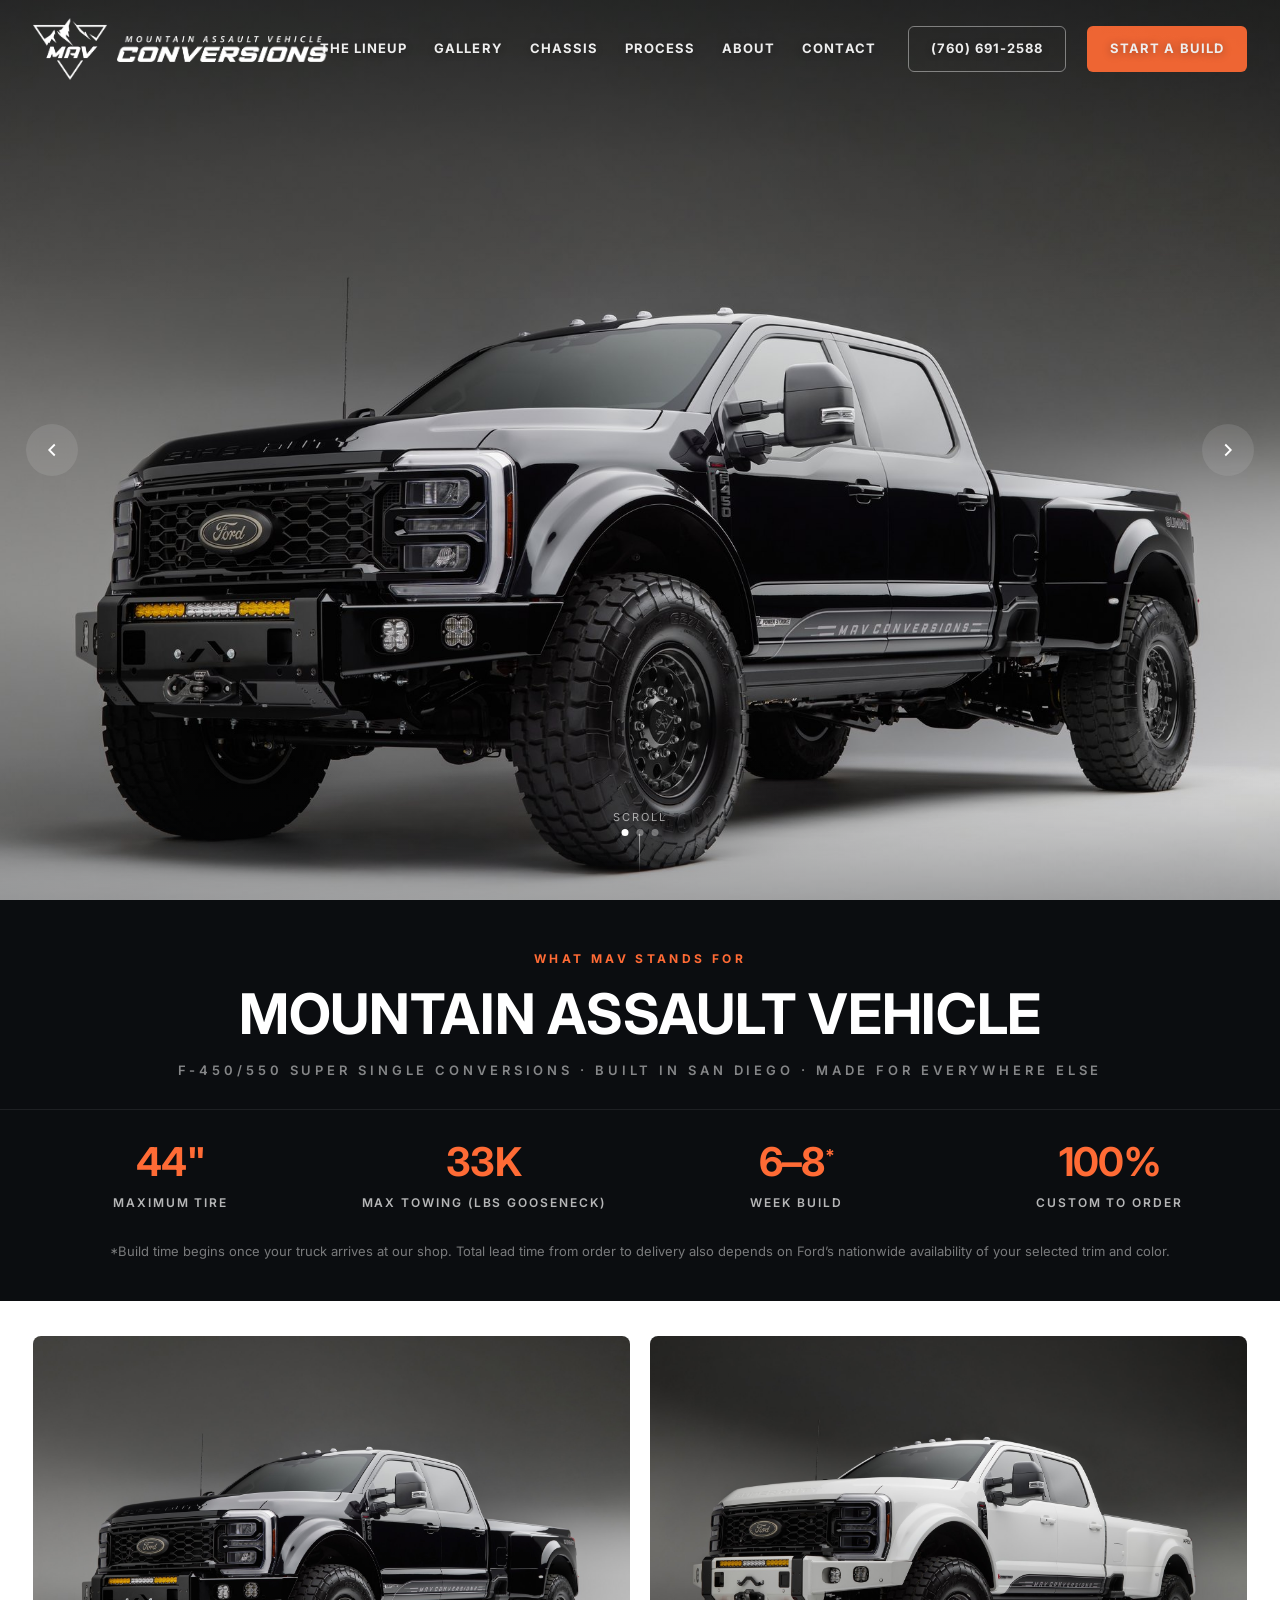
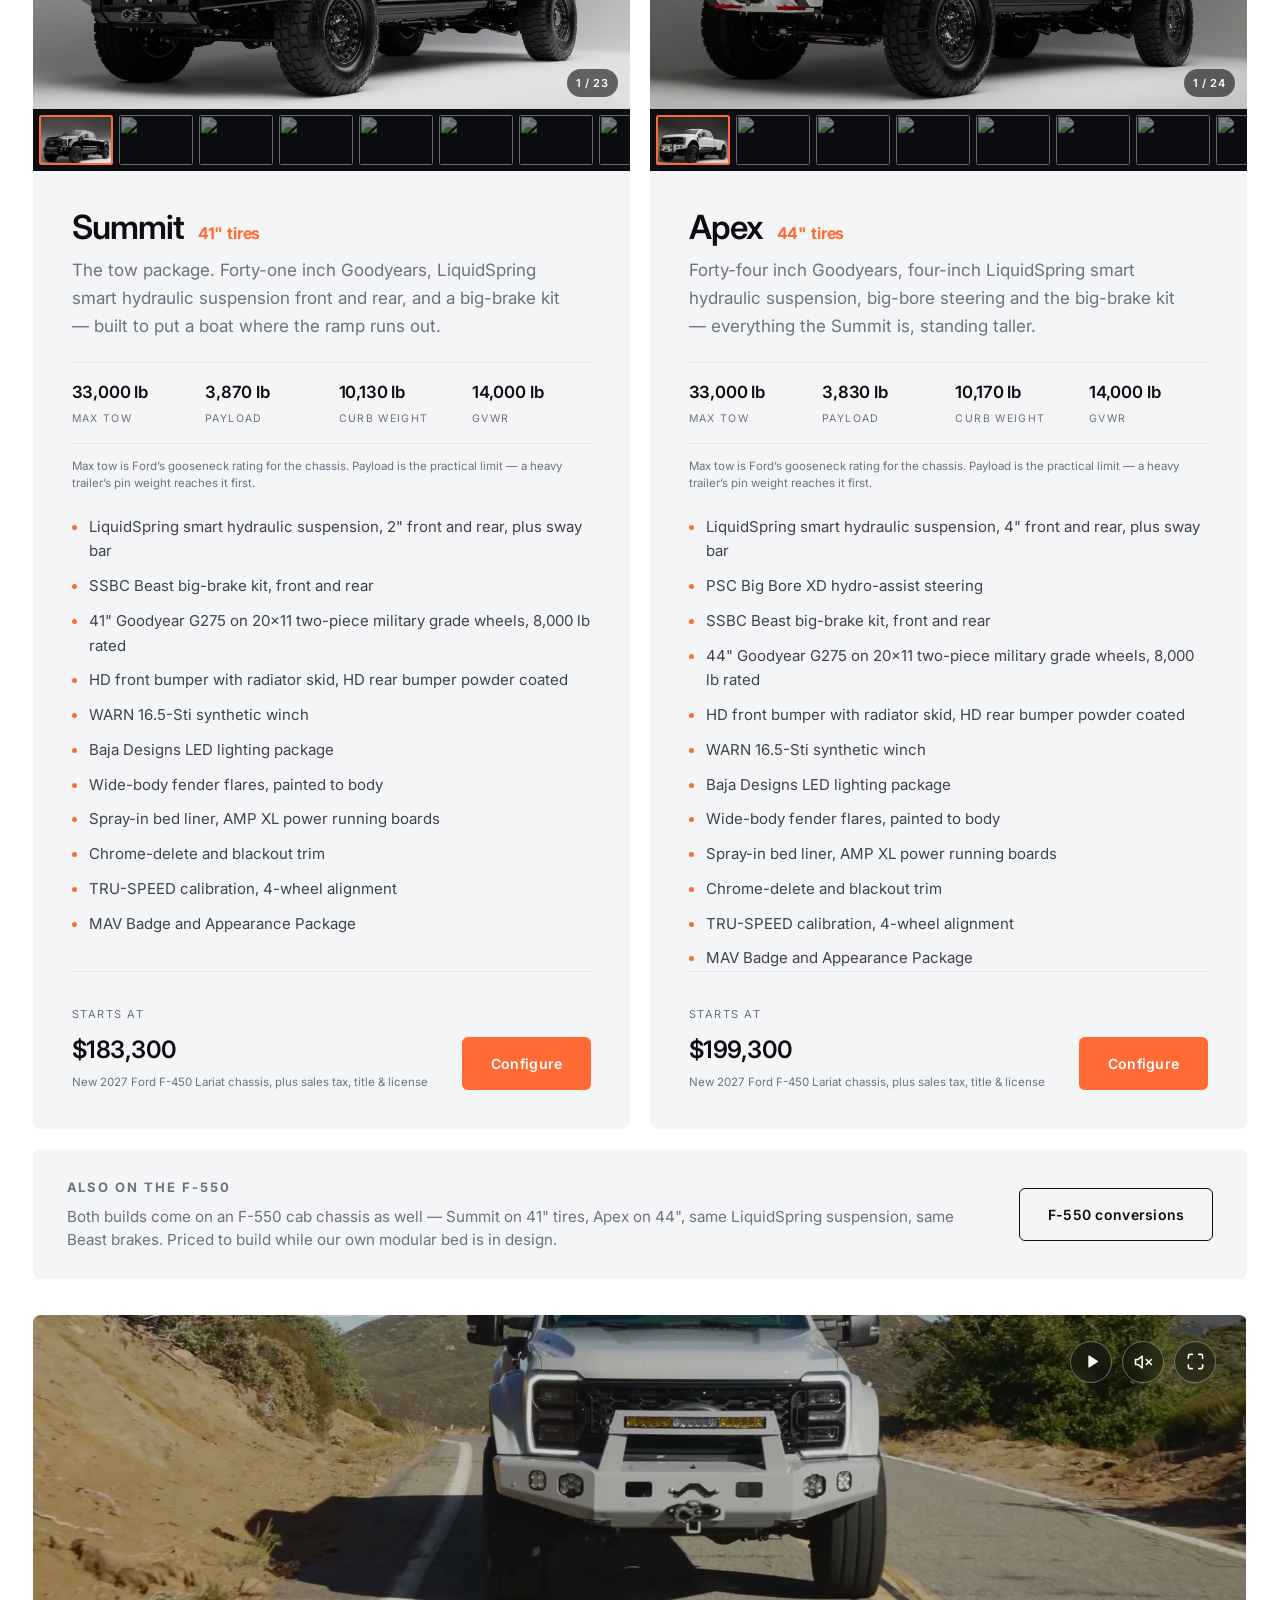
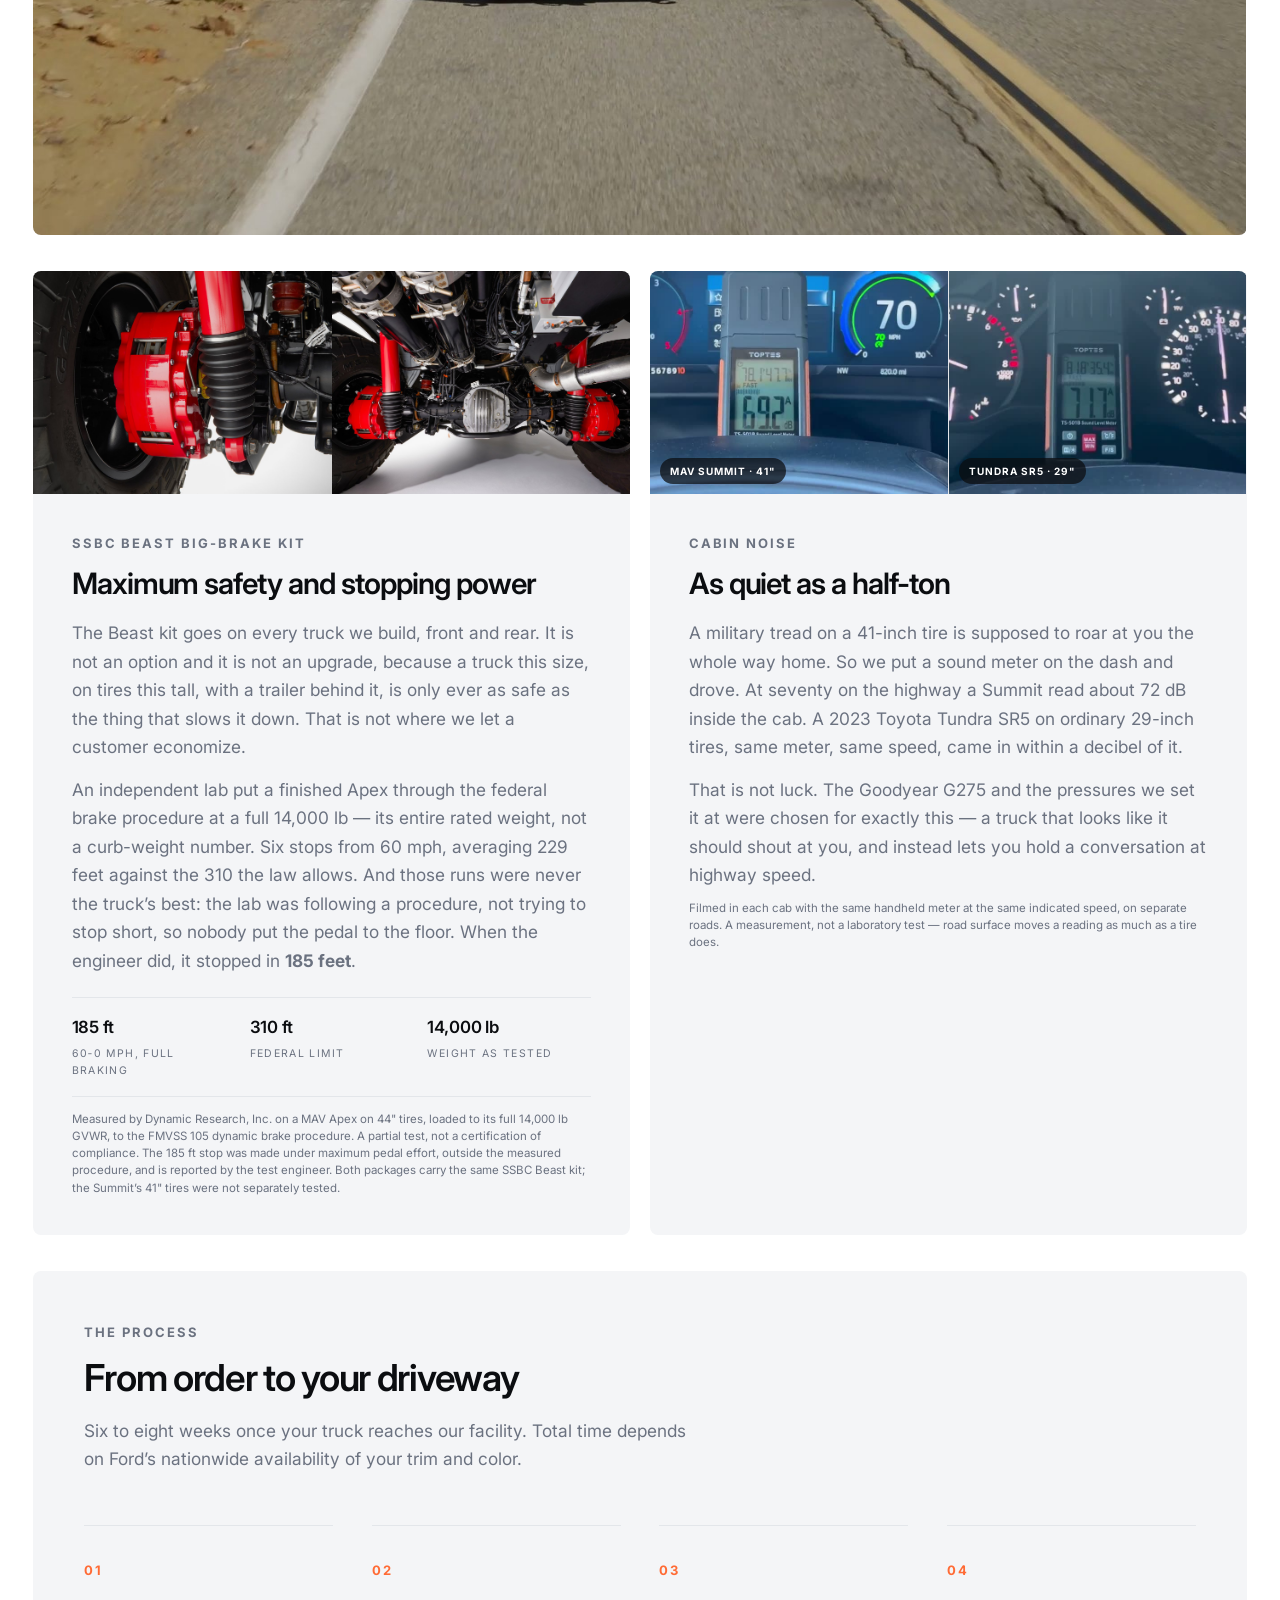
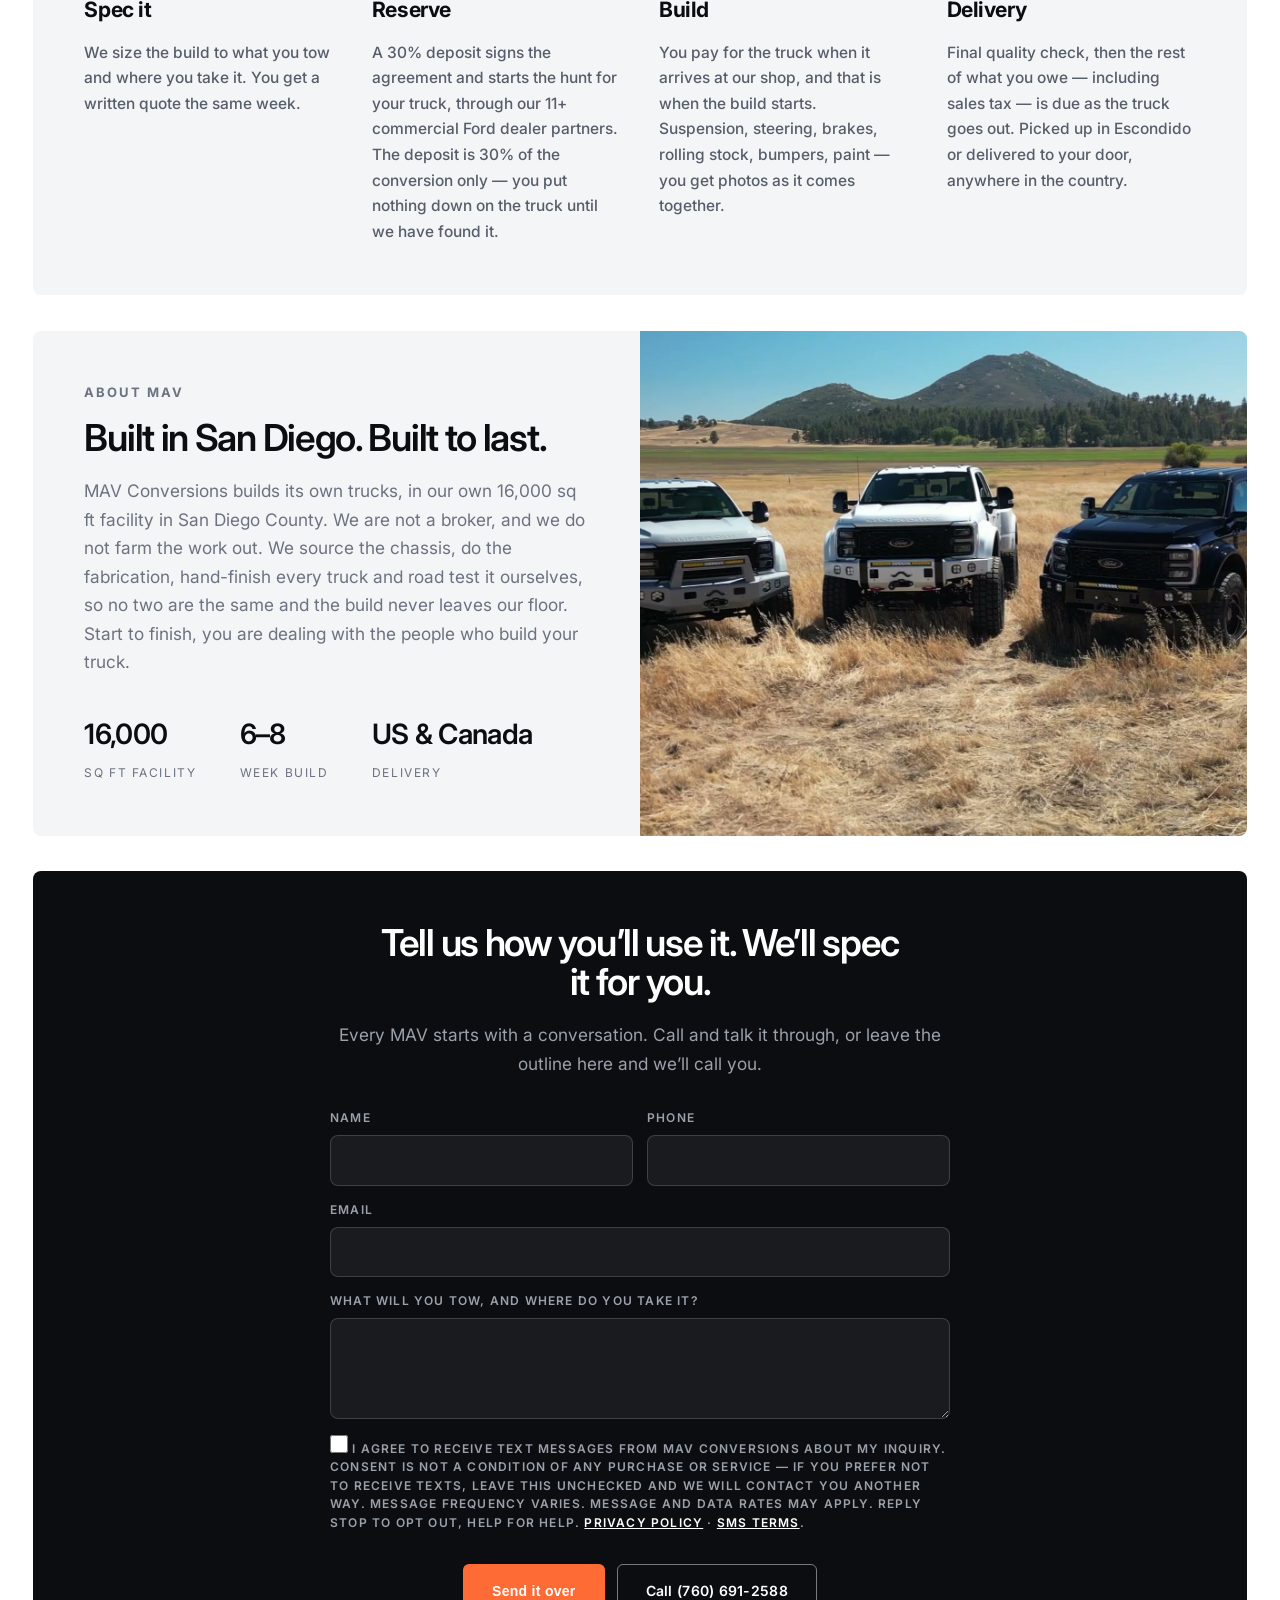
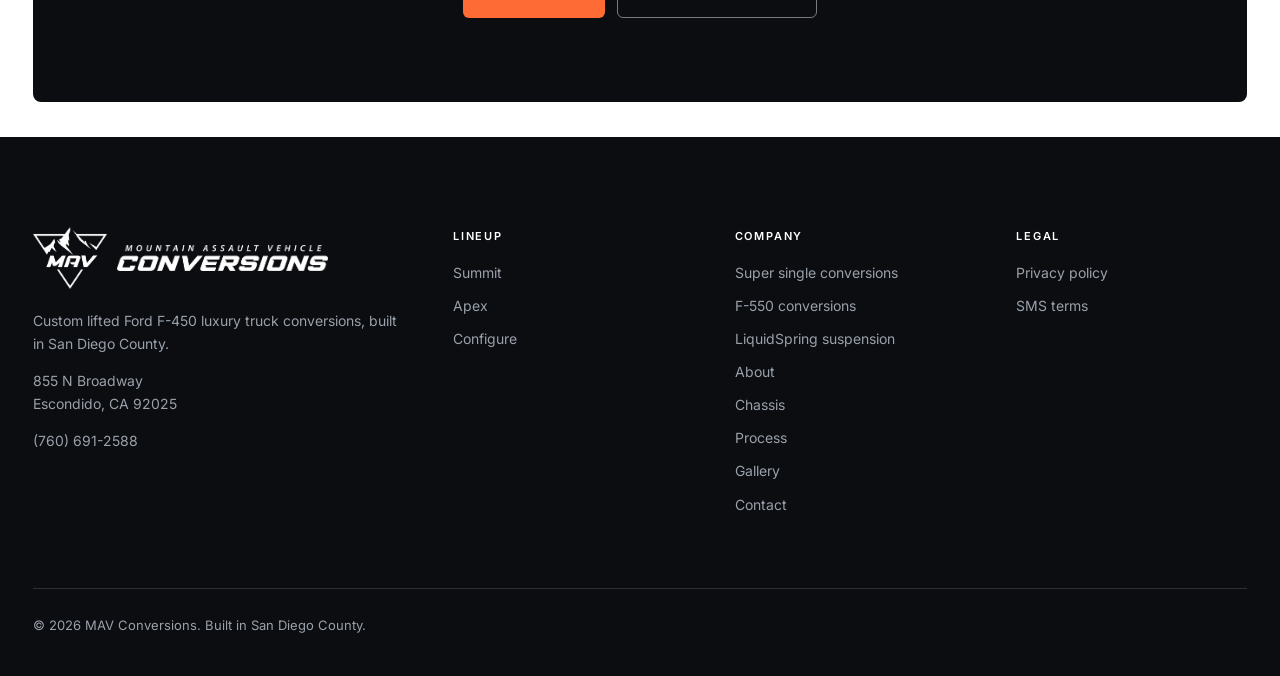
==== commit 9de422a6: "Before and after on the super single lead; two trucks up into the pair Same as production.  Co-Autho" ====
--- a/index.html
+++ b/index.html
@@ -23,7 +23,7 @@
 <link rel="preconnect" href="https://fonts.googleapis.com">
 <link rel="preconnect" href="https://fonts.gstatic.com" crossorigin>
 <link href="https://fonts.googleapis.com/css2?family=Inter:wght@400;500;600;700&display=swap" rel="stylesheet">
-<link rel="stylesheet" href="styles.css?v=17">
+<link rel="stylesheet" href="styles.css?v=18">
 
 <link rel="canonical" href="https://mavconversions.com/">
 <meta property="og:type" content="website">
--- a/styles.css
+++ b/styles.css
@@ -369,6 +369,40 @@
 }
 .panel-media { min-height: 320px; }
 .panel-media img { width: 100%; height: 100%; object-fit: cover; }
+
+/* ---------- Before and after ---------- */
+/* Two frames of one truck, side by side on the media half of the lead. The
+   images keep their own 3:2 rather than filling the column the way a single
+   lead photo does: stretched to the column they would be cropped to nearly
+   square and lose the nose and the tail of the truck, which is most of what
+   a before-and-after is for. */
+.ba-pair {
+  display: grid; grid-template-columns: 1fr 1fr;
+  gap: 10px; align-content: center;
+  padding: clamp(20px, 2.4vw, 40px); padding-left: 0;
+  min-height: 0;
+}
+.ba-pair figure { position: relative; margin: 0; border-radius: 6px; overflow: hidden; }
+.panel-media.ba-pair img {
+  display: block; width: 100%; height: auto;
+  aspect-ratio: 3 / 2; object-fit: cover;
+}
+/* Same chip as the cabin-noise clips carry, for the same reason. */
+.ba-pair figcaption {
+  position: absolute; left: 10px; bottom: 10px;
+  padding: 5px 10px; border-radius: 999px;
+  background: rgba(10, 12, 15, 0.72);
+  font-size: 10px; letter-spacing: .1em; text-transform: uppercase;
+  font-weight: 700; color: #fff;
+}
+/* On a phone the two columns draw 151px each, which is too small to compare
+   anything -- so they stack and each gets the full width instead. */
+@media (max-width: 760px) {
+  .ba-pair {
+    grid-template-columns: 1fr;
+    padding: 0 clamp(16px, 4vw, 30px) clamp(24px, 5vw, 36px);
+  }
+}
 
 /* ---------- Tier boxes ---------- */
 /* One container per series. The photograph sits inside the panel rather than
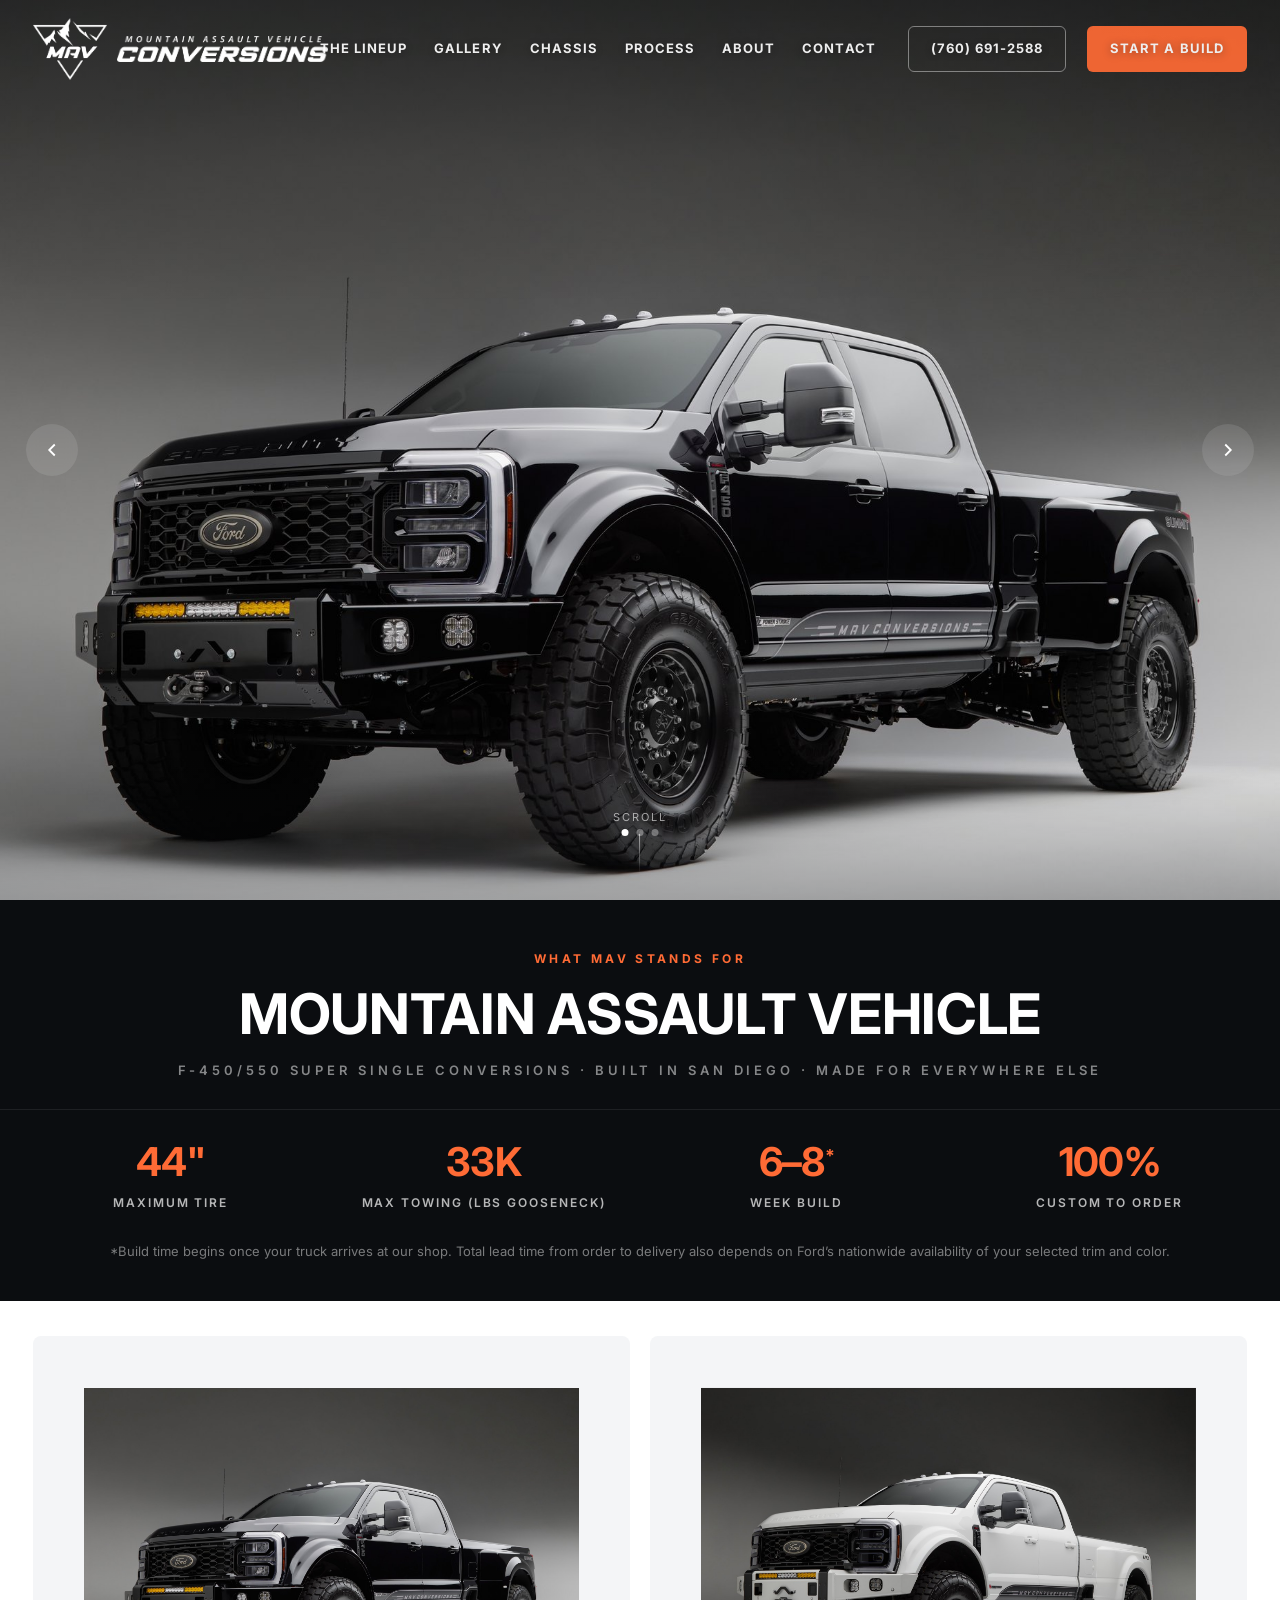
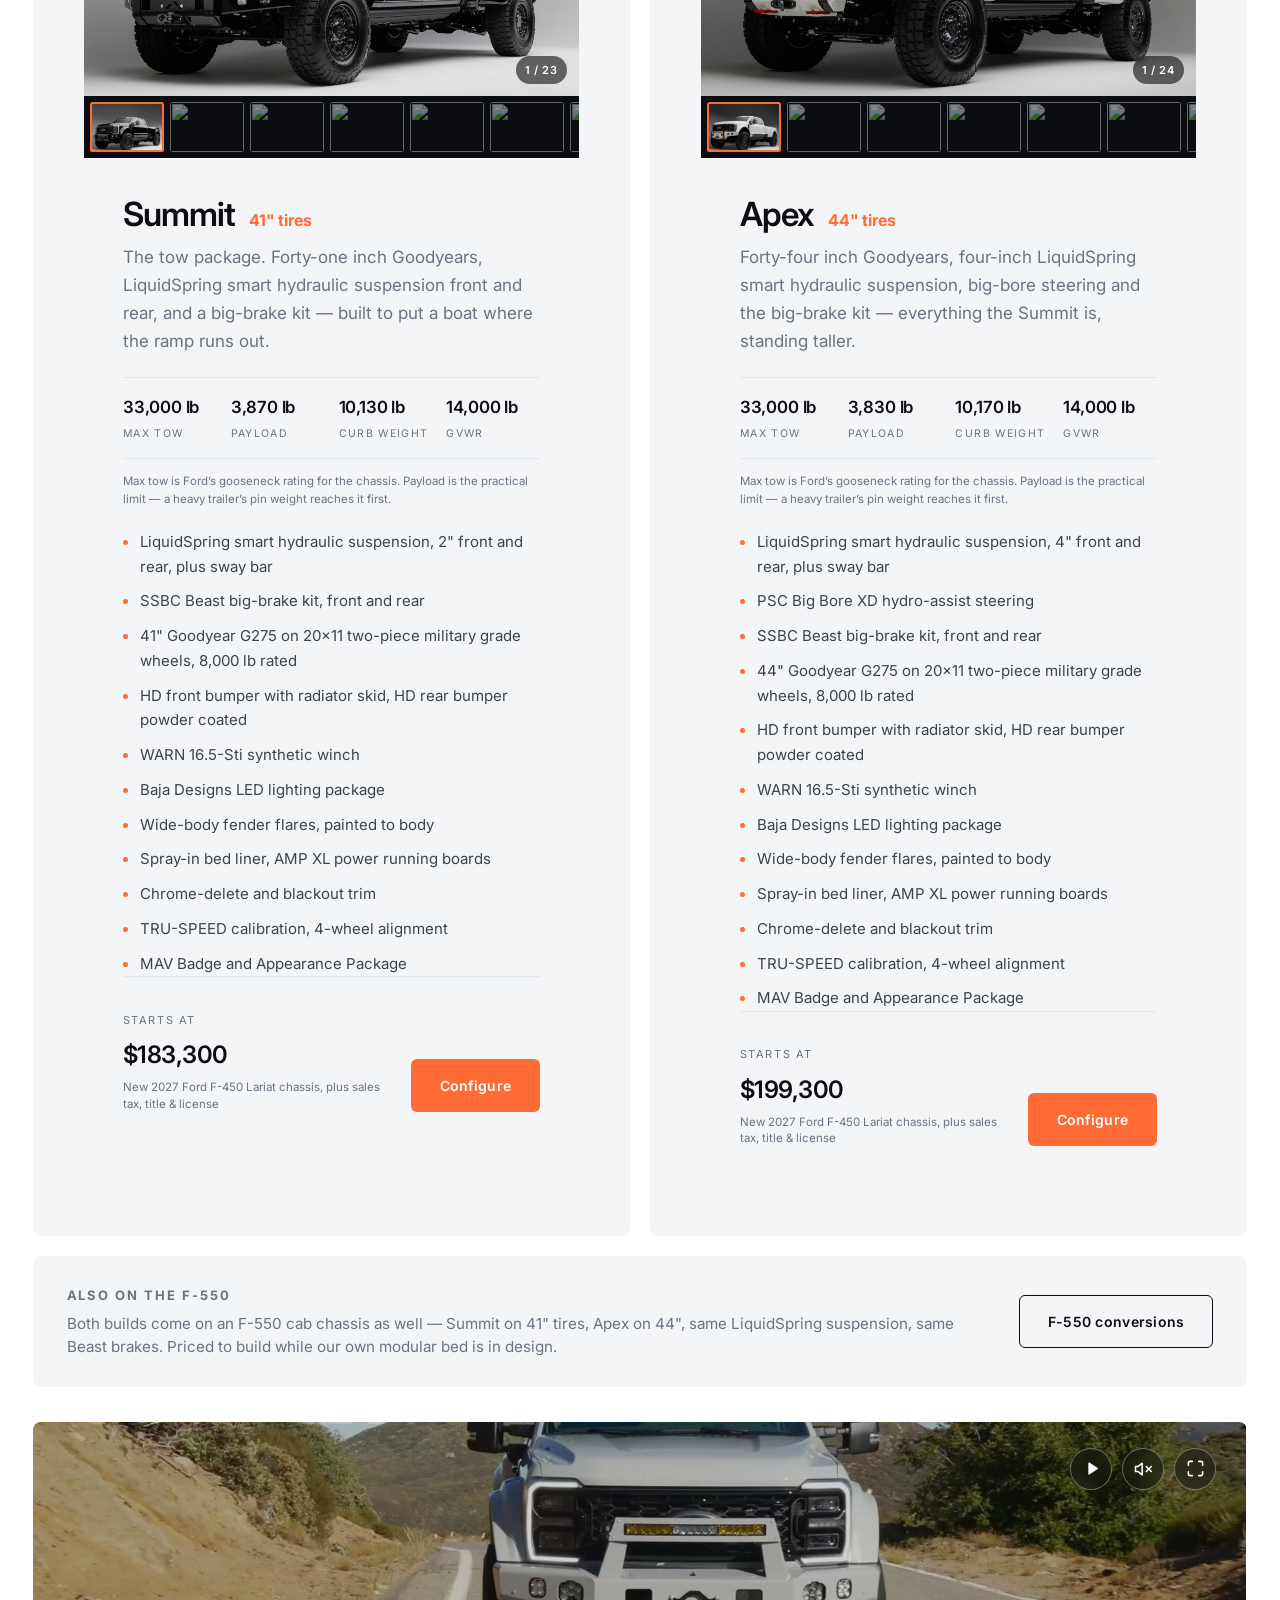
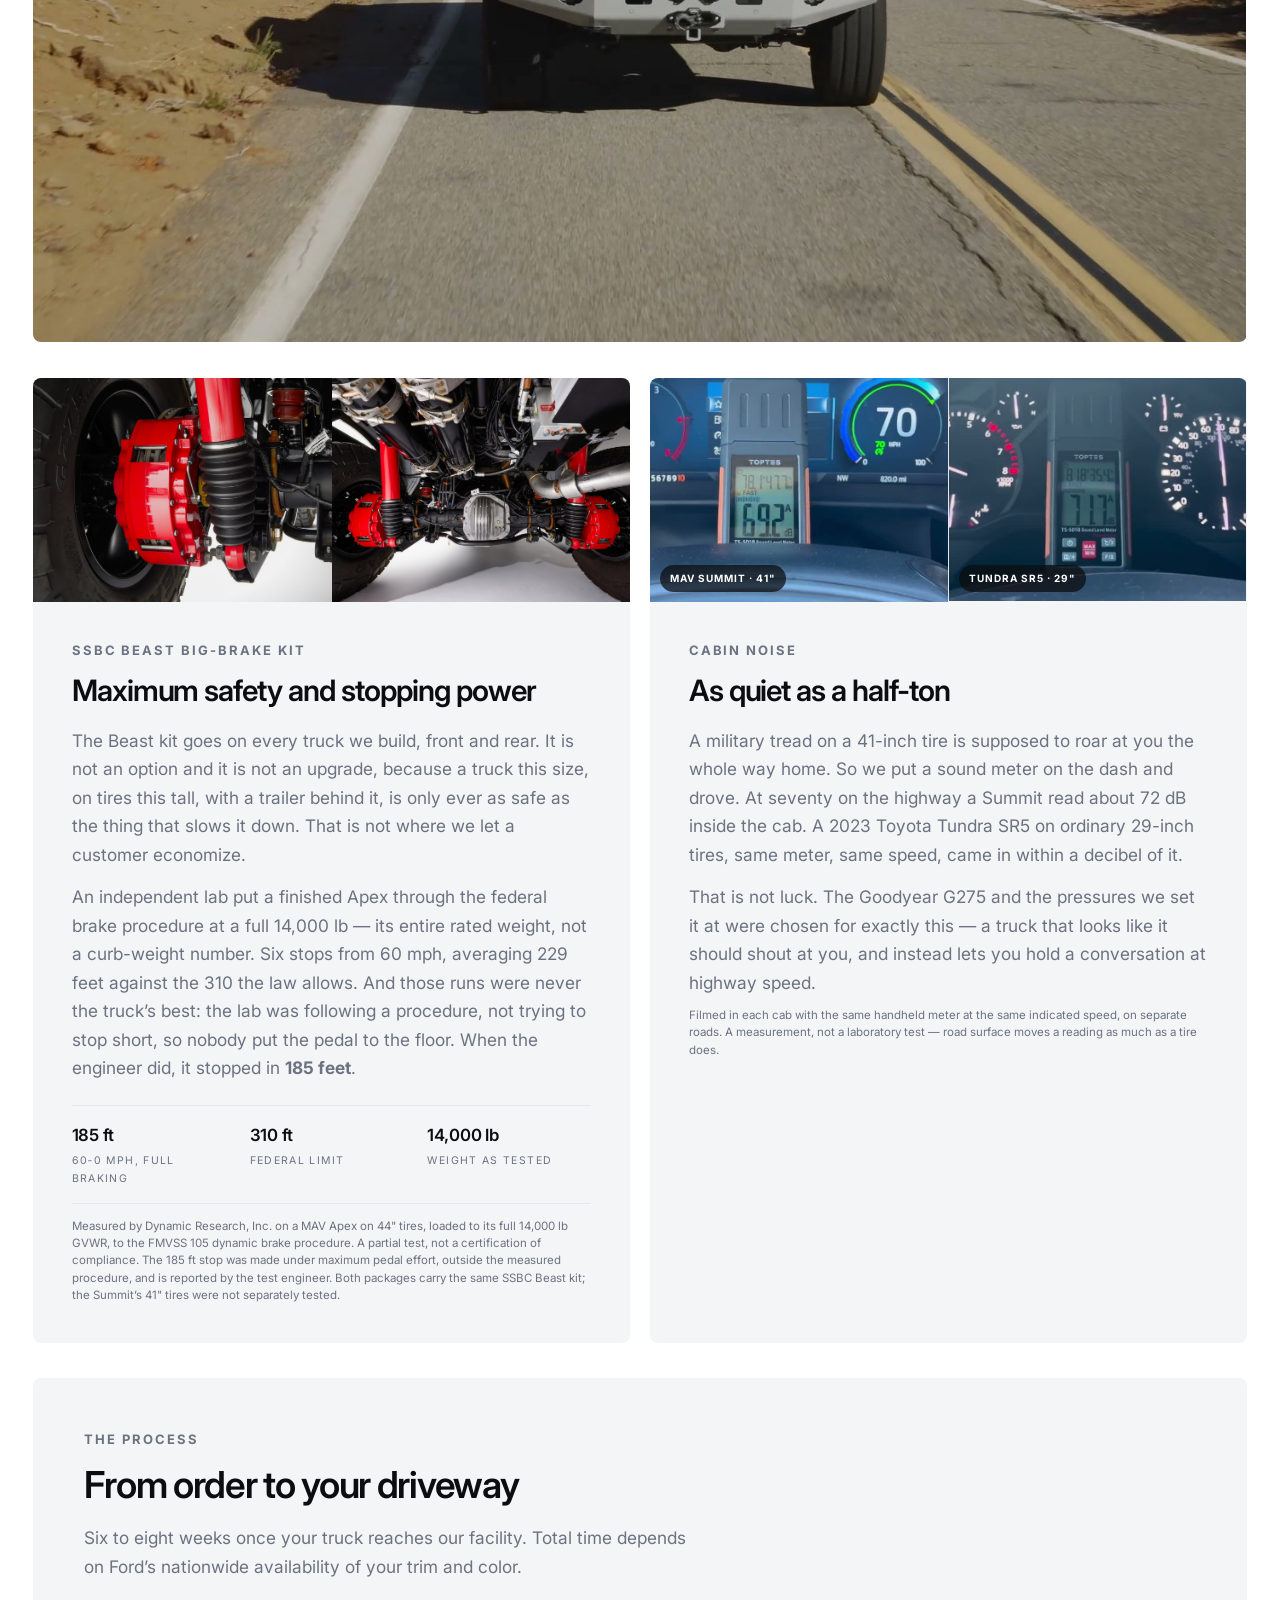
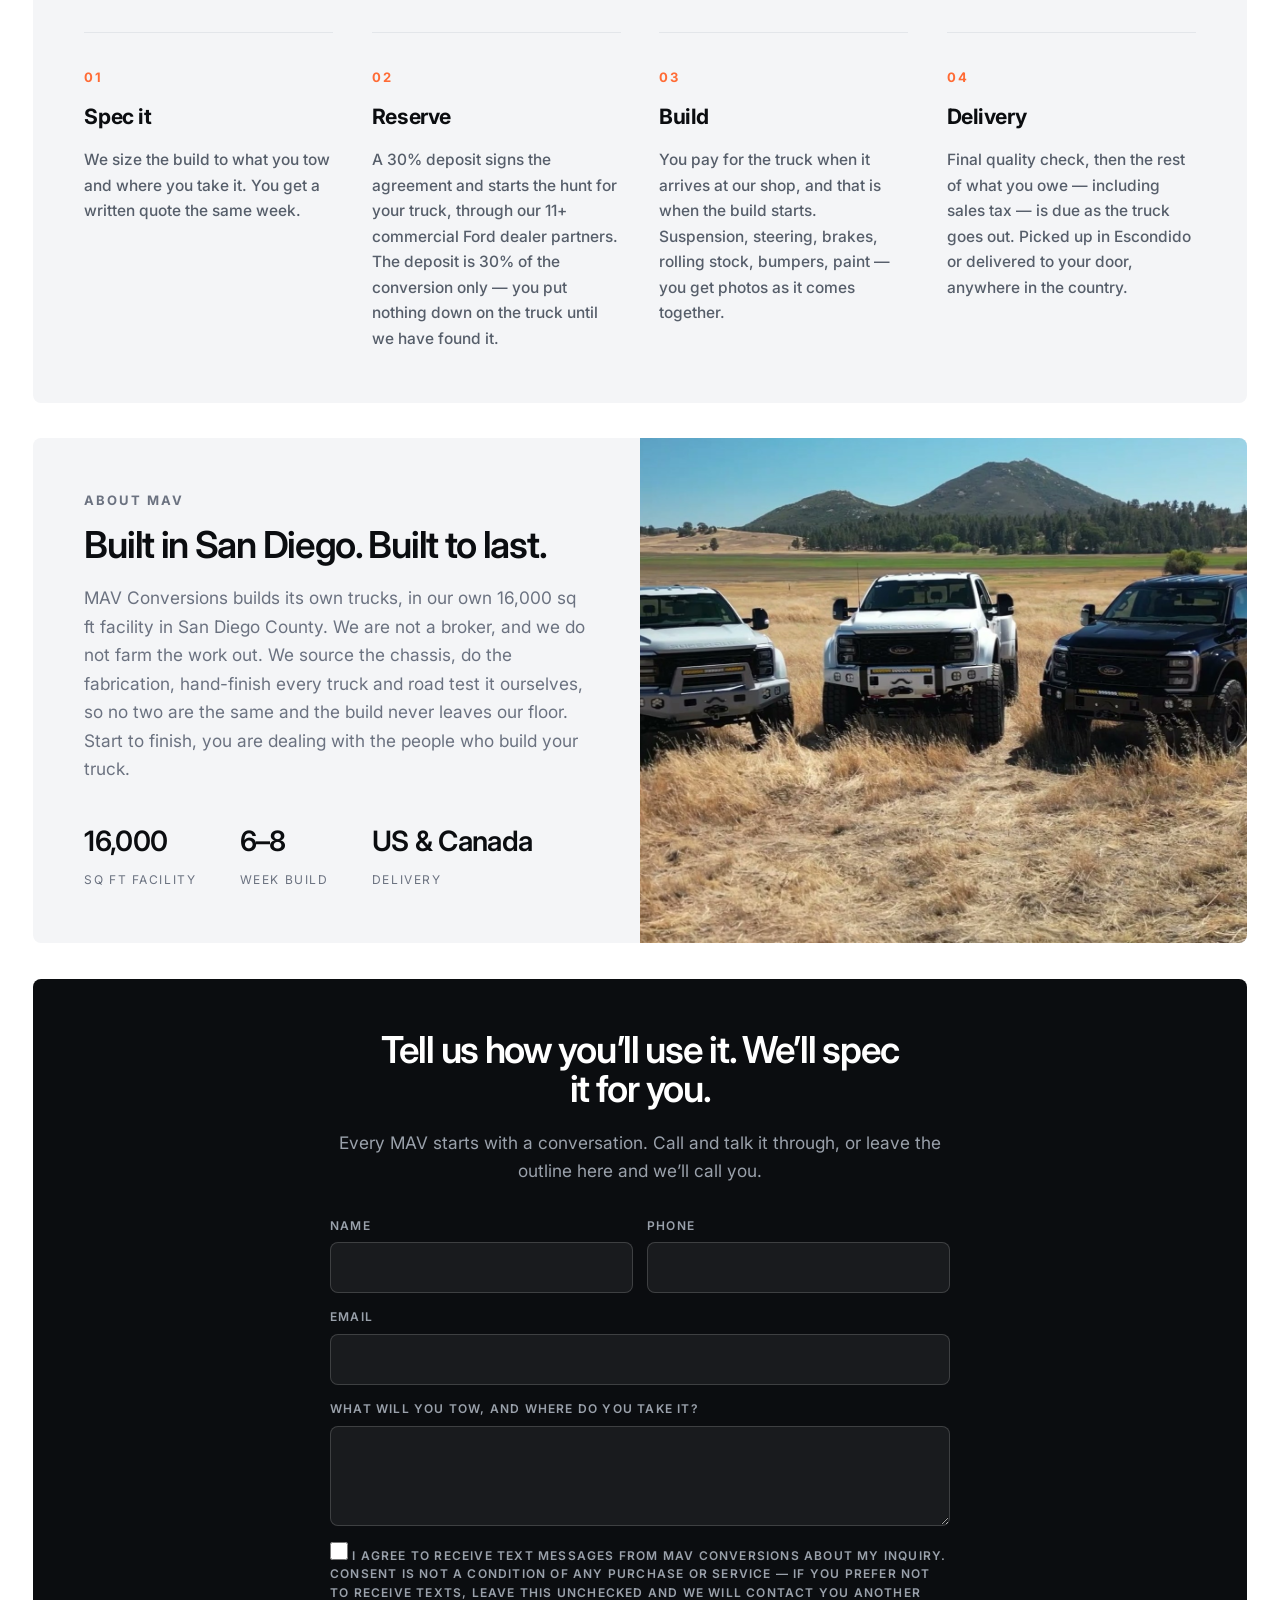
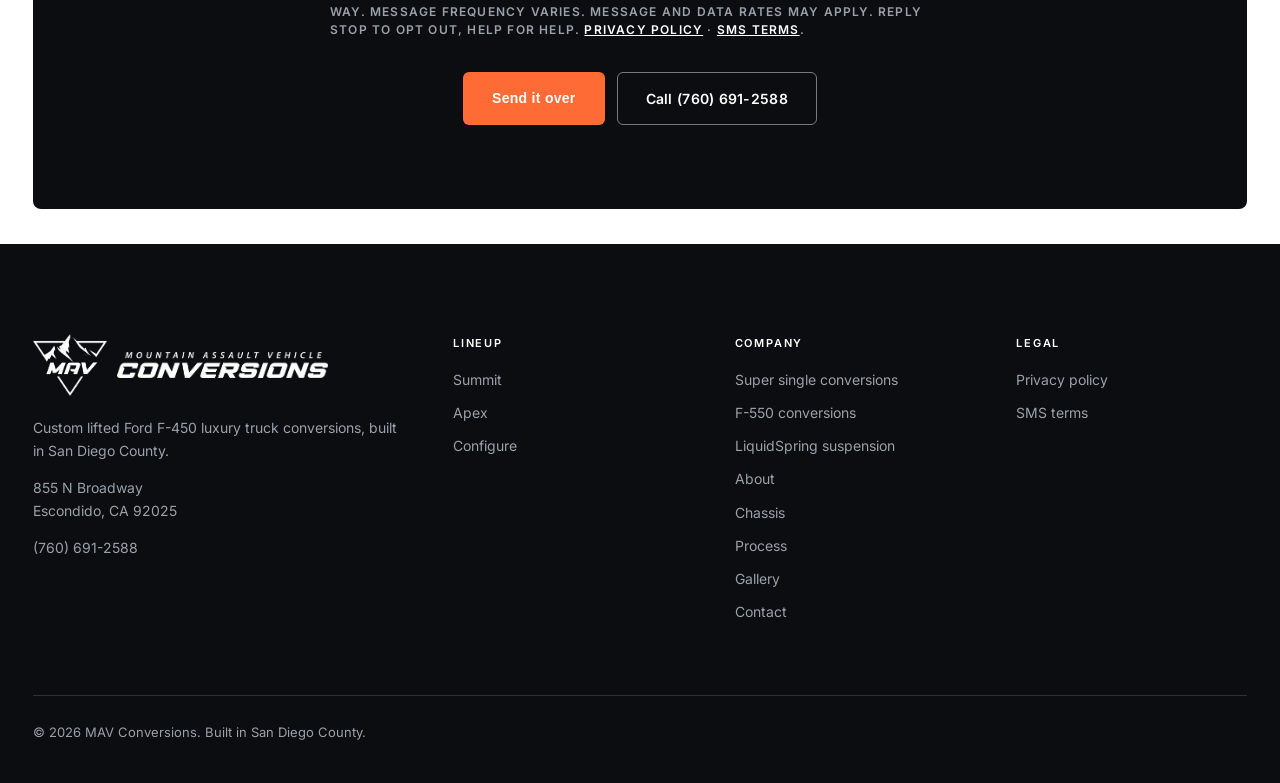
==== commit d56487ca: "Before/after fills the box: the lead rides on .spec-shots Same as production.  Co-Authored-By: Claud" ====
--- a/index.html
+++ b/index.html
@@ -23,7 +23,7 @@
 <link rel="preconnect" href="https://fonts.googleapis.com">
 <link rel="preconnect" href="https://fonts.gstatic.com" crossorigin>
 <link href="https://fonts.googleapis.com/css2?family=Inter:wght@400;500;600;700&display=swap" rel="stylesheet">
-<link rel="stylesheet" href="styles.css?v=18">
+<link rel="stylesheet" href="styles.css?v=19">
 
 <link rel="canonical" href="https://mavconversions.com/">
 <meta property="og:type" content="website">
--- a/styles.css
+++ b/styles.css
@@ -371,37 +371,36 @@
 .panel-media img { width: 100%; height: 100%; object-fit: cover; }
 
 /* ---------- Before and after ---------- */
-/* Two frames of one truck, side by side on the media half of the lead. The
-   images keep their own 3:2 rather than filling the column the way a single
-   lead photo does: stretched to the column they would be cropped to nearly
-   square and lose the nose and the tail of the truck, which is most of what
-   a before-and-after is for. */
-.ba-pair {
-  display: grid; grid-template-columns: 1fr 1fr;
-  gap: 10px; align-content: center;
-  padding: clamp(20px, 2.4vw, 40px); padding-left: 0;
-  min-height: 0;
-}
-.ba-pair figure { position: relative; margin: 0; border-radius: 6px; overflow: hidden; }
-.panel-media.ba-pair img {
-  display: block; width: 100%; height: auto;
-  aspect-ratio: 3 / 2; object-fit: cover;
-}
-/* Same chip as the cabin-noise clips carry, for the same reason. */
-.ba-pair figcaption {
-  position: absolute; left: 10px; bottom: 10px;
-  padding: 5px 10px; border-radius: 999px;
+/* Rides on .spec-shots, so the two frames sit flush to the panel's edges
+   with only a seam between them, like every other photo strip here. The one
+   change is the ratio: .spec-shots is 4:3 for the detail shots, and these
+   are 3:2, so at full width each cell is exactly the shape of its photo and
+   nothing is cropped. */
+.ba-shots figure { position: relative; margin: 0; }
+.ba-shots figure img { aspect-ratio: 3 / 2; }
+/* Same chip as the cabin-noise clips carry, for the same reason: side by
+   side, a label underneath reads as though it could belong to either. */
+.ba-shots figcaption {
+  position: absolute; left: clamp(14px, 1.6vw, 20px); bottom: clamp(14px, 1.6vw, 20px);
+  padding: 6px 12px; border-radius: 999px;
   background: rgba(10, 12, 15, 0.72);
-  font-size: 10px; letter-spacing: .1em; text-transform: uppercase;
+  font-size: 11px; letter-spacing: .12em; text-transform: uppercase;
   font-weight: 700; color: #fff;
 }
-/* On a phone the two columns draw 151px each, which is too small to compare
-   anything -- so they stack and each gets the full width instead. */
+/* .spec-body drops the measure and shrinks the title, which is right for
+   the half-width panels in the pair below -- there the column is the
+   measure. This lead is full width, where the same rules give a 1700px line
+   and a page heading smaller than the h2s beneath it. It takes the panel
+   defaults back. */
+.spec-body.ba-lead .panel-title { font-size: clamp(1.9rem, 4vw, 3.2rem); max-width: 22ch; }
+.spec-body.ba-lead .panel-sub { max-width: 68ch; }
+
+/* On a phone two columns draw 172px each, too small to compare anything.
+   Both classes, because .spec-shots sets the columns further down the file
+   and would otherwise win on order. */
 @media (max-width: 760px) {
-  .ba-pair {
-    grid-template-columns: 1fr;
-    padding: 0 clamp(16px, 4vw, 30px) clamp(24px, 5vw, 36px);
-  }
+  .ba-shots.spec-shots { grid-template-columns: 1fr; }
+}
 }
 
 /* ---------- Tier boxes ---------- */
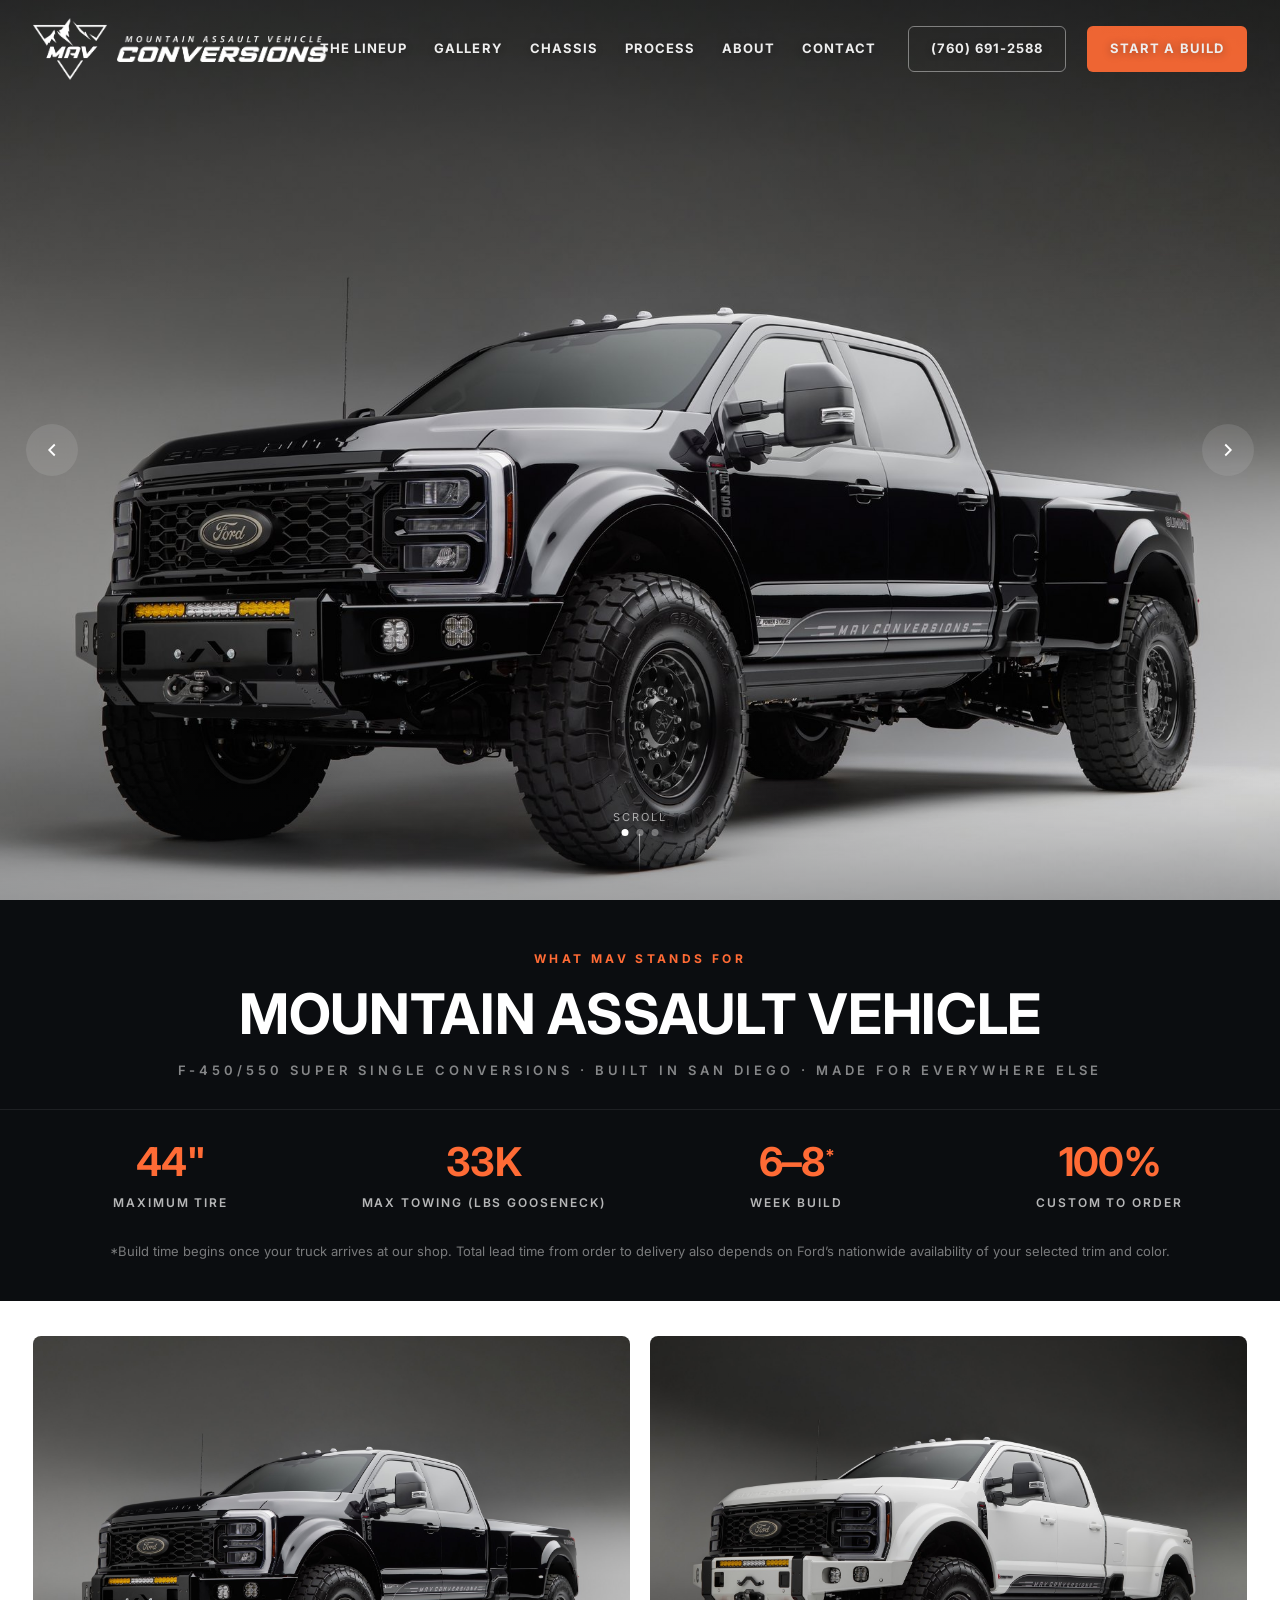
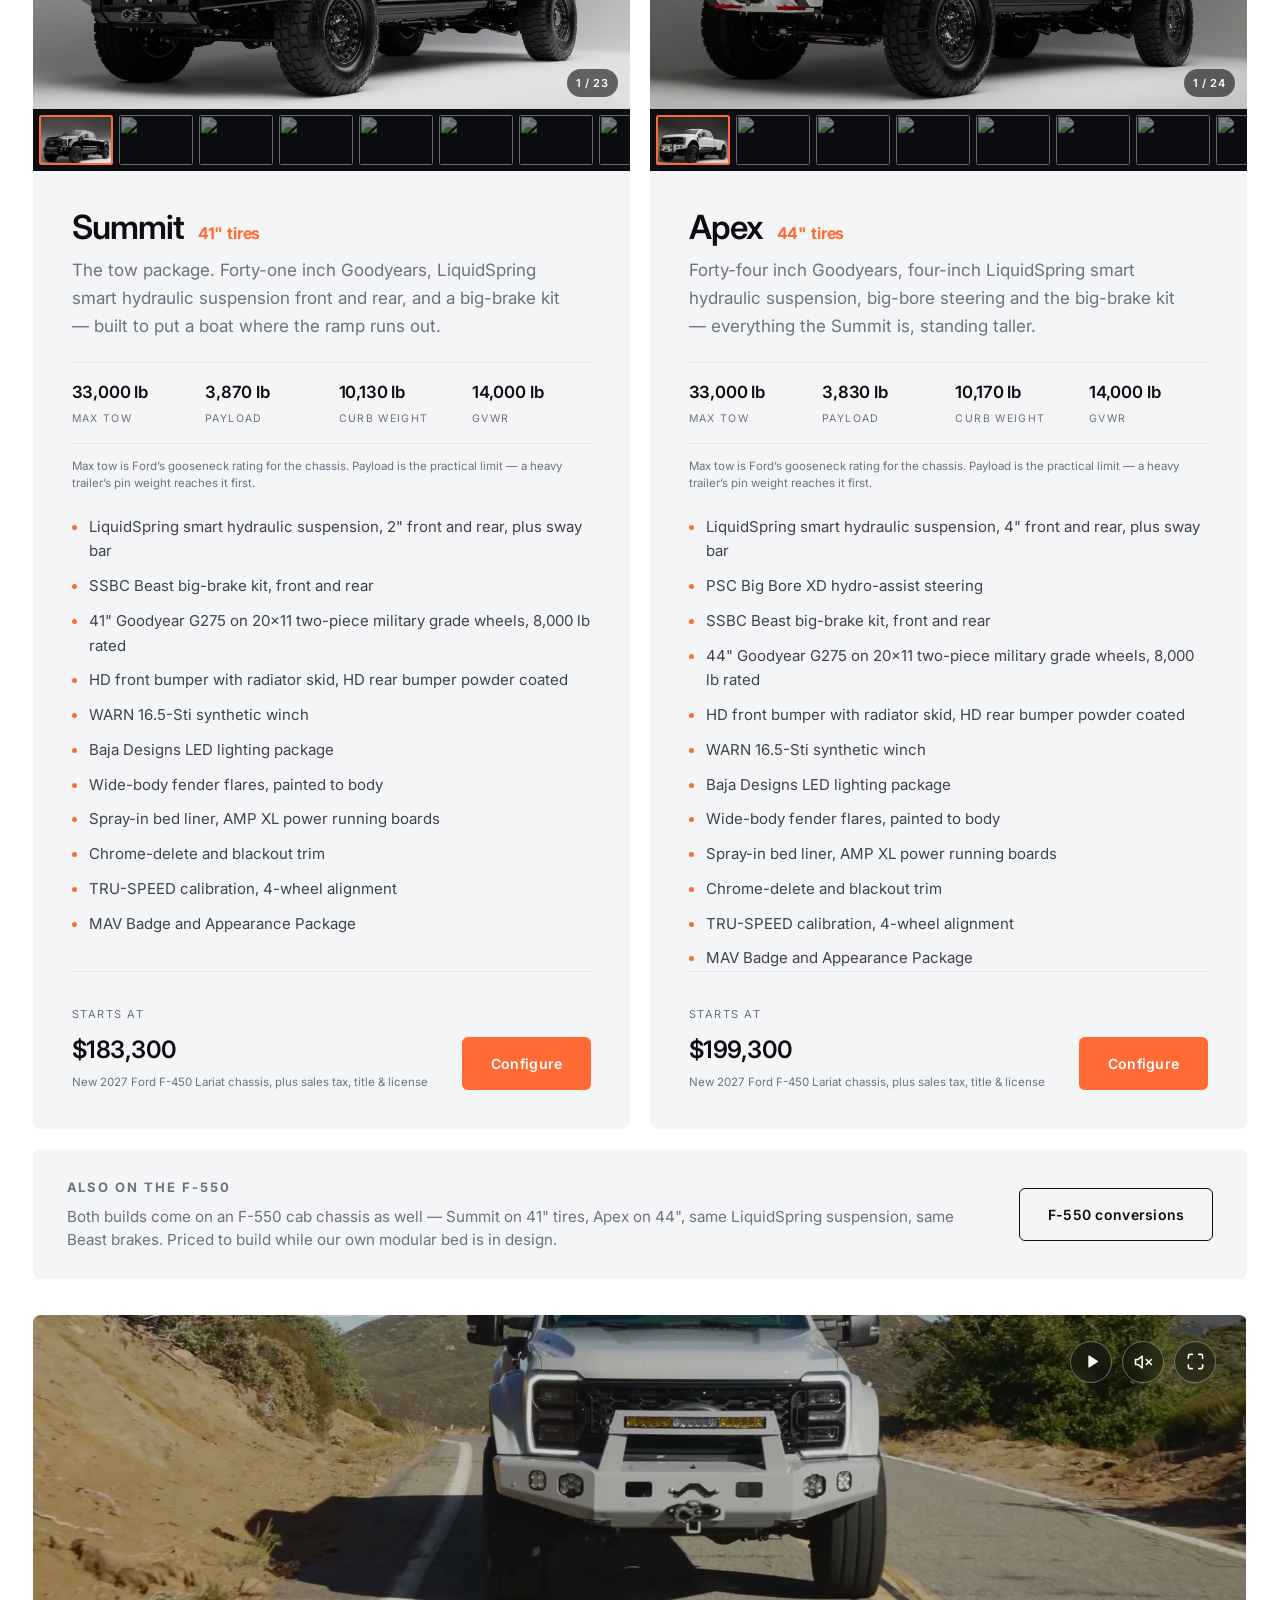
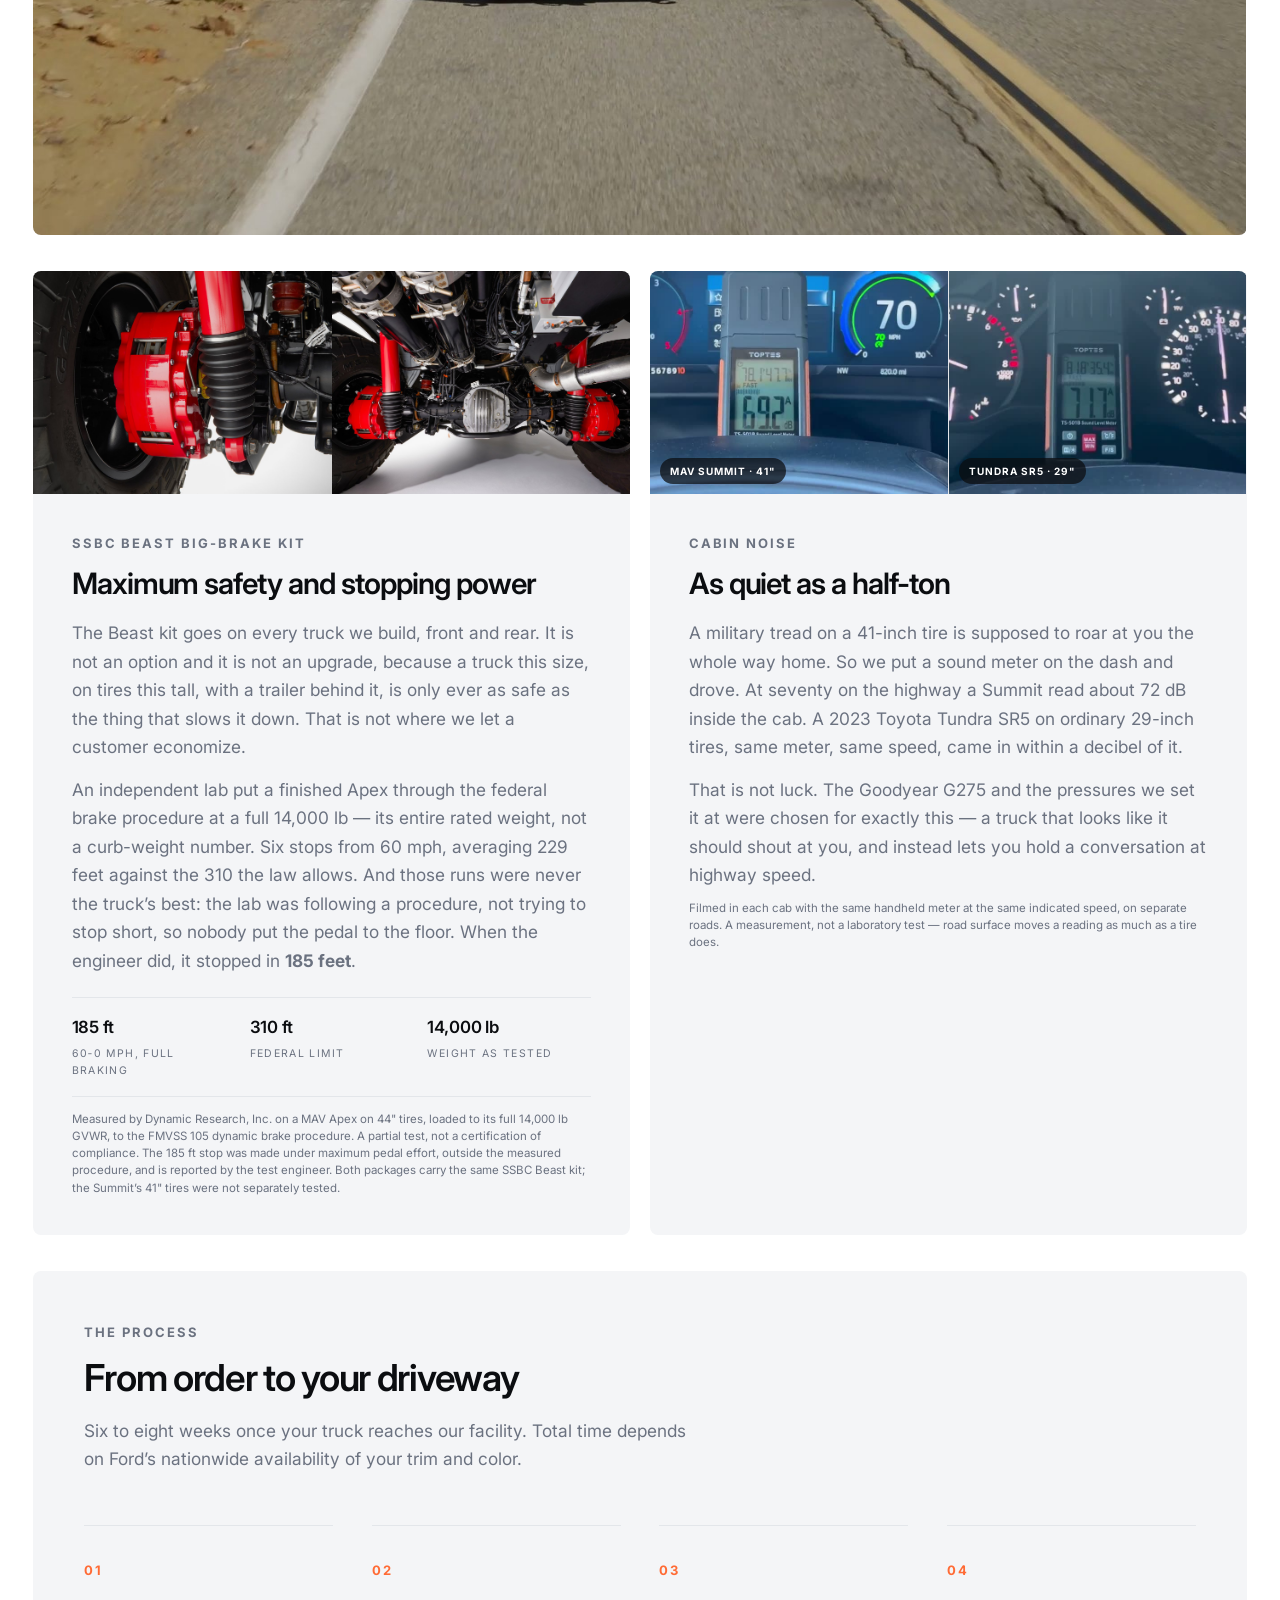
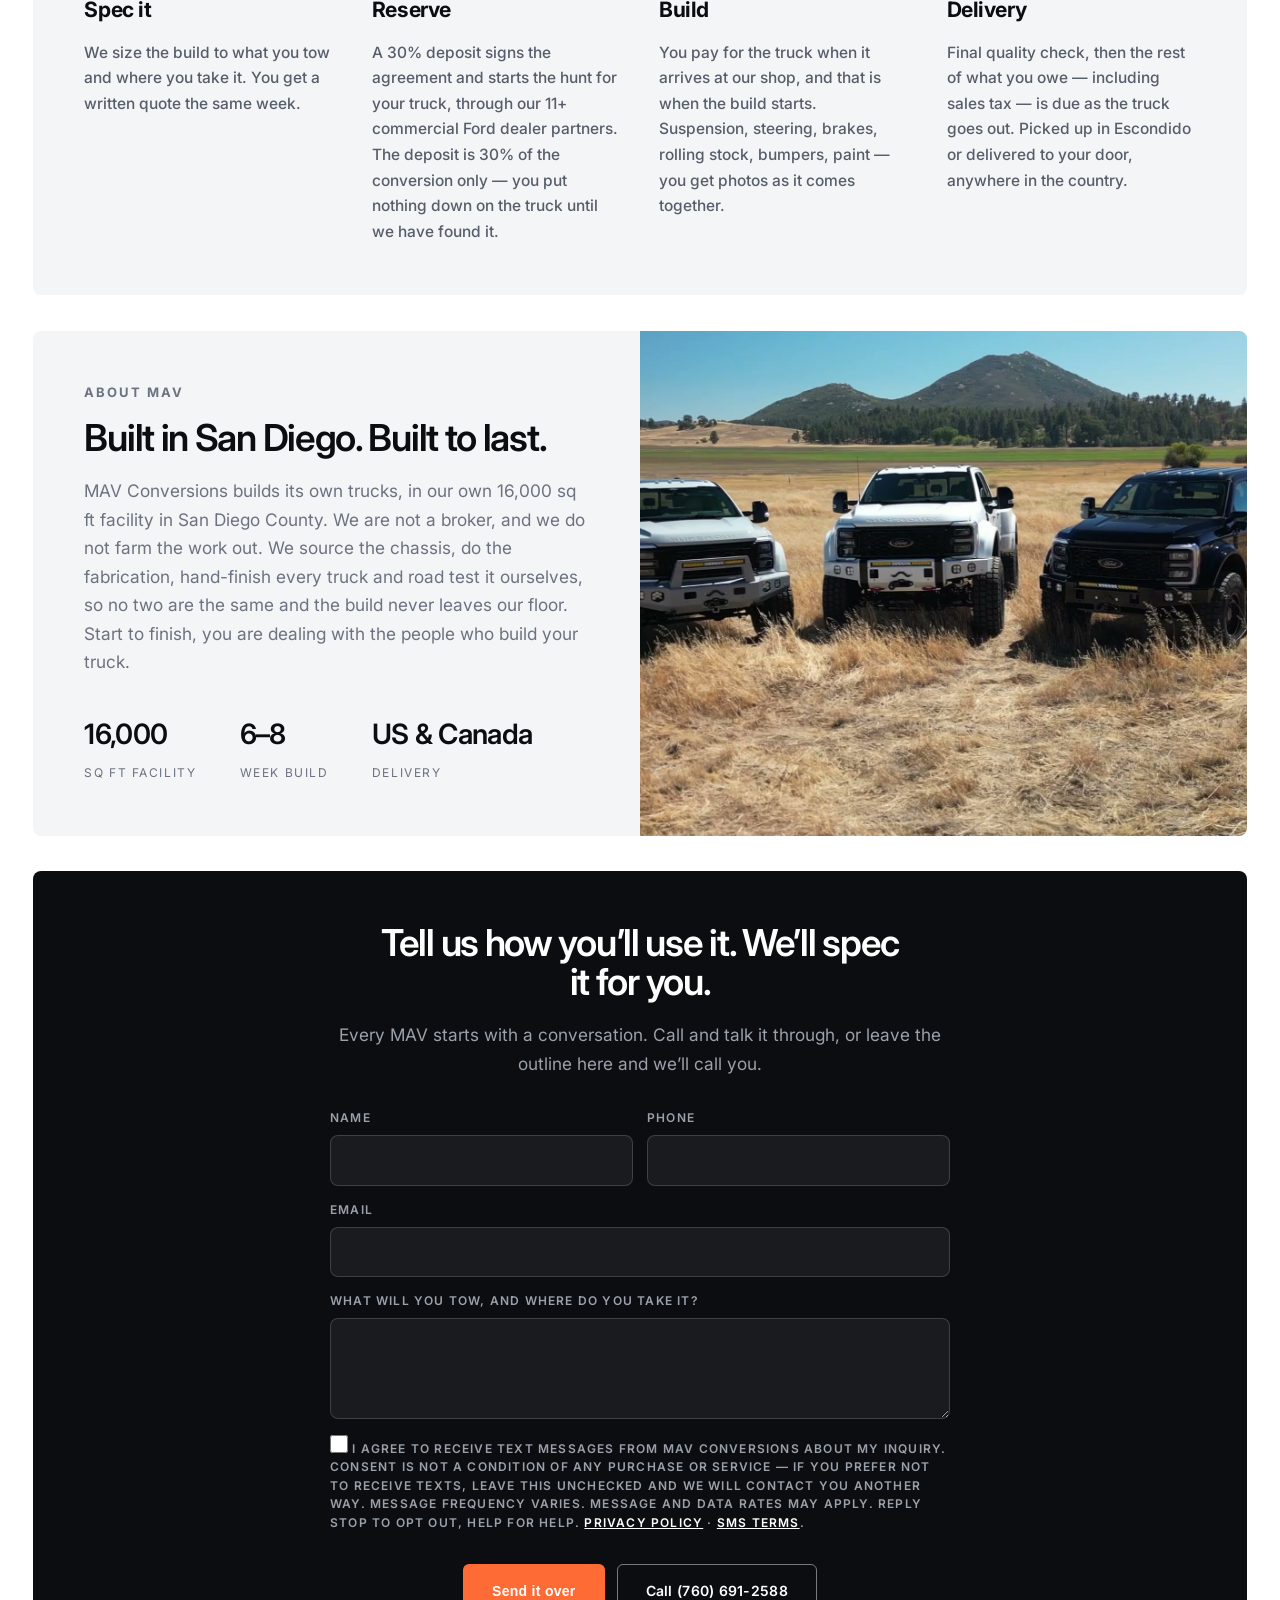
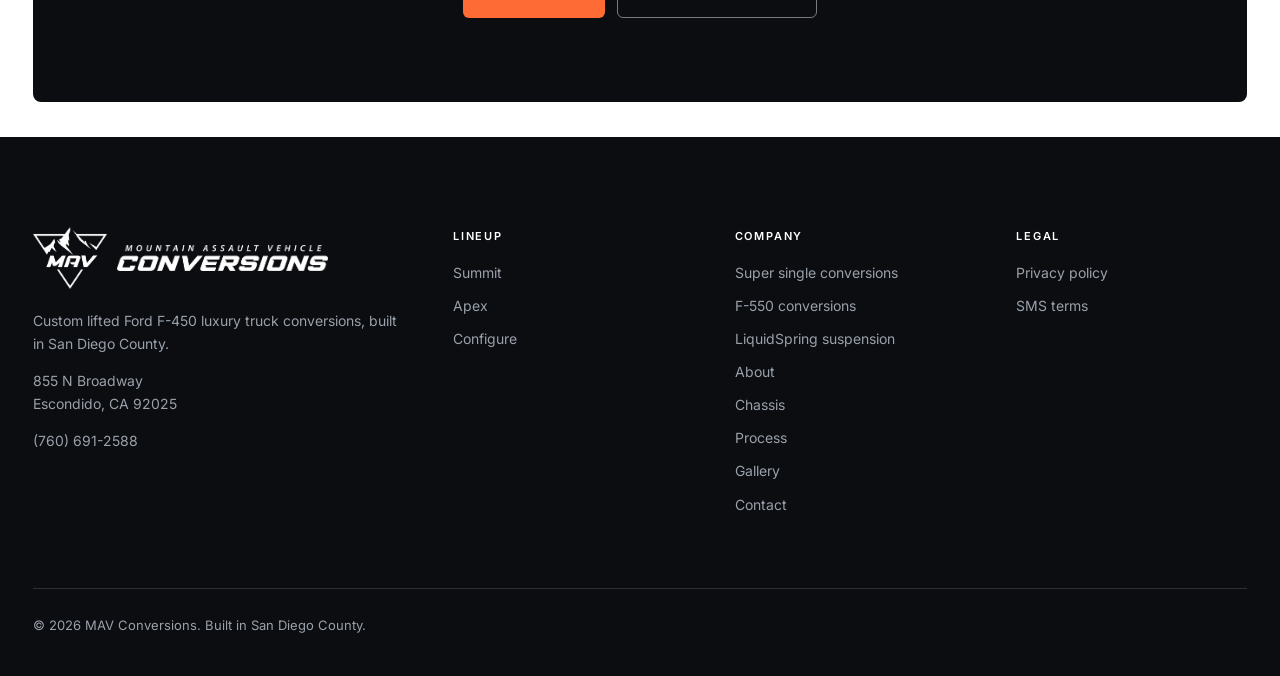
==== commit f6b35a47: "Fix a stray brace that was dropping half the stylesheet Same as production.  Co-Authored-By: Claude " ====
--- a/index.html
+++ b/index.html
@@ -23,7 +23,7 @@
 <link rel="preconnect" href="https://fonts.googleapis.com">
 <link rel="preconnect" href="https://fonts.gstatic.com" crossorigin>
 <link href="https://fonts.googleapis.com/css2?family=Inter:wght@400;500;600;700&display=swap" rel="stylesheet">
-<link rel="stylesheet" href="styles.css?v=19">
+<link rel="stylesheet" href="styles.css?v=20">
 
 <link rel="canonical" href="https://mavconversions.com/">
 <meta property="og:type" content="website">
--- a/styles.css
+++ b/styles.css
@@ -393,14 +393,34 @@
    and a page heading smaller than the h2s beneath it. It takes the panel
    defaults back. */
 .spec-body.ba-lead .panel-title { font-size: clamp(1.9rem, 4vw, 3.2rem); max-width: 22ch; }
-.spec-body.ba-lead .panel-sub { max-width: 68ch; }
+
+/* The copy runs the full width of the box rather than stacking down the
+   left of it. Not as one column -- at 1717px that is about 100 characters a
+   line, past the point where the eye reliably finds the next one -- but as
+   three, so each paragraph sits near 65 and the box stops being mostly
+   empty paper. */
+.ba-lead-grid {
+  display: grid;
+  grid-template-columns: minmax(250px, 1fr) 1.1fr 1.1fr;
+  gap: clamp(26px, 2.8vw, 52px);
+  align-items: start;
+}
+.spec-body.ba-lead .panel-sub { max-width: none; margin-top: 0; }
+.ba-lead-head .actions { margin-top: clamp(22px, 2vw, 30px); }
+/* Below this the three columns are narrower than the measure wants, so the
+   copy goes back to a single column with a cap on the line. */
+@media (max-width: 1100px) {
+  .ba-lead-grid { grid-template-columns: 1fr; gap: 0; }
+  .spec-body.ba-lead .panel-sub { max-width: 68ch; margin-top: 20px; }
+  .ba-lead-head { display: contents; }
+  .ba-lead-head .actions { order: 9; }
+}
 
 /* On a phone two columns draw 172px each, too small to compare anything.
    Both classes, because .spec-shots sets the columns further down the file
    and would otherwise win on order. */
 @media (max-width: 760px) {
   .ba-shots.spec-shots { grid-template-columns: 1fr; }
-}
 }
 
 /* ---------- Tier boxes ---------- */
